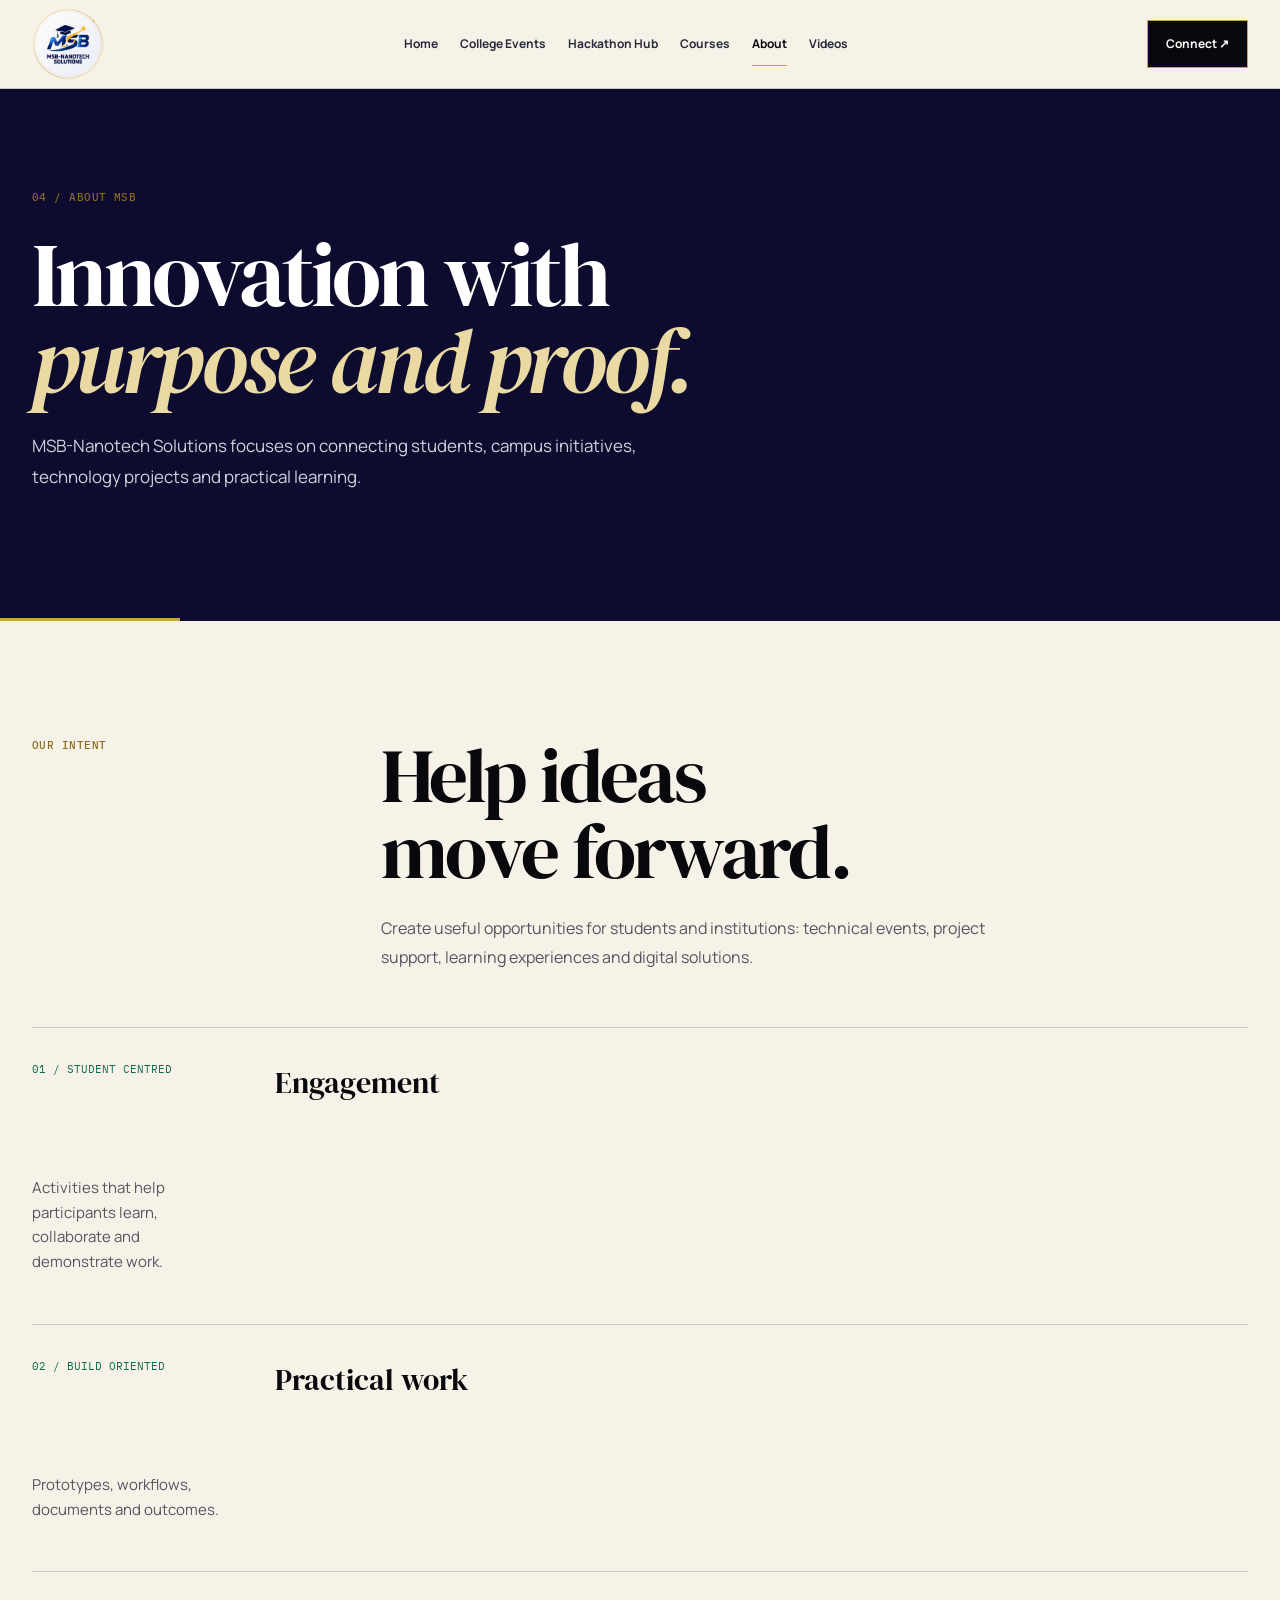
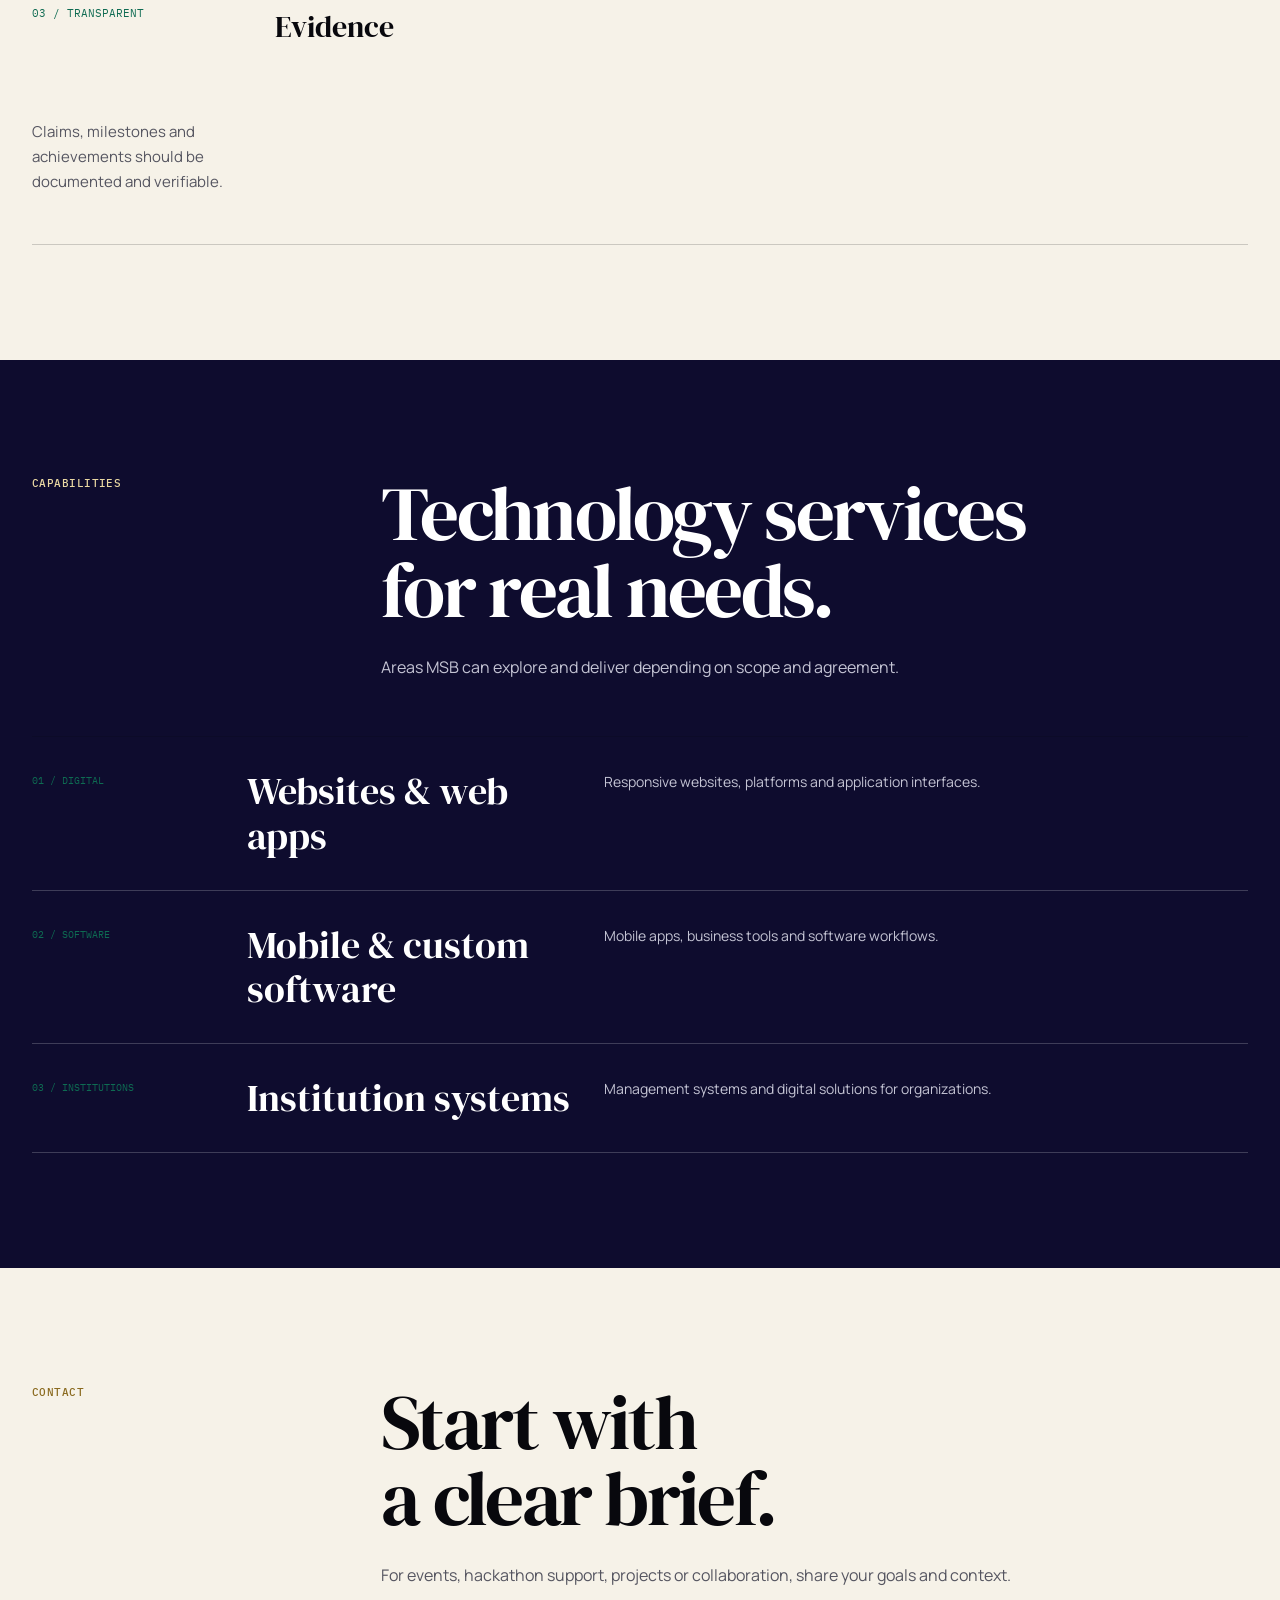
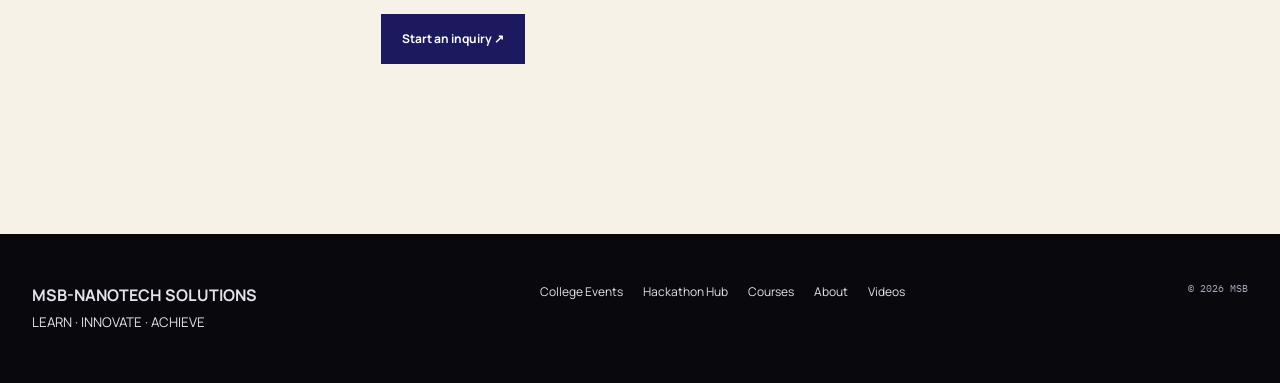
==== about.html @ 341f40c1 "Use newly uploaded official MSB logo" ====
<!doctype html><html lang="en"><head><meta charset="utf-8"><meta name="viewport" content="width=device-width,initial-scale=1"><meta name="theme-color" content="#090e1d"><title>about | MSB-Nanotech Solutions</title><link rel="stylesheet" href="assets/site.css?v=msb-design-final"></head><body><div class="progress"></div><header><div class="wrap nav"><a class="brand" href="index.html"><img src="assets/MSB-logo.png" alt="MSB-Nanotech Solutions original logo"></a><nav class="links" aria-label="Navigation"><a href="index.html" >Home</a><a href="events.html" >College Events</a><a href="hackathons.html" >Hackathon Hub</a><a href="courses.html" >Courses</a><a href="about.html" class='active' aria-current='page'>About</a><a href="videos.html" >Videos</a></nav><a class="cta" href="about.html#contact">Connect ↗</a><button class="menu" aria-expanded="false" aria-controls="navigation">Menu</button></div></header><main><div class="pagehero"><div class="wrap"><div class="eyebrow">04 / ABOUT MSB</div><h1>Innovation with<br><em>purpose and proof.</em></h1><p>MSB-Nanotech Solutions focuses on connecting students, campus initiatives, technology projects and practical learning.</p></div></div><section class="section"><div class="wrap"><div class="head"><div class="eyebrow">OUR INTENT</div><div><h2>Help ideas<br>move forward.</h2><p>Create useful opportunities for students and institutions: technical events, project support, learning experiences and digital solutions.</p></div></div><div class="list"><div class="item"><span class="num">01 / STUDENT CENTRED</span><h3>Engagement</h3><p>Activities that help participants learn, collaborate and demonstrate work.</p></div><div class="item"><span class="num">02 / BUILD ORIENTED</span><h3>Practical work</h3><p>Prototypes, workflows, documents and outcomes.</p></div><div class="item"><span class="num">03 / TRANSPARENT</span><h3>Evidence</h3><p>Claims, milestones and achievements should be documented and verifiable.</p></div></div></div></section><section class="section dark" id="services"><div class="wrap"><div class="head"><div class="eyebrow">CAPABILITIES</div><div><h2>Technology services<br>for real needs.</h2><p>Areas MSB can explore and deliver depending on scope and agreement.</p></div></div><div class="cards"><article class="card"><span class="num">01 / DIGITAL</span><h3>Websites & web apps</h3><p>Responsive websites, platforms and application interfaces.</p></article><article class="card"><span class="num">02 / SOFTWARE</span><h3>Mobile & custom software</h3><p>Mobile apps, business tools and software workflows.</p></article><article class="card"><span class="num">03 / INSTITUTIONS</span><h3>Institution systems</h3><p>Management systems and digital solutions for organizations.</p></article></div></div></section><section class="section" id="contact"><div class="wrap"><div class="head"><div class="eyebrow">CONTACT</div><div><h2>Start with<br>a clear brief.</h2><p>For events, hackathon support, projects or collaboration, share your goals and context.</p><a class="button" style="display:inline-block;margin-top:24px" href="https://github.com/dekubakuko2007-arch/nano-tech/issues/new?title=MSB%20inquiry" target="_blank" rel="noopener">Start an inquiry ↗</a></div></div></div></section></main><footer><div class="wrap foot"><span><b>MSB-NANOTECH SOLUTIONS</b><br><small >LEARN · INNOVATE · ACHIEVE</small></span><div class="footlinks"><a href="events.html">College Events</a><a href="hackathons.html">Hackathon Hub</a><a href="courses.html">Courses</a><a href="about.html">About</a><a href="videos.html">Videos</a></div><span class="copyright">© <span id="year"></span> MSB</span></div></footer><script src="assets/site.js"></script></body></html>
---- assets/site.css ----
@import url('https://fonts.googleapis.com/css2?family=Manrope:wght@400;500;600;700;800&family=DM+Serif+Display:ital@0;1&family=IBM+Plex+Mono:wght@400;500&display=swap');
:root{--ink:#08080D;--ink2:#0F0F1A;--indigo:#1C1A5E;--indigo-dark:#0E0C2E;--indigo-action:#4440D6;--gold:#C8A24A;--gold-pale:#EAD9A3;--gold-deep:#8A6A1F;--green:#0E6B52;--green-signal:#3DDC97;--paper:#F6F2E8;--white:#fff;--line:rgba(8,8,13,.18);--muted:#64646e;--body:'Manrope',sans-serif;--display:'DM Serif Display',serif;--mono:'IBM Plex Mono',monospace;--space:8px}
*{box-sizing:border-box}html{scroll-behavior:smooth}body{margin:0;background:var(--paper);color:var(--ink);font:16px/1.65 var(--body)}a{color:inherit;text-decoration:none}img{display:block;max-width:100%}button{font:inherit}::selection{background:var(--gold);color:var(--ink)}:focus-visible{outline:3px solid var(--gold);outline-offset:4px}
.wrap{width:min(1320px,calc(100% - 64px));margin:auto}header{background:var(--paper);border-bottom:1px solid var(--line);position:relative;z-index:20}.nav{display:flex;align-items:center;justify-content:space-between;min-height:88px;gap:26px}.brand img{width:72px;height:72px;object-fit:contain}.links{display:flex;gap:22px;align-items:center}.links a{font-size:12px;font-weight:700;color:#28283a;padding:12px 0;border-bottom:1px solid transparent}.links a.active,.links a:hover{border-bottom-color:var(--gold);color:var(--ink)}.cta{background:var(--ink);color:white;border:1px solid var(--gold);padding:13px 18px;font-size:12px;font-weight:700}.cta:hover{background:var(--gold);color:var(--ink)}.menu{display:none;background:transparent;border:1px solid var(--ink);padding:10px 14px;min-height:44px}
.hero-v3{background:var(--paper);overflow:hidden}.hero-layout{display:grid;grid-template-columns:7fr 5fr;gap:clamp(35px,5vw,78px);align-items:center;min-height:620px}.hero-copy{padding:70px 0;max-width:740px}.eyebrow{font:500 11px/1.5 var(--mono);letter-spacing:.04em;color:var(--gold-deep)}.hero-copy .eyebrow{color:var(--green)}h1,h2,h3{font-weight:400}.hero-v3 h1{font:400 clamp(58px,7.2vw,110px)/.96 var(--display);letter-spacing:-.04em;margin:25px 0 28px}.hero-v3 h1 em{color:var(--indigo);font-style:italic}.hero-v3 p{max-width:570px;color:#41414c;font-size:17px;line-height:1.75}.buttons{display:flex;flex-wrap:wrap;gap:12px;margin-top:32px}.button{display:inline-flex;align-items:center;justify-content:center;min-height:48px;padding:14px 20px;background:var(--indigo);color:white;font-size:12px;font-weight:700;border:1px solid var(--indigo);transition:transform .22s,background .22s}.button:hover{background:var(--indigo-action);transform:translateY(-2px)}.button.outline{background:transparent;color:var(--ink);border-color:var(--ink)}.button.outline:hover{border-color:var(--gold);background:var(--gold-pale)}.hero-note{margin-top:26px;font:11px var(--mono);color:var(--muted)}
/* An image-free, face-free technical still life: drawing-board lines and a sculptural prototype silhouette. */.hero-art{position:relative;min-height:570px;margin:24px 0;background:radial-gradient(ellipse at 58% 48%,#4b4b65 0,#25243e 23%,#10111d 58%,#08080d 100%);overflow:hidden;border-radius:0 0 0 110px;border:1px solid rgba(200,162,74,.24)}.hero-art:before{content:"";position:absolute;width:56%;aspect-ratio:1;left:22%;top:18%;border:1px solid rgba(234,217,163,.65);border-radius:50%;box-shadow:0 0 0 26px rgba(234,217,163,.05),0 0 0 52px rgba(234,217,163,.04)}.hero-art:after{content:"";position:absolute;left:16%;right:14%;top:31%;height:43%;background:linear-gradient(135deg,#c8a24a 0 3%,transparent 3% 11%,#34384f 11% 20%,#08080d 20% 28%,#626578 28% 33%,#171827 33% 58%,#8a6a1f 58% 61%,#1c1a5e 61% 100%);clip-path:polygon(10% 22%,28% 0,78% 8%,100% 35%,82% 83%,43% 100%,0 72%);filter:drop-shadow(0 24px 30px rgba(0,0,0,.5));border:1px solid var(--gold)}.hero-art>*{position:relative}.hero-art{background-image:linear-gradient(90deg,rgba(234,217,163,.08) 1px,transparent 1px),linear-gradient(rgba(234,217,163,.08) 1px,transparent 1px),radial-gradient(ellipse at 58% 48%,#4b4b65 0,#25243e 23%,#10111d 58%,#08080d 100%);background-size:44px 44px,44px 44px,auto}.hero-art .art-label{position:absolute;bottom:24px;left:24px;color:var(--gold-pale);font:10px var(--mono);letter-spacing:.08em}
.proof-strip{background:var(--ink);color:white}.proof-grid{display:grid;grid-template-columns:repeat(4,1fr)}.proof-grid>div{padding:25px 24px;border-right:1px solid rgba(255,255,255,.15)}.proof-grid>div:first-child{border-left:1px solid rgba(255,255,255,.15)}.proof-grid small{display:block;font:10px var(--mono);color:var(--gold-pale);margin-bottom:5px}.proof-grid strong{font-size:14px}.manifesto{display:flex;justify-content:space-between;align-items:center;padding:24px 0 30px;border-bottom:1px solid var(--line)}.manifesto span{font:11px var(--mono);color:var(--muted)}.manifesto strong{font-size:12px;color:var(--green)}
.section{padding:clamp(72px,9vw,116px) 0}.head{display:grid;grid-template-columns:3fr 9fr;gap:60px;margin-bottom:55px;align-items:start}.head h2{font:400 clamp(42px,6vw,84px)/1 var(--display);letter-spacing:-.035em;margin:0}.head p{max-width:650px;color:#555560;font-size:16px;line-height:1.8;margin:24px 0 0}.cards{border-top:1px solid var(--line)}.card{display:grid;grid-template-columns:2fr 3.5fr 5fr 1.5fr;align-items:start;gap:24px;padding:32px 0;border-bottom:1px solid var(--line);transition:padding .22s}.card:hover{padding-left:12px}.card .num{font:10px var(--mono);color:var(--green);padding-top:5px}.card h3{font:400 clamp(25px,3vw,40px)/1.15 var(--display);margin:0}.card p{margin:0;color:#565660;font-size:14px;line-height:1.8;max-width:500px}.card a{font-size:12px;font-weight:700;color:var(--indigo);white-space:nowrap}.card a:hover{color:var(--gold-deep)}
.dark{background:var(--indigo-dark);color:white}.dark .head h2{color:white}.dark .head p{color:#c4c4d4}.dark .head .eyebrow{color:var(--gold-pale)}.dark .card{border-color:rgba(255,255,255,.2)}.dark .card p{color:#c4c4d4}.steps{display:grid;grid-template-columns:repeat(4,1fr);gap:32px}.step{border-top:1px solid var(--gold);padding:24px 20px 0 0}.step small{font:11px var(--mono);color:var(--gold-pale)}.step h3{font:400 30px var(--display);margin:14px 0}.step p{font-size:14px;color:#c7c7d7}
.pagehero{background:var(--indigo-dark);color:white;padding:100px 0 112px;position:relative;overflow:hidden}.pagehero h1{font:400 clamp(54px,7vw,104px)/.97 var(--display);letter-spacing:-.04em;max-width:1000px;margin:26px 0}.pagehero h1 em{color:var(--gold-pale);font-style:italic}.pagehero p{max-width:660px;color:#d0d0dd;font-size:17px;line-height:1.8}.pagehero:after{content:"";position:absolute;bottom:0;left:0;width:180px;height:3px;background:var(--gold)}.list{border-top:1px solid var(--line)}.item{display:grid;grid-template-columns:2fr 10fr;gap:48px;padding:34px 0;border-bottom:1px solid var(--line)}.item .num{font:11px var(--mono);color:var(--green)}.item h3{font:400 30px var(--display);margin:0 0 10px}.item p{max-width:720px;color:#555560;font-size:15px}.notice{margin-top:32px;padding:20px 24px;border-left:3px solid var(--green);background:#e2ebe4;color:#203c32;font-size:14px}
footer{background:var(--ink);color:#e3e3ed;padding:48px 0}.foot{display:flex;align-items:flex-start;justify-content:space-between;gap:25px}.footlinks{display:flex;gap:20px;flex-wrap:wrap}.footlinks a{font-size:12px}.footlinks a:hover{color:var(--gold-pale)}.copyright{font:10px var(--mono);color:#a7a7b6}
@media(max-width:950px){.wrap{width:calc(100% - 48px)}.hero-layout{grid-template-columns:1fr;gap:18px;min-height:auto}.hero-copy{padding:62px 0 0}.hero-art{min-height:430px;margin:0 0 48px}.head{grid-template-columns:1fr;gap:22px}.card{grid-template-columns:2fr 5fr 5fr;gap:18px}.card a{grid-column:2/4}.steps{grid-template-columns:1fr 1fr}.nav{min-height:80px}.links{gap:14px}.pagehero{padding:72px 0}}
@media(max-width:700px){.wrap{width:calc(100% - 36px)}.nav{min-height:72px}.brand img{width:60px;height:60px}.menu{display:block}.links{display:none;position:absolute;top:72px;left:0;right:0;background:var(--paper);border-bottom:1px solid var(--line);padding:18px 20px;z-index:30;flex-direction:column;align-items:stretch}.links.open{display:flex}.links a{padding:10px 0}.cta{display:none}.hero-copy{padding:46px 0 0}.hero-v3 h1{font-size:clamp(48px,12vw,72px);margin:23px 0}.hero-v3 p,.pagehero p{font-size:15px}.hero-art{min-height:330px;border-radius:0 0 0 65px;margin-bottom:36px}.proof-grid{grid-template-columns:1fr 1fr}.proof-grid>div{padding:17px 14px;border-bottom:1px solid rgba(255,255,255,.15)}.proof-grid>div:nth-child(3){border-left:1px solid rgba(255,255,255,.15)}.proof-grid strong{font-size:12px}.manifesto{flex-direction:column;align-items:flex-start;gap:8px}.section{padding:70px 0}.head{gap:20px;margin-bottom:36px}.head h2{font-size:clamp(40px,10vw,58px)}.card{grid-template-columns:1fr;gap:10px;padding:27px 0}.card h3{font-size:28px}.card p,.card a{grid-column:1}.steps{grid-template-columns:1fr;gap:24px}.step{padding:22px 0}.pagehero{padding:58px 0 68px}.pagehero h1{font-size:clamp(48px,12vw,75px)}.item{grid-template-columns:1fr;gap:12px;padding:26px 0}.item h3{font-size:26px}.notice{padding:17px}.foot{flex-direction:column;align-items:flex-start}.footlinks{gap:15px}}
@media(prefers-reduced-motion:reduce){html{scroll-behavior:auto}*,*:before,*:after{transition:none!important;animation:none!important}}
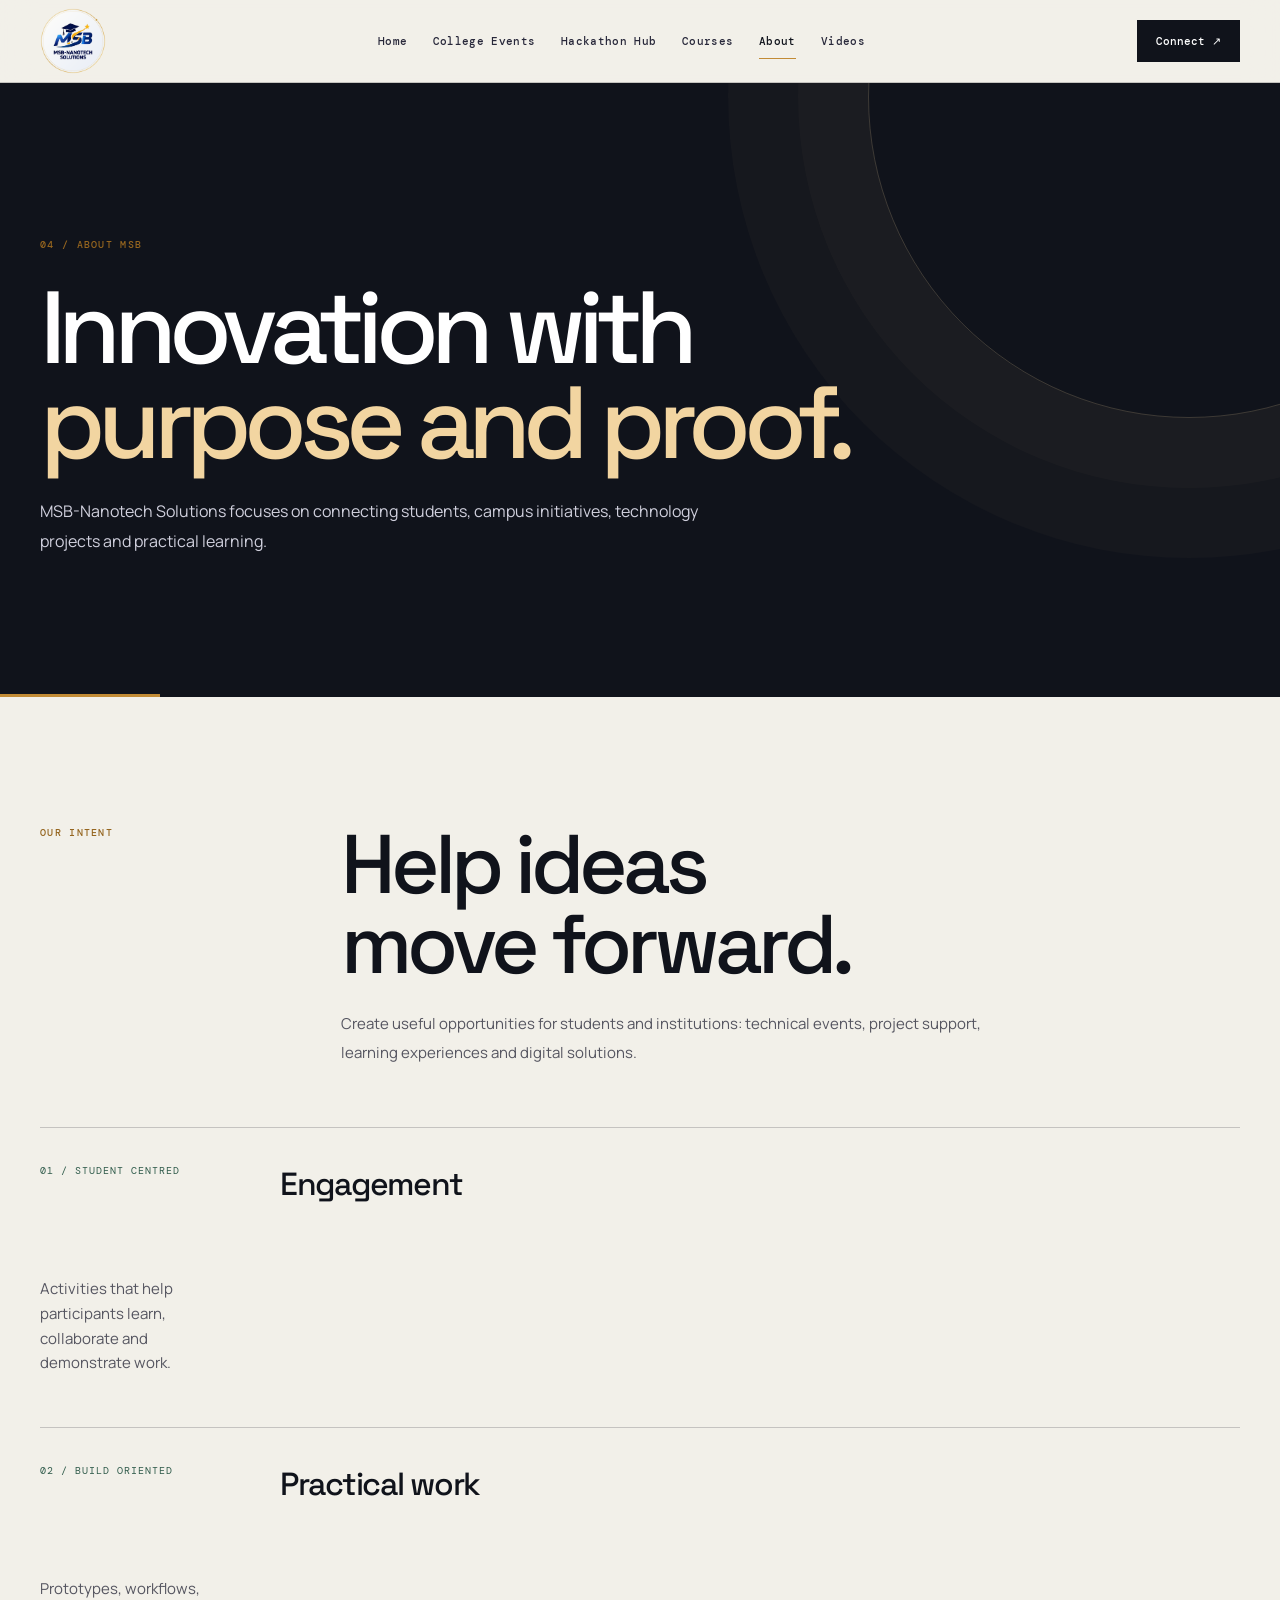
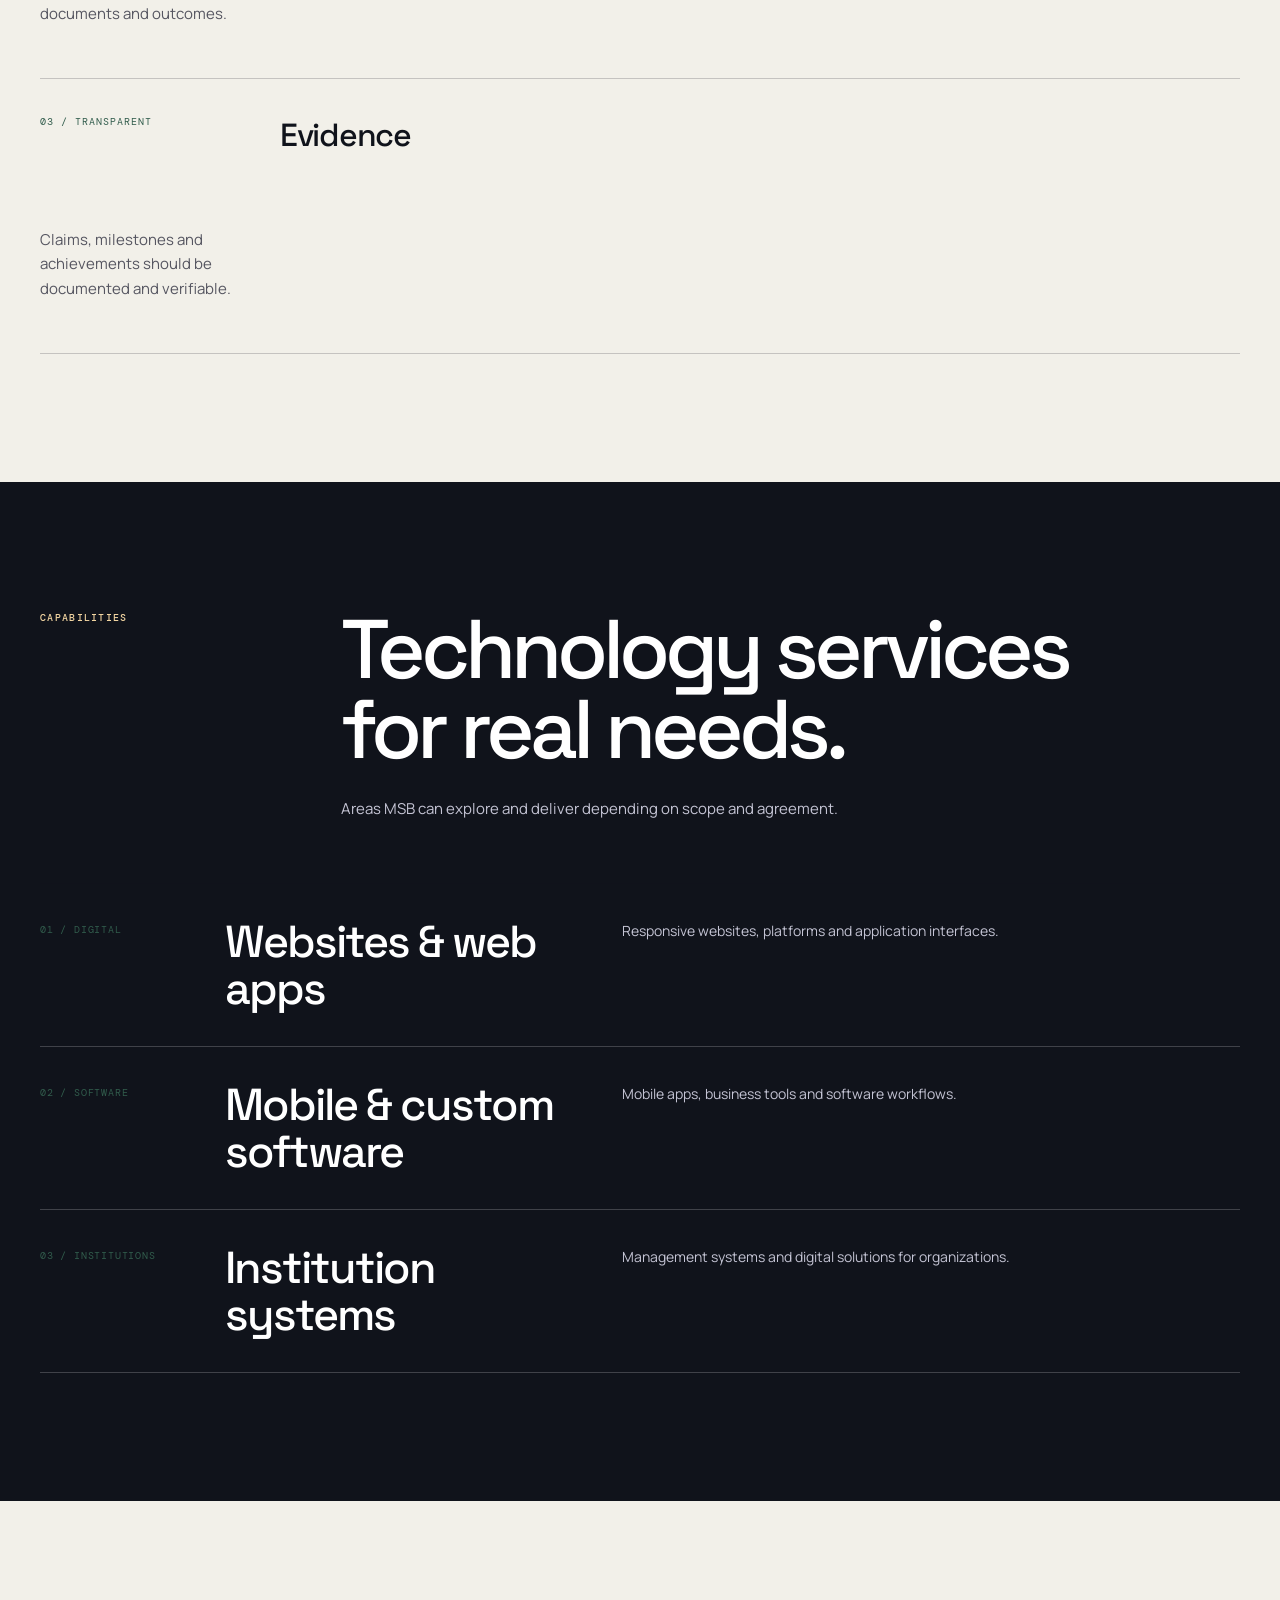
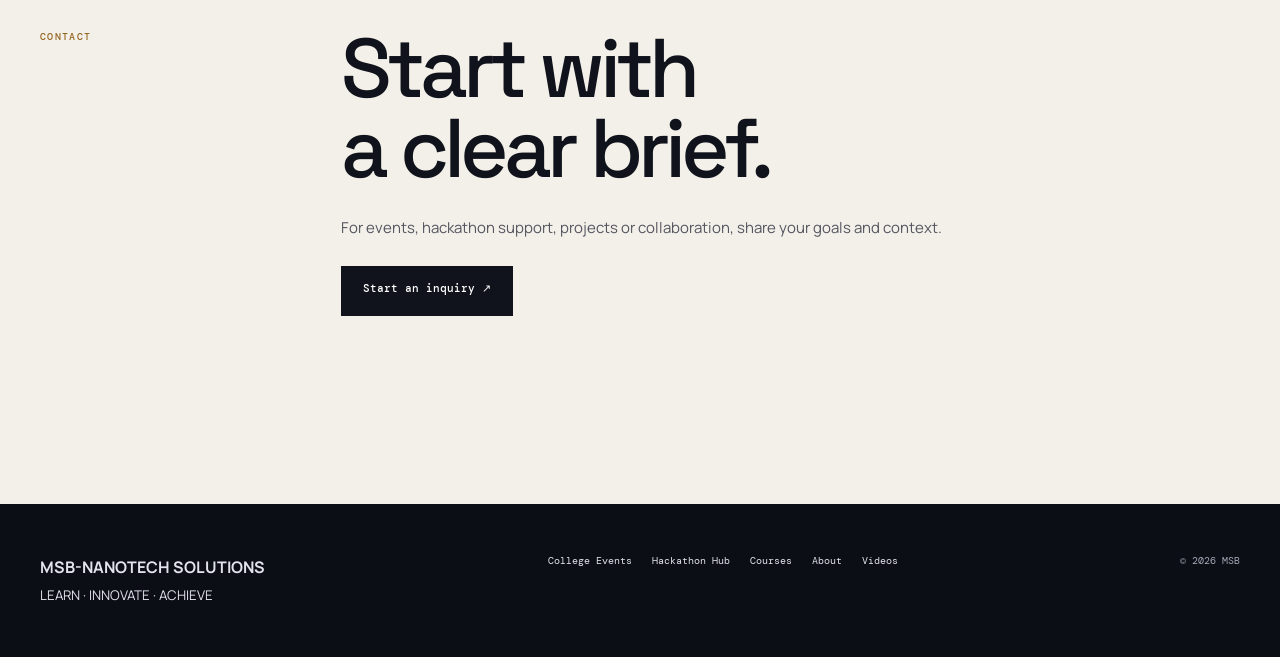
==== commit 72325232: "Refresh shared design-system cache version" ====
--- a/about.html
+++ b/about.html
@@ -1 +1 @@
-<!doctype html><html lang="en"><head><meta charset="utf-8"><meta name="viewport" content="width=device-width,initial-scale=1"><meta name="theme-color" content="#090e1d"><title>about | MSB-Nanotech Solutions</title><link rel="stylesheet" href="assets/site.css?v=msb-design-final"></head><body><div class="progress"></div><header><div class="wrap nav"><a class="brand" href="index.html"><img src="assets/MSB-logo.png" alt="MSB-Nanotech Solutions original logo"></a><nav class="links" aria-label="Navigation"><a href="index.html" >Home</a><a href="events.html" >College Events</a><a href="hackathons.html" >Hackathon Hub</a><a href="courses.html" >Courses</a><a href="about.html" class='active' aria-current='page'>About</a><a href="videos.html" >Videos</a></nav><a class="cta" href="about.html#contact">Connect ↗</a><button class="menu" aria-expanded="false" aria-controls="navigation">Menu</button></div></header><main><div class="pagehero"><div class="wrap"><div class="eyebrow">04 / ABOUT MSB</div><h1>Innovation with<br><em>purpose and proof.</em></h1><p>MSB-Nanotech Solutions focuses on connecting students, campus initiatives, technology projects and practical learning.</p></div></div><section class="section"><div class="wrap"><div class="head"><div class="eyebrow">OUR INTENT</div><div><h2>Help ideas<br>move forward.</h2><p>Create useful opportunities for students and institutions: technical events, project support, learning experiences and digital solutions.</p></div></div><div class="list"><div class="item"><span class="num">01 / STUDENT CENTRED</span><h3>Engagement</h3><p>Activities that help participants learn, collaborate and demonstrate work.</p></div><div class="item"><span class="num">02 / BUILD ORIENTED</span><h3>Practical work</h3><p>Prototypes, workflows, documents and outcomes.</p></div><div class="item"><span class="num">03 / TRANSPARENT</span><h3>Evidence</h3><p>Claims, milestones and achievements should be documented and verifiable.</p></div></div></div></section><section class="section dark" id="services"><div class="wrap"><div class="head"><div class="eyebrow">CAPABILITIES</div><div><h2>Technology services<br>for real needs.</h2><p>Areas MSB can explore and deliver depending on scope and agreement.</p></div></div><div class="cards"><article class="card"><span class="num">01 / DIGITAL</span><h3>Websites & web apps</h3><p>Responsive websites, platforms and application interfaces.</p></article><article class="card"><span class="num">02 / SOFTWARE</span><h3>Mobile & custom software</h3><p>Mobile apps, business tools and software workflows.</p></article><article class="card"><span class="num">03 / INSTITUTIONS</span><h3>Institution systems</h3><p>Management systems and digital solutions for organizations.</p></article></div></div></section><section class="section" id="contact"><div class="wrap"><div class="head"><div class="eyebrow">CONTACT</div><div><h2>Start with<br>a clear brief.</h2><p>For events, hackathon support, projects or collaboration, share your goals and context.</p><a class="button" style="display:inline-block;margin-top:24px" href="https://github.com/dekubakuko2007-arch/nano-tech/issues/new?title=MSB%20inquiry" target="_blank" rel="noopener">Start an inquiry ↗</a></div></div></div></section></main><footer><div class="wrap foot"><span><b>MSB-NANOTECH SOLUTIONS</b><br><small >LEARN · INNOVATE · ACHIEVE</small></span><div class="footlinks"><a href="events.html">College Events</a><a href="hackathons.html">Hackathon Hub</a><a href="courses.html">Courses</a><a href="about.html">About</a><a href="videos.html">Videos</a></div><span class="copyright">© <span id="year"></span> MSB</span></div></footer><script src="assets/site.js"></script></body></html>+<!doctype html><html lang="en"><head><meta charset="utf-8"><meta name="viewport" content="width=device-width,initial-scale=1"><meta name="theme-color" content="#090e1d"><title>about | MSB-Nanotech Solutions</title><link rel="stylesheet" href="assets/site.css?v=fieldnotes-20261122"></head><body><div class="progress"></div><header><div class="wrap nav"><a class="brand" href="index.html"><img src="assets/MSB-logo.png" alt="MSB-Nanotech Solutions original logo"></a><nav class="links" aria-label="Navigation"><a href="index.html" >Home</a><a href="events.html" >College Events</a><a href="hackathons.html" >Hackathon Hub</a><a href="courses.html" >Courses</a><a href="about.html" class='active' aria-current='page'>About</a><a href="videos.html" >Videos</a></nav><a class="cta" href="about.html#contact">Connect ↗</a><button class="menu" aria-expanded="false" aria-controls="navigation">Menu</button></div></header><main><div class="pagehero"><div class="wrap"><div class="eyebrow">04 / ABOUT MSB</div><h1>Innovation with<br><em>purpose and proof.</em></h1><p>MSB-Nanotech Solutions focuses on connecting students, campus initiatives, technology projects and practical learning.</p></div></div><section class="section"><div class="wrap"><div class="head"><div class="eyebrow">OUR INTENT</div><div><h2>Help ideas<br>move forward.</h2><p>Create useful opportunities for students and institutions: technical events, project support, learning experiences and digital solutions.</p></div></div><div class="list"><div class="item"><span class="num">01 / STUDENT CENTRED</span><h3>Engagement</h3><p>Activities that help participants learn, collaborate and demonstrate work.</p></div><div class="item"><span class="num">02 / BUILD ORIENTED</span><h3>Practical work</h3><p>Prototypes, workflows, documents and outcomes.</p></div><div class="item"><span class="num">03 / TRANSPARENT</span><h3>Evidence</h3><p>Claims, milestones and achievements should be documented and verifiable.</p></div></div></div></section><section class="section dark" id="services"><div class="wrap"><div class="head"><div class="eyebrow">CAPABILITIES</div><div><h2>Technology services<br>for real needs.</h2><p>Areas MSB can explore and deliver depending on scope and agreement.</p></div></div><div class="cards"><article class="card"><span class="num">01 / DIGITAL</span><h3>Websites & web apps</h3><p>Responsive websites, platforms and application interfaces.</p></article><article class="card"><span class="num">02 / SOFTWARE</span><h3>Mobile & custom software</h3><p>Mobile apps, business tools and software workflows.</p></article><article class="card"><span class="num">03 / INSTITUTIONS</span><h3>Institution systems</h3><p>Management systems and digital solutions for organizations.</p></article></div></div></section><section class="section" id="contact"><div class="wrap"><div class="head"><div class="eyebrow">CONTACT</div><div><h2>Start with<br>a clear brief.</h2><p>For events, hackathon support, projects or collaboration, share your goals and context.</p><a class="button" style="display:inline-block;margin-top:24px" href="https://github.com/dekubakuko2007-arch/nano-tech/issues/new?title=MSB%20inquiry" target="_blank" rel="noopener">Start an inquiry ↗</a></div></div></div></section></main><footer><div class="wrap foot"><span><b>MSB-NANOTECH SOLUTIONS</b><br><small >LEARN · INNOVATE · ACHIEVE</small></span><div class="footlinks"><a href="events.html">College Events</a><a href="hackathons.html">Hackathon Hub</a><a href="courses.html">Courses</a><a href="about.html">About</a><a href="videos.html">Videos</a></div><span class="copyright">© <span id="year"></span> MSB</span></div></footer><script src="assets/site.js"></script></body></html>
--- a/assets/site.css
+++ b/assets/site.css
@@ -1,14 +1 @@
-@import url('https://fonts.googleapis.com/css2?family=Manrope:wght@400;500;600;700;800&family=DM+Serif+Display:ital@0;1&family=IBM+Plex+Mono:wght@400;500&display=swap');
-:root{--ink:#08080D;--ink2:#0F0F1A;--indigo:#1C1A5E;--indigo-dark:#0E0C2E;--indigo-action:#4440D6;--gold:#C8A24A;--gold-pale:#EAD9A3;--gold-deep:#8A6A1F;--green:#0E6B52;--green-signal:#3DDC97;--paper:#F6F2E8;--white:#fff;--line:rgba(8,8,13,.18);--muted:#64646e;--body:'Manrope',sans-serif;--display:'DM Serif Display',serif;--mono:'IBM Plex Mono',monospace;--space:8px}
-*{box-sizing:border-box}html{scroll-behavior:smooth}body{margin:0;background:var(--paper);color:var(--ink);font:16px/1.65 var(--body)}a{color:inherit;text-decoration:none}img{display:block;max-width:100%}button{font:inherit}::selection{background:var(--gold);color:var(--ink)}:focus-visible{outline:3px solid var(--gold);outline-offset:4px}
-.wrap{width:min(1320px,calc(100% - 64px));margin:auto}header{background:var(--paper);border-bottom:1px solid var(--line);position:relative;z-index:20}.nav{display:flex;align-items:center;justify-content:space-between;min-height:88px;gap:26px}.brand img{width:72px;height:72px;object-fit:contain}.links{display:flex;gap:22px;align-items:center}.links a{font-size:12px;font-weight:700;color:#28283a;padding:12px 0;border-bottom:1px solid transparent}.links a.active,.links a:hover{border-bottom-color:var(--gold);color:var(--ink)}.cta{background:var(--ink);color:white;border:1px solid var(--gold);padding:13px 18px;font-size:12px;font-weight:700}.cta:hover{background:var(--gold);color:var(--ink)}.menu{display:none;background:transparent;border:1px solid var(--ink);padding:10px 14px;min-height:44px}
-.hero-v3{background:var(--paper);overflow:hidden}.hero-layout{display:grid;grid-template-columns:7fr 5fr;gap:clamp(35px,5vw,78px);align-items:center;min-height:620px}.hero-copy{padding:70px 0;max-width:740px}.eyebrow{font:500 11px/1.5 var(--mono);letter-spacing:.04em;color:var(--gold-deep)}.hero-copy .eyebrow{color:var(--green)}h1,h2,h3{font-weight:400}.hero-v3 h1{font:400 clamp(58px,7.2vw,110px)/.96 var(--display);letter-spacing:-.04em;margin:25px 0 28px}.hero-v3 h1 em{color:var(--indigo);font-style:italic}.hero-v3 p{max-width:570px;color:#41414c;font-size:17px;line-height:1.75}.buttons{display:flex;flex-wrap:wrap;gap:12px;margin-top:32px}.button{display:inline-flex;align-items:center;justify-content:center;min-height:48px;padding:14px 20px;background:var(--indigo);color:white;font-size:12px;font-weight:700;border:1px solid var(--indigo);transition:transform .22s,background .22s}.button:hover{background:var(--indigo-action);transform:translateY(-2px)}.button.outline{background:transparent;color:var(--ink);border-color:var(--ink)}.button.outline:hover{border-color:var(--gold);background:var(--gold-pale)}.hero-note{margin-top:26px;font:11px var(--mono);color:var(--muted)}
-/* An image-free, face-free technical still life: drawing-board lines and a sculptural prototype silhouette. */.hero-art{position:relative;min-height:570px;margin:24px 0;background:radial-gradient(ellipse at 58% 48%,#4b4b65 0,#25243e 23%,#10111d 58%,#08080d 100%);overflow:hidden;border-radius:0 0 0 110px;border:1px solid rgba(200,162,74,.24)}.hero-art:before{content:"";position:absolute;width:56%;aspect-ratio:1;left:22%;top:18%;border:1px solid rgba(234,217,163,.65);border-radius:50%;box-shadow:0 0 0 26px rgba(234,217,163,.05),0 0 0 52px rgba(234,217,163,.04)}.hero-art:after{content:"";position:absolute;left:16%;right:14%;top:31%;height:43%;background:linear-gradient(135deg,#c8a24a 0 3%,transparent 3% 11%,#34384f 11% 20%,#08080d 20% 28%,#626578 28% 33%,#171827 33% 58%,#8a6a1f 58% 61%,#1c1a5e 61% 100%);clip-path:polygon(10% 22%,28% 0,78% 8%,100% 35%,82% 83%,43% 100%,0 72%);filter:drop-shadow(0 24px 30px rgba(0,0,0,.5));border:1px solid var(--gold)}.hero-art>*{position:relative}.hero-art{background-image:linear-gradient(90deg,rgba(234,217,163,.08) 1px,transparent 1px),linear-gradient(rgba(234,217,163,.08) 1px,transparent 1px),radial-gradient(ellipse at 58% 48%,#4b4b65 0,#25243e 23%,#10111d 58%,#08080d 100%);background-size:44px 44px,44px 44px,auto}.hero-art .art-label{position:absolute;bottom:24px;left:24px;color:var(--gold-pale);font:10px var(--mono);letter-spacing:.08em}
-.proof-strip{background:var(--ink);color:white}.proof-grid{display:grid;grid-template-columns:repeat(4,1fr)}.proof-grid>div{padding:25px 24px;border-right:1px solid rgba(255,255,255,.15)}.proof-grid>div:first-child{border-left:1px solid rgba(255,255,255,.15)}.proof-grid small{display:block;font:10px var(--mono);color:var(--gold-pale);margin-bottom:5px}.proof-grid strong{font-size:14px}.manifesto{display:flex;justify-content:space-between;align-items:center;padding:24px 0 30px;border-bottom:1px solid var(--line)}.manifesto span{font:11px var(--mono);color:var(--muted)}.manifesto strong{font-size:12px;color:var(--green)}
-.section{padding:clamp(72px,9vw,116px) 0}.head{display:grid;grid-template-columns:3fr 9fr;gap:60px;margin-bottom:55px;align-items:start}.head h2{font:400 clamp(42px,6vw,84px)/1 var(--display);letter-spacing:-.035em;margin:0}.head p{max-width:650px;color:#555560;font-size:16px;line-height:1.8;margin:24px 0 0}.cards{border-top:1px solid var(--line)}.card{display:grid;grid-template-columns:2fr 3.5fr 5fr 1.5fr;align-items:start;gap:24px;padding:32px 0;border-bottom:1px solid var(--line);transition:padding .22s}.card:hover{padding-left:12px}.card .num{font:10px var(--mono);color:var(--green);padding-top:5px}.card h3{font:400 clamp(25px,3vw,40px)/1.15 var(--display);margin:0}.card p{margin:0;color:#565660;font-size:14px;line-height:1.8;max-width:500px}.card a{font-size:12px;font-weight:700;color:var(--indigo);white-space:nowrap}.card a:hover{color:var(--gold-deep)}
-.dark{background:var(--indigo-dark);color:white}.dark .head h2{color:white}.dark .head p{color:#c4c4d4}.dark .head .eyebrow{color:var(--gold-pale)}.dark .card{border-color:rgba(255,255,255,.2)}.dark .card p{color:#c4c4d4}.steps{display:grid;grid-template-columns:repeat(4,1fr);gap:32px}.step{border-top:1px solid var(--gold);padding:24px 20px 0 0}.step small{font:11px var(--mono);color:var(--gold-pale)}.step h3{font:400 30px var(--display);margin:14px 0}.step p{font-size:14px;color:#c7c7d7}
-.pagehero{background:var(--indigo-dark);color:white;padding:100px 0 112px;position:relative;overflow:hidden}.pagehero h1{font:400 clamp(54px,7vw,104px)/.97 var(--display);letter-spacing:-.04em;max-width:1000px;margin:26px 0}.pagehero h1 em{color:var(--gold-pale);font-style:italic}.pagehero p{max-width:660px;color:#d0d0dd;font-size:17px;line-height:1.8}.pagehero:after{content:"";position:absolute;bottom:0;left:0;width:180px;height:3px;background:var(--gold)}.list{border-top:1px solid var(--line)}.item{display:grid;grid-template-columns:2fr 10fr;gap:48px;padding:34px 0;border-bottom:1px solid var(--line)}.item .num{font:11px var(--mono);color:var(--green)}.item h3{font:400 30px var(--display);margin:0 0 10px}.item p{max-width:720px;color:#555560;font-size:15px}.notice{margin-top:32px;padding:20px 24px;border-left:3px solid var(--green);background:#e2ebe4;color:#203c32;font-size:14px}
-footer{background:var(--ink);color:#e3e3ed;padding:48px 0}.foot{display:flex;align-items:flex-start;justify-content:space-between;gap:25px}.footlinks{display:flex;gap:20px;flex-wrap:wrap}.footlinks a{font-size:12px}.footlinks a:hover{color:var(--gold-pale)}.copyright{font:10px var(--mono);color:#a7a7b6}
-@media(max-width:950px){.wrap{width:calc(100% - 48px)}.hero-layout{grid-template-columns:1fr;gap:18px;min-height:auto}.hero-copy{padding:62px 0 0}.hero-art{min-height:430px;margin:0 0 48px}.head{grid-template-columns:1fr;gap:22px}.card{grid-template-columns:2fr 5fr 5fr;gap:18px}.card a{grid-column:2/4}.steps{grid-template-columns:1fr 1fr}.nav{min-height:80px}.links{gap:14px}.pagehero{padding:72px 0}}
-@media(max-width:700px){.wrap{width:calc(100% - 36px)}.nav{min-height:72px}.brand img{width:60px;height:60px}.menu{display:block}.links{display:none;position:absolute;top:72px;left:0;right:0;background:var(--paper);border-bottom:1px solid var(--line);padding:18px 20px;z-index:30;flex-direction:column;align-items:stretch}.links.open{display:flex}.links a{padding:10px 0}.cta{display:none}.hero-copy{padding:46px 0 0}.hero-v3 h1{font-size:clamp(48px,12vw,72px);margin:23px 0}.hero-v3 p,.pagehero p{font-size:15px}.hero-art{min-height:330px;border-radius:0 0 0 65px;margin-bottom:36px}.proof-grid{grid-template-columns:1fr 1fr}.proof-grid>div{padding:17px 14px;border-bottom:1px solid rgba(255,255,255,.15)}.proof-grid>div:nth-child(3){border-left:1px solid rgba(255,255,255,.15)}.proof-grid strong{font-size:12px}.manifesto{flex-direction:column;align-items:flex-start;gap:8px}.section{padding:70px 0}.head{gap:20px;margin-bottom:36px}.head h2{font-size:clamp(40px,10vw,58px)}.card{grid-template-columns:1fr;gap:10px;padding:27px 0}.card h3{font-size:28px}.card p,.card a{grid-column:1}.steps{grid-template-columns:1fr;gap:24px}.step{padding:22px 0}.pagehero{padding:58px 0 68px}.pagehero h1{font-size:clamp(48px,12vw,75px)}.item{grid-template-columns:1fr;gap:12px;padding:26px 0}.item h3{font-size:26px}.notice{padding:17px}.foot{flex-direction:column;align-items:flex-start}.footlinks{gap:15px}}
-@media(prefers-reduced-motion:reduce){html{scroll-behavior:auto}*,*:before,*:after{transition:none!important;animation:none!important}}
+@import url('https://fonts.googleapis.com/css2?family=DM+Mono:wght@400;500&family=Manrope:wght@400;500;600;700;800&family=Space+Grotesk:wght@400;500;600;700&display=swap');:root{--ink:#10131b;--ink2:#1b202a;--indigo:#202a50;--indigo-dark:#10141d;--indigo-action:#334e83;--gold:#c28b35;--gold-pale:#f2d5a1;--gold-deep:#95651f;--green:#315c4c;--green-signal:#8dc7a4;--paper:#f2f0e9;--white:#fff;--line:rgba(16,19,27,.2);--muted:#6d7077;--body:'Manrope',sans-serif;--display:'Space Grotesk',sans-serif;--mono:'DM Mono',monospace}*{box-sizing:border-box}html{scroll-behavior:smooth;scroll-padding-top:100px}body{margin:0;background:var(--paper);color:var(--ink);font:16px/1.65 var(--body);overflow-x:hidden}a{color:inherit;text-decoration:none}img{display:block;max-width:100%}button{font:inherit}::selection{background:var(--gold);color:var(--ink)}:focus-visible{outline:3px solid var(--gold);outline-offset:4px}.wrap{width:min(1440px,calc(100% - 80px));margin:auto}header{background:rgba(242,240,233,.94);backdrop-filter:blur(16px);border-bottom:1px solid var(--line);position:sticky;top:0;z-index:50}.nav{display:flex;align-items:center;justify-content:space-between;min-height:82px;gap:25px}.brand img{width:66px;height:66px;object-fit:contain}.links{display:flex;gap:clamp(14px,2vw,28px);align-items:center}.links a{font:500 11px var(--mono);letter-spacing:.03em;color:#28283a;padding:10px 0;border-bottom:1px solid transparent}.links a.active,.links a:hover{border-bottom-color:var(--gold);color:var(--ink)}.cta{background:var(--ink);color:white;border:1px solid var(--ink);padding:13px 18px;font:500 11px var(--mono);transition:.25s}.cta:hover{background:var(--gold);border-color:var(--gold);color:var(--ink)}.menu{display:none;background:transparent;border:1px solid var(--ink);padding:10px 14px;min-height:44px}.hero-v3{background:var(--paper);overflow:hidden;position:relative}.hero-layout{display:grid;grid-template-columns:minmax(0,1.1fr) minmax(400px,.9fr);gap:clamp(30px,5vw,80px);align-items:center;min-height:min(740px,calc(100vh - 82px))}.hero-copy{padding:75px 0 82px;max-width:790px}.eyebrow{font:500 10px/1.6 var(--mono);letter-spacing:.13em;text-transform:uppercase;color:var(--gold-deep)}.hero-copy .eyebrow{color:var(--green)}h1,h2,h3{font-weight:400}.hero-v3 h1{font:500 clamp(65px,8.5vw,132px)/.91 var(--display);letter-spacing:-.075em;margin:24px 0 30px;max-width:900px}.hero-v3 h1 em{color:var(--gold-deep);font-style:normal;display:block}.hero-v3 p{max-width:540px;color:#41414c;font-size:16px;line-height:1.85}.buttons{display:flex;flex-wrap:wrap;gap:12px;margin-top:32px}.button{display:inline-flex;align-items:center;justify-content:center;min-height:50px;padding:14px 21px;background:var(--ink);color:white;font:500 11px var(--mono);border:1px solid var(--ink);transition:transform .25s,background .25s,color .25s}.button:hover{background:var(--gold);color:var(--ink);transform:translateY(-3px)}.button.outline{background:transparent;color:var(--ink);border-color:var(--ink)}.button.outline:hover{border-color:var(--gold);background:var(--gold-pale)}.hero-note{margin-top:27px;font:10px var(--mono);color:var(--muted);letter-spacing:.04em}.hero-art{position:relative;min-height:590px;margin:30px 0;background:linear-gradient(180deg,rgba(13,16,23,.08),rgba(13,16,23,.6)),url('https://images.unsplash.com/photo-1518770660439-4636190af475?auto=format&fit=crop&w=1600&q=85') center/cover;overflow:hidden;border-radius:2px;border:1px solid rgba(16,19,27,.3)}.hero-art:before{content:"";position:absolute;inset:8%;border:1px solid rgba(242,213,161,.6);background:linear-gradient(120deg,transparent 40%,rgba(242,213,161,.07));mix-blend-mode:screen}.hero-art:after{content:"";position:absolute;inset:0;background:linear-gradient(90deg,rgba(16,19,27,.25),transparent 50%),radial-gradient(ellipse at 80% 20%,rgba(194,139,53,.22),transparent 50%);pointer-events:none}.hero-art .art-label{position:absolute;z-index:2;bottom:24px;left:24px;color:#fff;font:10px var(--mono);letter-spacing:.12em}.proof-strip{background:var(--ink);color:white}.proof-grid{display:grid;grid-template-columns:repeat(4,1fr)}.proof-grid>div{padding:27px 25px;border-right:1px solid rgba(255,255,255,.18)}.proof-grid>div:first-child{border-left:1px solid rgba(255,255,255,.18)}.proof-grid small{display:block;font:10px var(--mono);letter-spacing:.1em;color:var(--gold-pale);margin-bottom:8px}.proof-grid strong{font:500 16px var(--display)}.manifesto{display:flex;justify-content:space-between;align-items:center;padding:25px 0 31px;border-bottom:1px solid var(--line)}.manifesto span{font:10px var(--mono);color:var(--muted)}.manifesto strong{font:500 11px var(--mono);letter-spacing:.06em;color:var(--green)}.section{padding:clamp(78px,10vw,138px) 0}.head{display:grid;grid-template-columns:2.5fr 9.5fr;gap:clamp(30px,5vw,76px);margin-bottom:60px;align-items:start}.head h2{font:500 clamp(44px,6.5vw,94px)/.96 var(--display);letter-spacing:-.06em;margin:0;max-width:1050px}.head p{max-width:680px;color:#555560;font-size:15px;line-height:1.9;margin:25px 0 0}.cards{border-top:1px solid var(--line)}.card{display:grid;grid-template-columns:1.7fr 4fr 5fr 1.4fr;align-items:start;gap:28px;padding:34px 0;border-bottom:1px solid var(--line);transition:padding .25s}.card:hover{padding-left:10px}.card .num{font:10px var(--mono);letter-spacing:.08em;color:var(--green);padding-top:5px}.card h3{font:500 clamp(26px,3.5vw,45px)/1.05 var(--display);letter-spacing:-.045em;margin:0}.card p{margin:0;color:#565660;font-size:14px;line-height:1.8;max-width:500px}.card a{font:500 11px var(--mono);color:var(--indigo);white-space:nowrap}.card a:hover{color:var(--gold-deep)}.dark{background:var(--ink);color:white}.dark .head h2{color:white}.dark .head p{color:#c4c4d4}.dark .head .eyebrow{color:var(--gold-pale)}.dark .card{border-color:rgba(255,255,255,.2)}.dark .card p{color:#c4c4d4}.dark .card a{color:var(--gold-pale)}.steps{display:grid;grid-template-columns:repeat(4,1fr);gap:32px}.step{border-top:1px solid var(--gold);padding:24px 20px 0 0}.step small{font:10px var(--mono);letter-spacing:.1em;color:var(--gold-pale)}.step h3{font:500 34px var(--display);letter-spacing:-.04em;margin:14px 0}.step p{font-size:14px;color:#c7c7d7}.pagehero{background:var(--ink);color:white;padding:clamp(90px,12vw,160px) 0 125px;position:relative;overflow:hidden}.pagehero:before{content:"";position:absolute;width:50vw;height:50vw;right:-18vw;top:-24vw;border:1px solid rgba(242,213,161,.2);border-radius:50%;box-shadow:0 0 0 70px rgba(242,213,161,.025),0 0 0 140px rgba(242,213,161,.025)}.pagehero:after{content:"";position:absolute;bottom:0;left:0;width:160px;height:3px;background:var(--gold)}.pagehero .wrap{position:relative;z-index:2}.pagehero h1{font:500 clamp(58px,8vw,120px)/.93 var(--display);letter-spacing:-.075em;max-width:1150px;margin:27px 0}.pagehero h1 em{color:var(--gold-pale);font-style:normal}.pagehero p{max-width:700px;color:#d0d0dd;font-size:16px;line-height:1.85}.list{border-top:1px solid var(--line)}.item{display:grid;grid-template-columns:2fr 10fr;gap:48px;padding:36px 0;border-bottom:1px solid var(--line)}.item .num{font:10px var(--mono);letter-spacing:.1em;color:var(--green)}.item h3{font:500 32px var(--display);letter-spacing:-.04em;margin:0 0 10px}.item p{max-width:720px;color:#555560;font-size:15px}.notice{margin-top:32px;padding:20px 24px;border-left:3px solid var(--green);background:#e5e9e1;color:#203c32;font-size:13px}footer{background:#0b0e14;color:#e3e3ed;padding:50px 0}.foot{display:flex;align-items:flex-start;justify-content:space-between;gap:25px}.footlinks{display:flex;gap:20px;flex-wrap:wrap}.footlinks a{font:10px var(--mono)}.footlinks a:hover{color:var(--gold-pale)}.copyright{font:10px var(--mono);color:#a7a7b6}.progress{position:fixed;top:0;left:0;width:0;height:2px;background:var(--gold);z-index:100;pointer-events:none}.reveal{opacity:0;transform:translateY(20px);transition:opacity .65s ease,transform .65s ease}.reveal.visible{opacity:1;transform:none}@media(max-width:1000px){.wrap{width:calc(100% - 48px)}.hero-layout{grid-template-columns:1fr;gap:10px;min-height:auto}.hero-copy{padding:65px 0 0}.hero-art{min-height:460px;margin:0 0 45px}.head{grid-template-columns:1fr;gap:24px}.card{grid-template-columns:1.4fr 4fr 5fr;gap:18px}.card a{grid-column:2/4}.steps{grid-template-columns:1fr 1fr}.links{gap:13px}.cta{display:none}}@media(max-width:700px){.wrap{width:calc(100% - 36px)}.nav{min-height:70px}.brand img{width:58px;height:58px}.menu{display:block}.links{display:none;position:absolute;top:70px;left:0;right:0;background:var(--paper);border-bottom:1px solid var(--line);padding:18px 20px;z-index:30;flex-direction:column;align-items:stretch}.links.open{display:flex}.links a{padding:11px 0}.hero-copy{padding:43px 0 0}.hero-v3 h1{font-size:clamp(54px,13vw,82px);margin:23px 0}.hero-v3 p,.pagehero p{font-size:15px}.hero-art{min-height:360px;margin-bottom:34px}.proof-grid{grid-template-columns:1fr 1fr}.proof-grid>div{padding:18px 14px;border-bottom:1px solid rgba(255,255,255,.15)}.proof-grid>div:nth-child(3){border-left:1px solid rgba(255,255,255,.15)}.proof-grid strong{font-size:13px}.manifesto{flex-direction:column;align-items:flex-start;gap:8px}.section{padding:72px 0}.head{gap:22px;margin-bottom:38px}.head h2{font-size:clamp(42px,11vw,64px)}.card{grid-template-columns:1fr;gap:12px;padding:28px 0}.card h3{font-size:29px}.card p,.card a{grid-column:1}.steps{grid-template-columns:1fr;gap:25px}.step{padding:22px 0}.pagehero{padding:68px 0 76px}.pagehero h1{font-size:clamp(52px,13vw,80px)}.item{grid-template-columns:1fr;gap:12px;padding:27px 0}.item h3{font-size:28px}.notice{padding:17px}.foot{flex-direction:column;align-items:flex-start}.footlinks{gap:15px}}@media(prefers-reduced-motion:reduce){html{scroll-behavior:auto}*,*:before,*:after{transition:none!important;animation:none!important}.reveal{opacity:1;transform:none}}
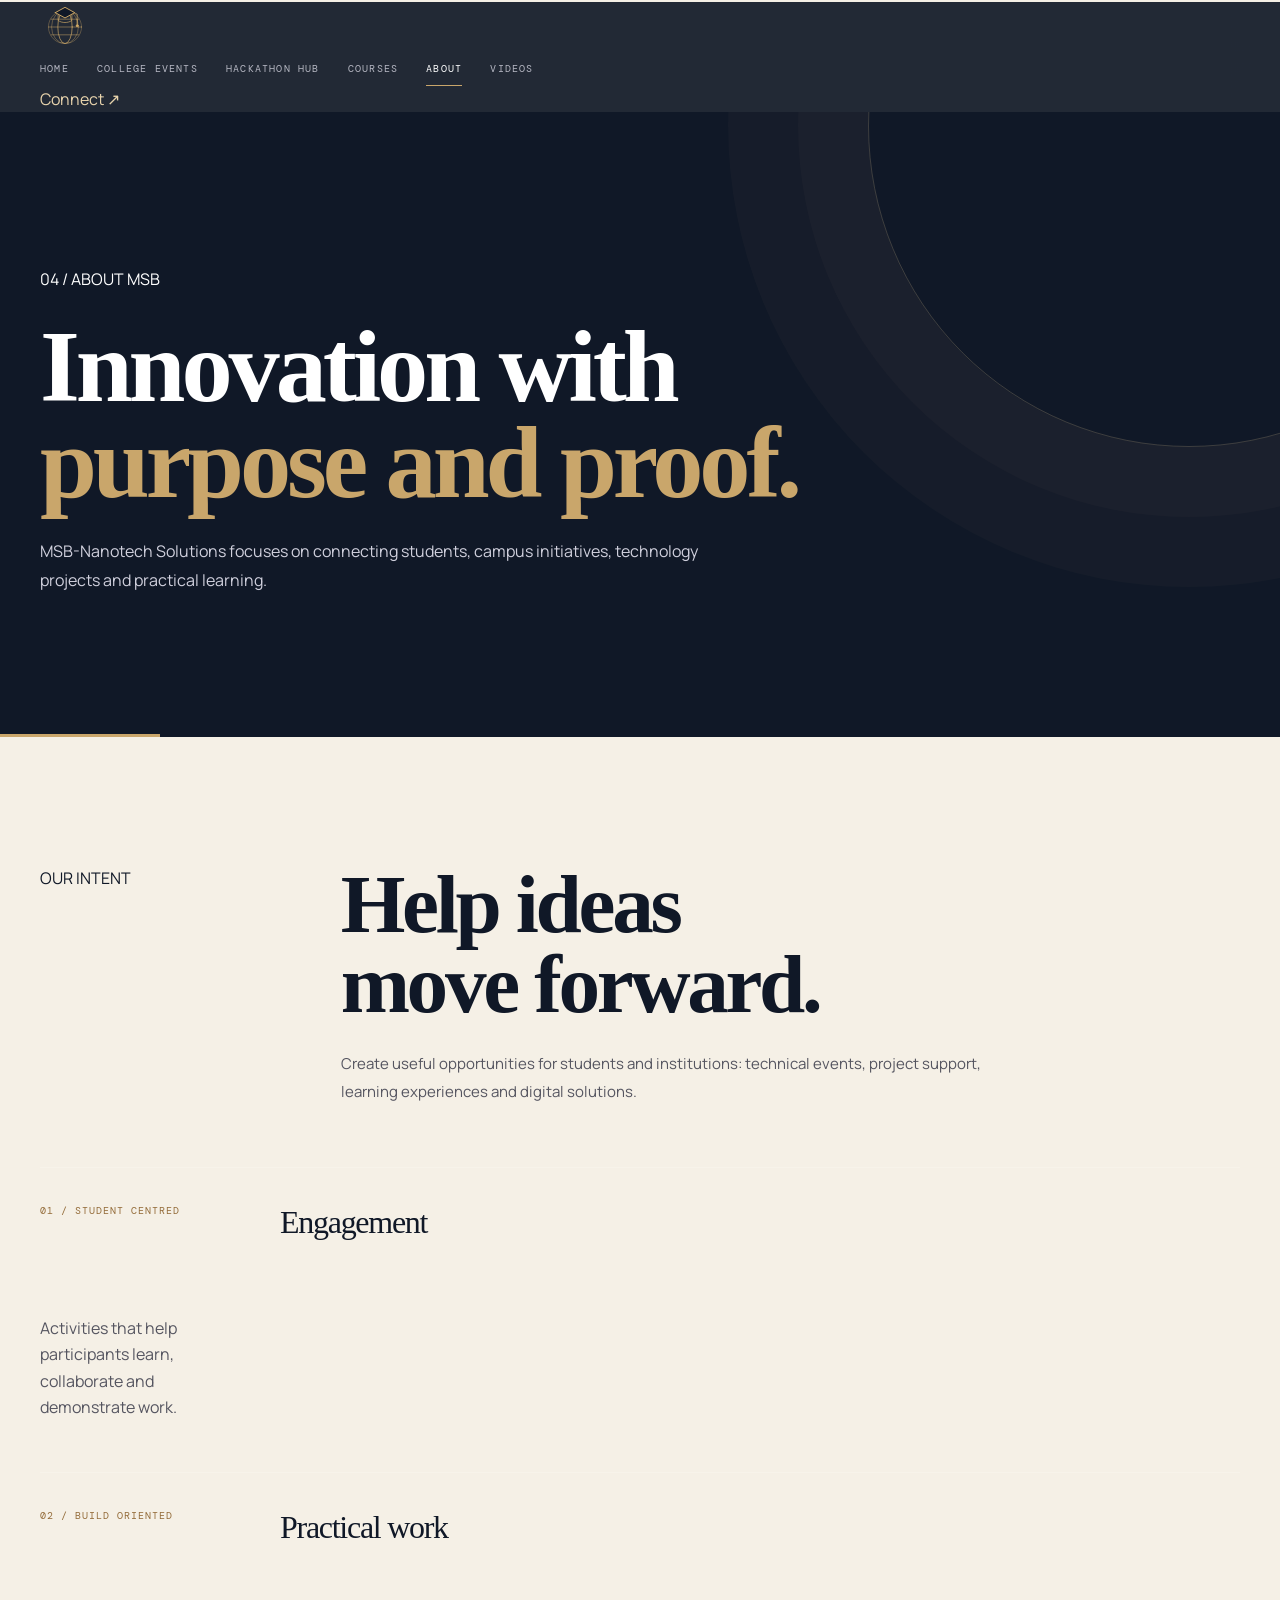
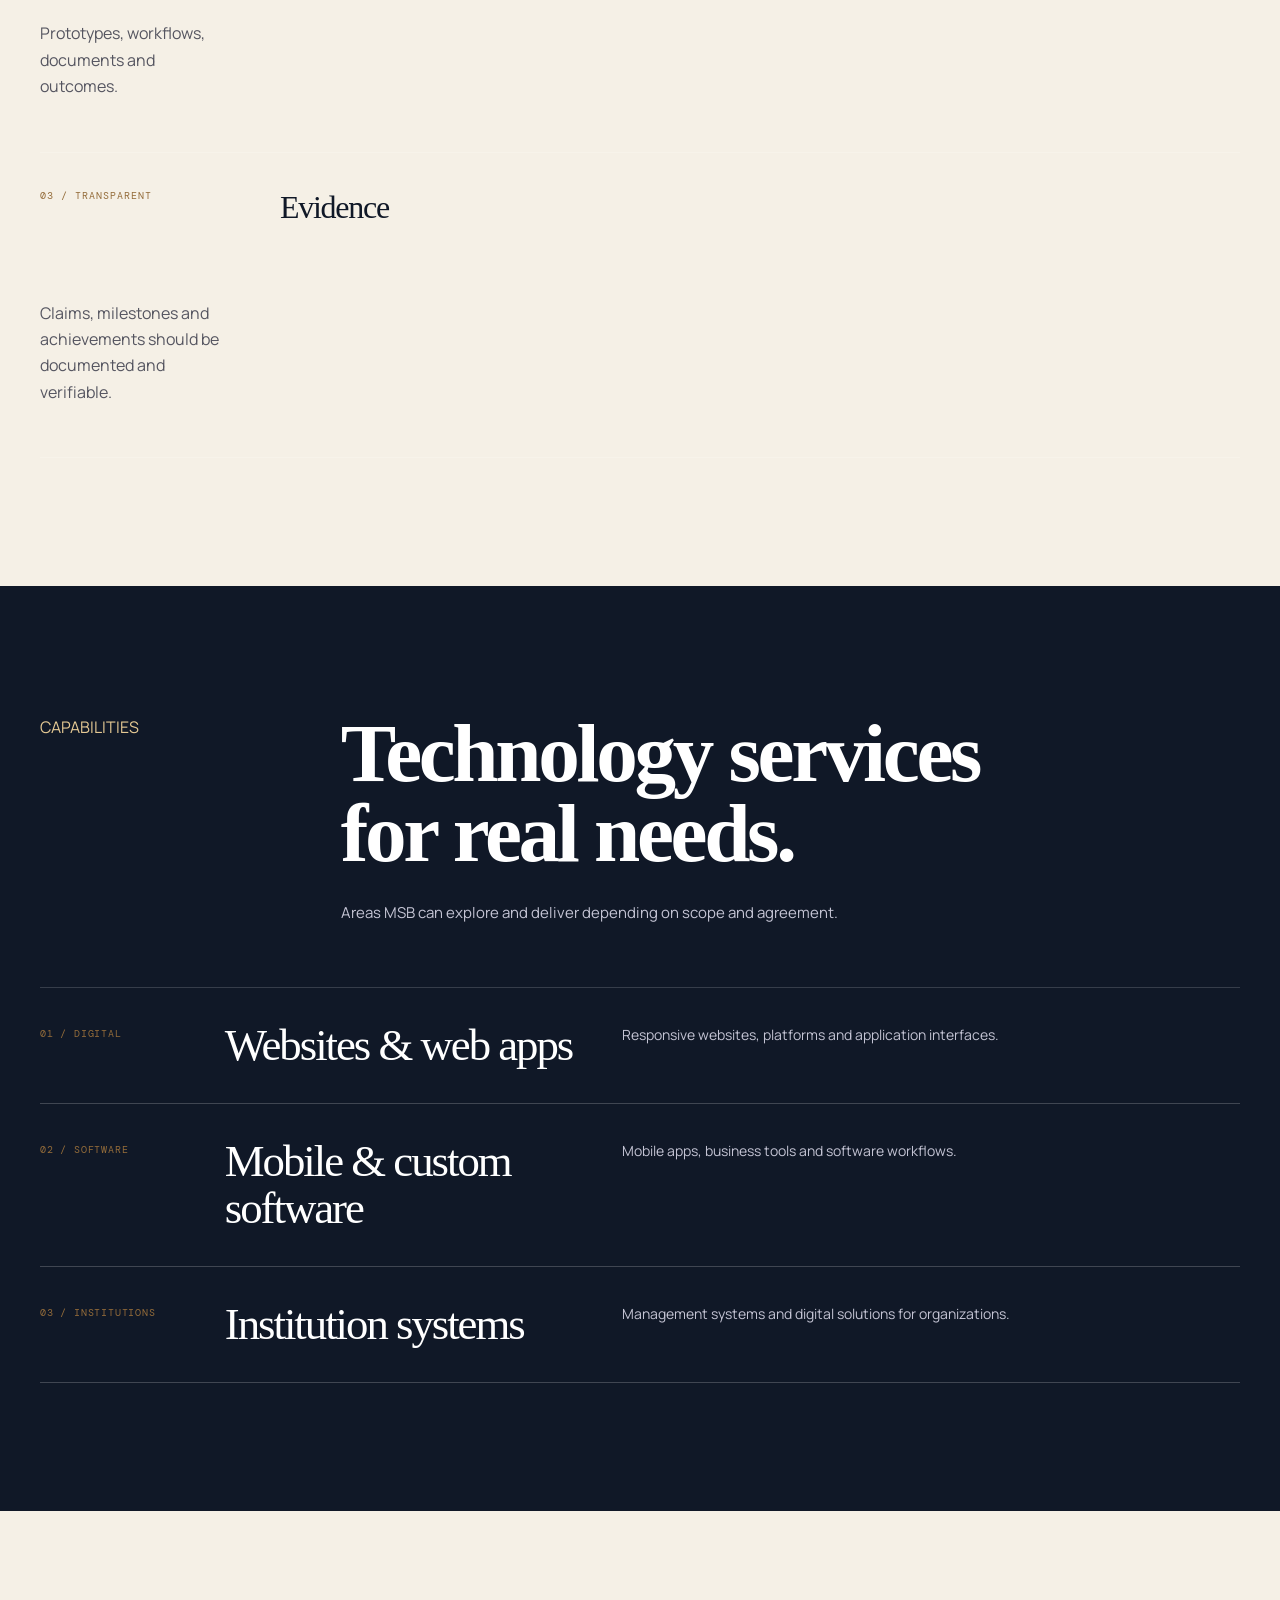
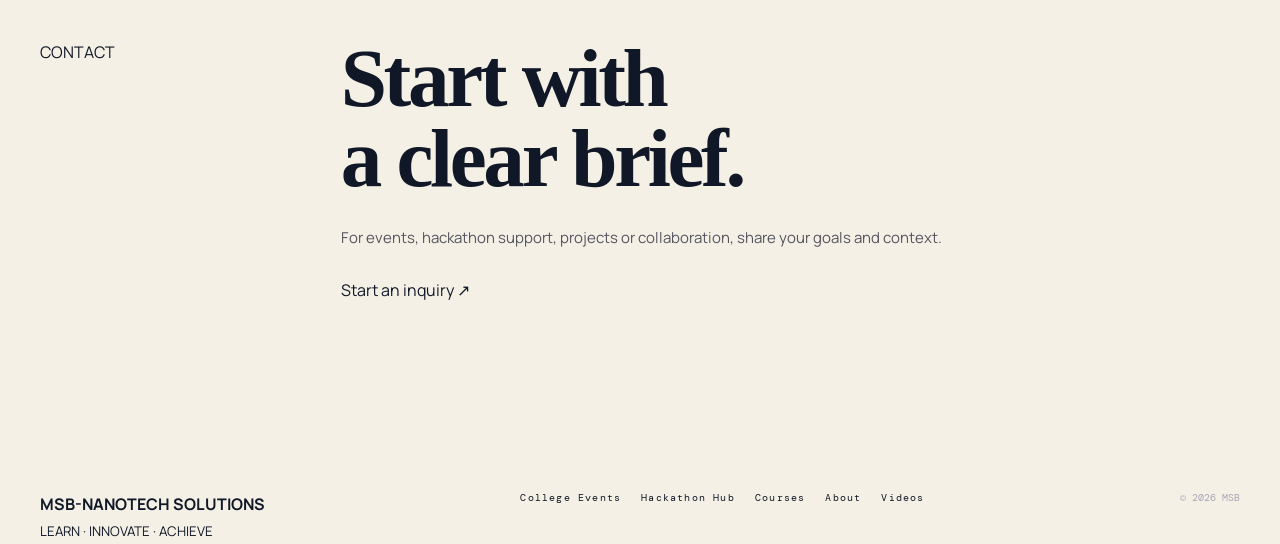
==== commit 1dfa81b1: "Apply new MSB gold emblem and motion theme" ====
--- a/about.html
+++ b/about.html
@@ -1 +1 @@
-<!doctype html><html lang="en"><head><meta charset="utf-8"><meta name="viewport" content="width=device-width,initial-scale=1"><meta name="theme-color" content="#090e1d"><title>about | MSB-Nanotech Solutions</title><link rel="stylesheet" href="assets/site.css?v=fieldnotes-20261122"></head><body><div class="progress"></div><header><div class="wrap nav"><a class="brand" href="index.html"><img src="assets/MSB-logo.png" alt="MSB-Nanotech Solutions original logo"></a><nav class="links" aria-label="Navigation"><a href="index.html" >Home</a><a href="events.html" >College Events</a><a href="hackathons.html" >Hackathon Hub</a><a href="courses.html" >Courses</a><a href="about.html" class='active' aria-current='page'>About</a><a href="videos.html" >Videos</a></nav><a class="cta" href="about.html#contact">Connect ↗</a><button class="menu" aria-expanded="false" aria-controls="navigation">Menu</button></div></header><main><div class="pagehero"><div class="wrap"><div class="eyebrow">04 / ABOUT MSB</div><h1>Innovation with<br><em>purpose and proof.</em></h1><p>MSB-Nanotech Solutions focuses on connecting students, campus initiatives, technology projects and practical learning.</p></div></div><section class="section"><div class="wrap"><div class="head"><div class="eyebrow">OUR INTENT</div><div><h2>Help ideas<br>move forward.</h2><p>Create useful opportunities for students and institutions: technical events, project support, learning experiences and digital solutions.</p></div></div><div class="list"><div class="item"><span class="num">01 / STUDENT CENTRED</span><h3>Engagement</h3><p>Activities that help participants learn, collaborate and demonstrate work.</p></div><div class="item"><span class="num">02 / BUILD ORIENTED</span><h3>Practical work</h3><p>Prototypes, workflows, documents and outcomes.</p></div><div class="item"><span class="num">03 / TRANSPARENT</span><h3>Evidence</h3><p>Claims, milestones and achievements should be documented and verifiable.</p></div></div></div></section><section class="section dark" id="services"><div class="wrap"><div class="head"><div class="eyebrow">CAPABILITIES</div><div><h2>Technology services<br>for real needs.</h2><p>Areas MSB can explore and deliver depending on scope and agreement.</p></div></div><div class="cards"><article class="card"><span class="num">01 / DIGITAL</span><h3>Websites & web apps</h3><p>Responsive websites, platforms and application interfaces.</p></article><article class="card"><span class="num">02 / SOFTWARE</span><h3>Mobile & custom software</h3><p>Mobile apps, business tools and software workflows.</p></article><article class="card"><span class="num">03 / INSTITUTIONS</span><h3>Institution systems</h3><p>Management systems and digital solutions for organizations.</p></article></div></div></section><section class="section" id="contact"><div class="wrap"><div class="head"><div class="eyebrow">CONTACT</div><div><h2>Start with<br>a clear brief.</h2><p>For events, hackathon support, projects or collaboration, share your goals and context.</p><a class="button" style="display:inline-block;margin-top:24px" href="https://github.com/dekubakuko2007-arch/nano-tech/issues/new?title=MSB%20inquiry" target="_blank" rel="noopener">Start an inquiry ↗</a></div></div></div></section></main><footer><div class="wrap foot"><span><b>MSB-NANOTECH SOLUTIONS</b><br><small >LEARN · INNOVATE · ACHIEVE</small></span><div class="footlinks"><a href="events.html">College Events</a><a href="hackathons.html">Hackathon Hub</a><a href="courses.html">Courses</a><a href="about.html">About</a><a href="videos.html">Videos</a></div><span class="copyright">© <span id="year"></span> MSB</span></div></footer><script src="assets/site.js"></script></body></html>+<!doctype html><html lang="en"><head><meta charset="utf-8"><meta name="viewport" content="width=device-width,initial-scale=1"><meta name="theme-color" content="#090e1d"><title>about | MSB-Nanotech Solutions</title><link rel="stylesheet" href="assets/site.css?v=gold-globe-motion"></head><body><div class="progress"></div><header><div class="wrap nav"><a class="brand" href="index.html"><img src="assets/msb-emblem.svg" alt="MSB-Nanotech Solutions original logo"></a><nav class="links" aria-label="Navigation"><a href="index.html" >Home</a><a href="events.html" >College Events</a><a href="hackathons.html" >Hackathon Hub</a><a href="courses.html" >Courses</a><a href="about.html" class='active' aria-current='page'>About</a><a href="videos.html" >Videos</a></nav><a class="cta" href="about.html#contact">Connect ↗</a><button class="menu" aria-expanded="false" aria-controls="navigation">Menu</button></div></header><main><div class="pagehero"><div class="wrap"><div class="eyebrow">04 / ABOUT MSB</div><h1>Innovation with<br><em>purpose and proof.</em></h1><p>MSB-Nanotech Solutions focuses on connecting students, campus initiatives, technology projects and practical learning.</p></div></div><section class="section"><div class="wrap"><div class="head"><div class="eyebrow">OUR INTENT</div><div><h2>Help ideas<br>move forward.</h2><p>Create useful opportunities for students and institutions: technical events, project support, learning experiences and digital solutions.</p></div></div><div class="list"><div class="item"><span class="num">01 / STUDENT CENTRED</span><h3>Engagement</h3><p>Activities that help participants learn, collaborate and demonstrate work.</p></div><div class="item"><span class="num">02 / BUILD ORIENTED</span><h3>Practical work</h3><p>Prototypes, workflows, documents and outcomes.</p></div><div class="item"><span class="num">03 / TRANSPARENT</span><h3>Evidence</h3><p>Claims, milestones and achievements should be documented and verifiable.</p></div></div></div></section><section class="section dark" id="services"><div class="wrap"><div class="head"><div class="eyebrow">CAPABILITIES</div><div><h2>Technology services<br>for real needs.</h2><p>Areas MSB can explore and deliver depending on scope and agreement.</p></div></div><div class="cards"><article class="card"><span class="num">01 / DIGITAL</span><h3>Websites & web apps</h3><p>Responsive websites, platforms and application interfaces.</p></article><article class="card"><span class="num">02 / SOFTWARE</span><h3>Mobile & custom software</h3><p>Mobile apps, business tools and software workflows.</p></article><article class="card"><span class="num">03 / INSTITUTIONS</span><h3>Institution systems</h3><p>Management systems and digital solutions for organizations.</p></article></div></div></section><section class="section" id="contact"><div class="wrap"><div class="head"><div class="eyebrow">CONTACT</div><div><h2>Start with<br>a clear brief.</h2><p>For events, hackathon support, projects or collaboration, share your goals and context.</p><a class="button" style="display:inline-block;margin-top:24px" href="https://github.com/dekubakuko2007-arch/nano-tech/issues/new?title=MSB%20inquiry" target="_blank" rel="noopener">Start an inquiry ↗</a></div></div></div></section></main><footer><div class="wrap foot"><span><b>MSB-NANOTECH SOLUTIONS</b><br><small >LEARN · INNOVATE · ACHIEVE</small></span><div class="footlinks"><a href="events.html">College Events</a><a href="hackathons.html">Hackathon Hub</a><a href="courses.html">Courses</a><a href="about.html">About</a><a href="videos.html">Videos</a></div><span class="copyright">© <span id="year"></span> MSB</span></div></footer><script src="assets/site.js"></script></body></html>
--- a/assets/site.css
+++ b/assets/site.css
@@ -1 +1,9 @@
-@import url('https://fonts.googleapis.com/css2?family=DM+Mono:wght@400;500&family=Manrope:wght@400;500;600;700;800&family=Space+Grotesk:wght@400;500;600;700&display=swap');:root{--ink:#10131b;--ink2:#1b202a;--indigo:#202a50;--indigo-dark:#10141d;--indigo-action:#334e83;--gold:#c28b35;--gold-pale:#f2d5a1;--gold-deep:#95651f;--green:#315c4c;--green-signal:#8dc7a4;--paper:#f2f0e9;--white:#fff;--line:rgba(16,19,27,.2);--muted:#6d7077;--body:'Manrope',sans-serif;--display:'Space Grotesk',sans-serif;--mono:'DM Mono',monospace}*{box-sizing:border-box}html{scroll-behavior:smooth;scroll-padding-top:100px}body{margin:0;background:var(--paper);color:var(--ink);font:16px/1.65 var(--body);overflow-x:hidden}a{color:inherit;text-decoration:none}img{display:block;max-width:100%}button{font:inherit}::selection{background:var(--gold);color:var(--ink)}:focus-visible{outline:3px solid var(--gold);outline-offset:4px}.wrap{width:min(1440px,calc(100% - 80px));margin:auto}header{background:rgba(242,240,233,.94);backdrop-filter:blur(16px);border-bottom:1px solid var(--line);position:sticky;top:0;z-index:50}.nav{display:flex;align-items:center;justify-content:space-between;min-height:82px;gap:25px}.brand img{width:66px;height:66px;object-fit:contain}.links{display:flex;gap:clamp(14px,2vw,28px);align-items:center}.links a{font:500 11px var(--mono);letter-spacing:.03em;color:#28283a;padding:10px 0;border-bottom:1px solid transparent}.links a.active,.links a:hover{border-bottom-color:var(--gold);color:var(--ink)}.cta{background:var(--ink);color:white;border:1px solid var(--ink);padding:13px 18px;font:500 11px var(--mono);transition:.25s}.cta:hover{background:var(--gold);border-color:var(--gold);color:var(--ink)}.menu{display:none;background:transparent;border:1px solid var(--ink);padding:10px 14px;min-height:44px}.hero-v3{background:var(--paper);overflow:hidden;position:relative}.hero-layout{display:grid;grid-template-columns:minmax(0,1.1fr) minmax(400px,.9fr);gap:clamp(30px,5vw,80px);align-items:center;min-height:min(740px,calc(100vh - 82px))}.hero-copy{padding:75px 0 82px;max-width:790px}.eyebrow{font:500 10px/1.6 var(--mono);letter-spacing:.13em;text-transform:uppercase;color:var(--gold-deep)}.hero-copy .eyebrow{color:var(--green)}h1,h2,h3{font-weight:400}.hero-v3 h1{font:500 clamp(65px,8.5vw,132px)/.91 var(--display);letter-spacing:-.075em;margin:24px 0 30px;max-width:900px}.hero-v3 h1 em{color:var(--gold-deep);font-style:normal;display:block}.hero-v3 p{max-width:540px;color:#41414c;font-size:16px;line-height:1.85}.buttons{display:flex;flex-wrap:wrap;gap:12px;margin-top:32px}.button{display:inline-flex;align-items:center;justify-content:center;min-height:50px;padding:14px 21px;background:var(--ink);color:white;font:500 11px var(--mono);border:1px solid var(--ink);transition:transform .25s,background .25s,color .25s}.button:hover{background:var(--gold);color:var(--ink);transform:translateY(-3px)}.button.outline{background:transparent;color:var(--ink);border-color:var(--ink)}.button.outline:hover{border-color:var(--gold);background:var(--gold-pale)}.hero-note{margin-top:27px;font:10px var(--mono);color:var(--muted);letter-spacing:.04em}.hero-art{position:relative;min-height:590px;margin:30px 0;background:linear-gradient(180deg,rgba(13,16,23,.08),rgba(13,16,23,.6)),url('https://images.unsplash.com/photo-1518770660439-4636190af475?auto=format&fit=crop&w=1600&q=85') center/cover;overflow:hidden;border-radius:2px;border:1px solid rgba(16,19,27,.3)}.hero-art:before{content:"";position:absolute;inset:8%;border:1px solid rgba(242,213,161,.6);background:linear-gradient(120deg,transparent 40%,rgba(242,213,161,.07));mix-blend-mode:screen}.hero-art:after{content:"";position:absolute;inset:0;background:linear-gradient(90deg,rgba(16,19,27,.25),transparent 50%),radial-gradient(ellipse at 80% 20%,rgba(194,139,53,.22),transparent 50%);pointer-events:none}.hero-art .art-label{position:absolute;z-index:2;bottom:24px;left:24px;color:#fff;font:10px var(--mono);letter-spacing:.12em}.proof-strip{background:var(--ink);color:white}.proof-grid{display:grid;grid-template-columns:repeat(4,1fr)}.proof-grid>div{padding:27px 25px;border-right:1px solid rgba(255,255,255,.18)}.proof-grid>div:first-child{border-left:1px solid rgba(255,255,255,.18)}.proof-grid small{display:block;font:10px var(--mono);letter-spacing:.1em;color:var(--gold-pale);margin-bottom:8px}.proof-grid strong{font:500 16px var(--display)}.manifesto{display:flex;justify-content:space-between;align-items:center;padding:25px 0 31px;border-bottom:1px solid var(--line)}.manifesto span{font:10px var(--mono);color:var(--muted)}.manifesto strong{font:500 11px var(--mono);letter-spacing:.06em;color:var(--green)}.section{padding:clamp(78px,10vw,138px) 0}.head{display:grid;grid-template-columns:2.5fr 9.5fr;gap:clamp(30px,5vw,76px);margin-bottom:60px;align-items:start}.head h2{font:500 clamp(44px,6.5vw,94px)/.96 var(--display);letter-spacing:-.06em;margin:0;max-width:1050px}.head p{max-width:680px;color:#555560;font-size:15px;line-height:1.9;margin:25px 0 0}.cards{border-top:1px solid var(--line)}.card{display:grid;grid-template-columns:1.7fr 4fr 5fr 1.4fr;align-items:start;gap:28px;padding:34px 0;border-bottom:1px solid var(--line);transition:padding .25s}.card:hover{padding-left:10px}.card .num{font:10px var(--mono);letter-spacing:.08em;color:var(--green);padding-top:5px}.card h3{font:500 clamp(26px,3.5vw,45px)/1.05 var(--display);letter-spacing:-.045em;margin:0}.card p{margin:0;color:#565660;font-size:14px;line-height:1.8;max-width:500px}.card a{font:500 11px var(--mono);color:var(--indigo);white-space:nowrap}.card a:hover{color:var(--gold-deep)}.dark{background:var(--ink);color:white}.dark .head h2{color:white}.dark .head p{color:#c4c4d4}.dark .head .eyebrow{color:var(--gold-pale)}.dark .card{border-color:rgba(255,255,255,.2)}.dark .card p{color:#c4c4d4}.dark .card a{color:var(--gold-pale)}.steps{display:grid;grid-template-columns:repeat(4,1fr);gap:32px}.step{border-top:1px solid var(--gold);padding:24px 20px 0 0}.step small{font:10px var(--mono);letter-spacing:.1em;color:var(--gold-pale)}.step h3{font:500 34px var(--display);letter-spacing:-.04em;margin:14px 0}.step p{font-size:14px;color:#c7c7d7}.pagehero{background:var(--ink);color:white;padding:clamp(90px,12vw,160px) 0 125px;position:relative;overflow:hidden}.pagehero:before{content:"";position:absolute;width:50vw;height:50vw;right:-18vw;top:-24vw;border:1px solid rgba(242,213,161,.2);border-radius:50%;box-shadow:0 0 0 70px rgba(242,213,161,.025),0 0 0 140px rgba(242,213,161,.025)}.pagehero:after{content:"";position:absolute;bottom:0;left:0;width:160px;height:3px;background:var(--gold)}.pagehero .wrap{position:relative;z-index:2}.pagehero h1{font:500 clamp(58px,8vw,120px)/.93 var(--display);letter-spacing:-.075em;max-width:1150px;margin:27px 0}.pagehero h1 em{color:var(--gold-pale);font-style:normal}.pagehero p{max-width:700px;color:#d0d0dd;font-size:16px;line-height:1.85}.list{border-top:1px solid var(--line)}.item{display:grid;grid-template-columns:2fr 10fr;gap:48px;padding:36px 0;border-bottom:1px solid var(--line)}.item .num{font:10px var(--mono);letter-spacing:.1em;color:var(--green)}.item h3{font:500 32px var(--display);letter-spacing:-.04em;margin:0 0 10px}.item p{max-width:720px;color:#555560;font-size:15px}.notice{margin-top:32px;padding:20px 24px;border-left:3px solid var(--green);background:#e5e9e1;color:#203c32;font-size:13px}footer{background:#0b0e14;color:#e3e3ed;padding:50px 0}.foot{display:flex;align-items:flex-start;justify-content:space-between;gap:25px}.footlinks{display:flex;gap:20px;flex-wrap:wrap}.footlinks a{font:10px var(--mono)}.footlinks a:hover{color:var(--gold-pale)}.copyright{font:10px var(--mono);color:#a7a7b6}.progress{position:fixed;top:0;left:0;width:0;height:2px;background:var(--gold);z-index:100;pointer-events:none}.reveal{opacity:0;transform:translateY(20px);transition:opacity .65s ease,transform .65s ease}.reveal.visible{opacity:1;transform:none}@media(max-width:1000px){.wrap{width:calc(100% - 48px)}.hero-layout{grid-template-columns:1fr;gap:10px;min-height:auto}.hero-copy{padding:65px 0 0}.hero-art{min-height:460px;margin:0 0 45px}.head{grid-template-columns:1fr;gap:24px}.card{grid-template-columns:1.4fr 4fr 5fr;gap:18px}.card a{grid-column:2/4}.steps{grid-template-columns:1fr 1fr}.links{gap:13px}.cta{display:none}}@media(max-width:700px){.wrap{width:calc(100% - 36px)}.nav{min-height:70px}.brand img{width:58px;height:58px}.menu{display:block}.links{display:none;position:absolute;top:70px;left:0;right:0;background:var(--paper);border-bottom:1px solid var(--line);padding:18px 20px;z-index:30;flex-direction:column;align-items:stretch}.links.open{display:flex}.links a{padding:11px 0}.hero-copy{padding:43px 0 0}.hero-v3 h1{font-size:clamp(54px,13vw,82px);margin:23px 0}.hero-v3 p,.pagehero p{font-size:15px}.hero-art{min-height:360px;margin-bottom:34px}.proof-grid{grid-template-columns:1fr 1fr}.proof-grid>div{padding:18px 14px;border-bottom:1px solid rgba(255,255,255,.15)}.proof-grid>div:nth-child(3){border-left:1px solid rgba(255,255,255,.15)}.proof-grid strong{font-size:13px}.manifesto{flex-direction:column;align-items:flex-start;gap:8px}.section{padding:72px 0}.head{gap:22px;margin-bottom:38px}.head h2{font-size:clamp(42px,11vw,64px)}.card{grid-template-columns:1fr;gap:12px;padding:28px 0}.card h3{font-size:29px}.card p,.card a{grid-column:1}.steps{grid-template-columns:1fr;gap:25px}.step{padding:22px 0}.pagehero{padding:68px 0 76px}.pagehero h1{font-size:clamp(52px,13vw,80px)}.item{grid-template-columns:1fr;gap:12px;padding:27px 0}.item h3{font-size:28px}.notice{padding:17px}.foot{flex-direction:column;align-items:flex-start}.footlinks{gap:15px}}@media(prefers-reduced-motion:reduce){html{scroll-behavior:auto}*,*:before,*:after{transition:none!important;animation:none!important}.reveal{opacity:1;transform:none}}+@import url('https://fonts.googleapis.com/css2?family=DM+Mono:wght@400;500&family=Manrope:wght@400;500;600;700;800&family=Space+Grotesk:wght@400;500;600;700&display=swap');:root{--bg:#070910;--panel:#10131c;--paper:#f1eee7;--ink:#0a0c13;--text:#e8e7ed;--muted:#999ba8;--gold:#d3a65e;--gold-soft:#e7c994;--line:rgba(255,255,255,.16);--body:'Manrope',sans-serif;--display:'Space Grotesk',sans-serif;--mono:'DM Mono',monospace}*{box-sizing:border-box}html{scroll-behavior:smooth;scroll-padding-top:95px}body{margin:0;background:var(--paper);color:var(--ink);font:16px/1.65 var(--body);overflow-x:hidden}a{color:inherit;text-decoration:none}img{max-width:100%;display:block}button{font:inherit}::selection{background:var(--gold);color:var(--bg)}:focus-visible{outline:3px solid var(--gold);outline-offset:4px}.wrap{width:min(1440px,calc(100% - 80px));margin:auto}.site-header{height:82px;position:sticky;top:0;z-index:60;background:rgba(7,9,16,.85);border-bottom:1px solid rgba(255,255,255,.1);backdrop-filter:blur(18px);color:white}.nav-wrap{width:min(1480px,calc(100% - 72px));height:100%;margin:auto;display:flex;align-items:center;justify-content:space-between;gap:28px}.brand{display:flex;align-items:center;gap:10px;flex-shrink:0}.brand img{width:54px;height:54px;object-fit:contain}.brand-word{font:600 14px var(--display);letter-spacing:.06em}.brand-word small{display:block;font:9px var(--mono);letter-spacing:.15em;color:#aaa;margin-top:1px}.links{display:flex;align-items:center;gap:clamp(16px,2.2vw,32px)}.links a{font:10px var(--mono);text-transform:uppercase;letter-spacing:.08em;color:#b6b7c2;padding:10px 0;border-bottom:1px solid transparent;transition:color .2s,border-color .2s}.links a:hover,.links a.active{color:white;border-color:var(--gold)}.header-cta{font:10px var(--mono);letter-spacing:.07em;text-transform:uppercase;border:1px solid rgba(255,255,255,.3);padding:12px 16px;color:white;transition:.25s}.header-cta span{color:var(--gold);margin-left:8px}.header-cta:hover{background:var(--gold);border-color:var(--gold);color:var(--bg)}.menu{display:none;color:white;background:transparent;border:1px solid rgba(255,255,255,.3);padding:11px 14px;min-height:44px}.scroll-line{position:fixed;z-index:100;top:0;left:0;height:2px;width:0;background:var(--gold);pointer-events:none}.hero-cinematic{position:relative;min-height:min(840px,calc(100svh - 82px));background:radial-gradient(ellipse at 70% 48%,#202332 0%,#10131b 33%,#070910 70%);color:white;overflow:hidden;padding:48px max(36px,calc((100vw - 1480px)/2)) 30px;display:grid;grid-template-columns:1fr 1.06fr;grid-template-rows:auto 1fr auto;gap:0 15px;isolation:isolate}.hero-gridlines{position:absolute;inset:0;opacity:.14;z-index:-1;background-image:linear-gradient(rgba(255,255,255,.09) 1px,transparent 1px),linear-gradient(90deg,rgba(255,255,255,.09) 1px,transparent 1px);background-size:70px 70px;mask-image:linear-gradient(to right,black,transparent 88%)}.hero-kicker{grid-column:1/3;grid-row:1;font:10px var(--mono);letter-spacing:.14em;color:#b1b2be;margin-bottom:45px}.hero-kicker span{color:var(--gold);margin:0 12px}.live-dot{display:inline-block;width:6px;height:6px;border-radius:50%;background:var(--gold);box-shadow:0 0 14px var(--gold);margin-right:8px}.hero-copy{grid-column:1;grid-row:2;align-self:center;position:relative;z-index:4;max-width:620px;padding:20px 0 60px}.hero-copy h1{font:500 clamp(75px,9vw,138px)/.84 var(--display);letter-spacing:-.085em;margin:0 0 32px}.hero-copy h1 span{color:var(--gold);font-style:italic}.hero-copy p{max-width:440px;color:#b5b7c4;font-size:15px;line-height:1.85}.hero-actions{display:flex;flex-wrap:wrap;align-items:center;gap:25px;margin-top:32px}.primary-link{display:inline-flex;align-items:center;gap:25px;background:var(--gold);color:#10131b;padding:15px 20px;font:500 10px var(--mono);letter-spacing:.07em;text-transform:uppercase;transition:transform .25s,background .25s}.primary-link:hover{transform:translateY(-3px);background:var(--gold-soft)}.secondary-link{font:10px var(--mono);letter-spacing:.07em;text-transform:uppercase;color:#c2c3ce;border-bottom:1px solid #555762;padding:12px 0;transition:.2s}.secondary-link:hover{color:white;border-color:var(--gold)}.cap-stage{grid-column:2;grid-row:2;position:relative;min-width:0;min-height:500px;align-self:stretch;cursor:grab;touch-action:pan-y}.cap-stage:active{cursor:grabbing}.cap-stage canvas{position:absolute;inset:0;width:100%;height:100%;z-index:3}.cap-glow{position:absolute;width:70%;height:55%;left:15%;top:25%;border-radius:50%;background:radial-gradient(ellipse,rgba(194,151,82,.18),transparent 65%);filter:blur(28px)}.cap-orbit{position:absolute;left:50%;top:50%;border:1px solid rgba(218,185,123,.25);border-radius:50%;transform:translate(-50%,-50%) rotate(-22deg);pointer-events:none}.orbit-a{width:82%;height:42%}.orbit-b{width:72%;height:63%;transform:translate(-50%,-50%) rotate(65deg);border-color:rgba(170,182,214,.15)}.cap-label{position:absolute;z-index:4;font:9px var(--mono);letter-spacing:.12em;color:#b7b8c4}.cap-label span{color:var(--gold);margin-left:16px}.label-top{top:18%;left:5%}.label-bottom{bottom:11%;right:4%;text-align:right}.hero-index{grid-column:1;grid-row:3;align-self:end;font:10px var(--mono);letter-spacing:.1em;color:var(--gold)}.hero-bottom{grid-column:2;grid-row:3;display:flex;justify-content:space-between;font:9px var(--mono);letter-spacing:.12em;color:#8f919e;align-self:end}.statement-band{padding:clamp(80px,10vw,150px) max(36px,calc((100vw - 1280px)/2));background:#e8e5dc;color:#12141b;position:relative}.band-marker,.section-index,.closing-index{font:10px var(--mono);letter-spacing:.15em;text-transform:uppercase;color:#777b82}.statement-band h2{font:500 clamp(45px,7.6vw,108px)/.98 var(--display);letter-spacing:-.07em;margin:42px 0 30px}.statement-band h2 em{font-style:normal;color:#9b7038}.statement-band p{max-width:580px;margin-left:min(36%,400px);font-size:15px;color:#5d5f66;line-height:1.9}.experience-section{background:#f1eee7;color:#10131b;padding:clamp(80px,10vw,150px) max(36px,calc((100vw - 1280px)/2))}.section-head{display:grid;grid-template-columns:2.4fr 7fr;gap:30px;margin-bottom:65px}.section-head h2{font:500 clamp(55px,7.8vw,110px)/.9 var(--display);letter-spacing:-.075em;margin:0}.section-head h2 em{color:#986c32;font-style:normal}.section-head p{max-width:450px;margin:30px 0 0;color:#62636b;font-size:15px;line-height:1.85}.experience-list{border-top:1px solid #bfc0bf}.experience-row{display:grid;grid-template-columns:.7fr 3.3fr 4fr .6fr 1.8fr;align-items:center;gap:25px;min-height:160px;border-bottom:1px solid #bfc0bf;position:relative;transition:padding .3s;overflow:hidden}.experience-row:hover{padding-left:10px}.row-number{font:10px var(--mono);color:#8b6a3e}.row-title{font:500 clamp(27px,3.8vw,50px)/1 var(--display);letter-spacing:-.045em}.row-description{max-width:480px;color:#5c5f65;font-size:13px;line-height:1.85}.row-arrow{font-size:22px;color:#98703d}.row-graphic{height:100%;min-height:125px;position:relative;display:flex;align-items:center;justify-content:center;overflow:hidden;background:#181c28;color:#d3a65e}.row-graphic span{font:500 12px/1.5 var(--mono);letter-spacing:.08em;text-align:center;position:relative;z-index:2}.graphic-event:before{content:'';position:absolute;width:140%;height:1px;background:#c7a36c;transform:rotate(-40deg);box-shadow:0 30px #c7a36c,0 -30px #c7a36c}.graphic-hack{background:#243a32}.graphic-hack:before{content:'';position:absolute;width:90px;height:90px;border:1px solid #b8d2b9;transform:rotate(45deg);box-shadow:0 0 0 18px rgba(255,255,255,.04),0 0 0 36px rgba(255,255,255,.04)}.graphic-learn{background:#d3a65e;color:#10131b}.graphic-learn:before{content:'';position:absolute;width:130px;height:130px;border:1px solid rgba(0,0,0,.25);border-radius:50%;box-shadow:0 0 0 24px rgba(0,0,0,.05),0 0 0 48px rgba(0,0,0,.05)}.graphic-digital{background:#303044}.graphic-digital:before{content:'';position:absolute;width:160px;height:160px;border:1px solid rgba(210,180,130,.45);border-radius:50%;box-shadow:inset 0 0 30px rgba(210,180,130,.1)}.dark-method{background:#080a11;color:white;padding:clamp(85px,10vw,145px) max(36px,calc((100vw - 1280px)/2));position:relative;overflow:hidden}.dark-method:before{content:'';position:absolute;right:-30vw;top:-25vw;width:60vw;height:60vw;border:1px solid rgba(213,166,94,.12);border-radius:50%;box-shadow:0 0 0 70px rgba(213,166,94,.02),0 0 0 140px rgba(213,166,94,.02)}.method-head{display:grid;grid-template-columns:2.4fr 7fr;gap:30px;position:relative}.method-head h2{font:500 clamp(55px,7.8vw,110px)/.9 var(--display);letter-spacing:-.075em;margin:0}.method-head h2 em{color:var(--gold);font-style:normal}.method-track{display:grid;grid-template-columns:repeat(4,1fr);gap:35px;margin-top:85px;position:relative}.method-track article{border-top:1px solid var(--gold);padding:25px 15px 0 0}.method-track article span{font:10px var(--mono);letter-spacing:.1em;color:var(--gold)}.method-track h3{font:500 28px var(--display);letter-spacing:-.03em;margin:22px 0 12px}.method-track p{font-size:13px;line-height:1.85;color:#9b9eaa;max-width:250px}.closing-section{background:#d3a65e;color:#10131b;position:relative;overflow:hidden;padding:clamp(80px,10vw,150px) max(36px,calc((100vw - 1280px)/2))}.closing-index{color:#65502e}.closing-section h2{font:500 clamp(55px,8.5vw,120px)/.9 var(--display);letter-spacing:-.075em;margin:48px 0 35px;position:relative;z-index:2}.closing-section h2 em{font-style:normal;color:#f2e2c4}.closing-actions{display:flex;align-items:center;gap:24px;position:relative;z-index:2}.closing-section .primary-link{background:#10131b;color:white}.closing-section .secondary-link{color:#27251f;border-color:#6c5736}.closing-art{position:absolute;width:44vw;height:44vw;right:-5vw;top:0;border:1px solid rgba(25,25,25,.22);border-radius:50%;display:grid;place-items:center}.closing-circle{width:66%;height:66%;border:1px solid rgba(25,25,25,.3);border-radius:50%;box-shadow:0 0 0 50px rgba(25,25,25,.04),0 0 0 100px rgba(25,25,25,.04)}.crosshair:before,.crosshair:after{content:'';position:absolute;background:rgba(25,25,25,.2)}.crosshair:before{width:1px;height:100%;left:50%}.crosshair:after{height:1px;width:100%;top:50%}.closing-art span{position:absolute;font:10px var(--mono);letter-spacing:.12em;bottom:20%;right:20%}.site-footer{background:#070910;color:white;padding:55px max(36px,calc((100vw - 1480px)/2)) 25px}.footer-main{display:flex;align-items:flex-start;justify-content:space-between;gap:30px;padding-bottom:45px}.footer-main p{font:15px var(--display);color:#999ba8}.footer-links{display:flex;gap:20px;flex-wrap:wrap}.footer-links a{font:10px var(--mono);text-transform:uppercase;color:#a7a9b4}.footer-links a:hover{color:var(--gold)}.footer-bottom{display:flex;justify-content:space-between;border-top:1px solid rgba(255,255,255,.16);padding-top:20px;font:9px var(--mono);letter-spacing:.12em;color:#777a88}.reveal{opacity:0;transform:translateY(20px);transition:opacity .7s ease,transform .7s ease}.reveal.visible{opacity:1;transform:none}.pagehero{background:#080a11;color:white;padding:clamp(90px,12vw,160px) 0 125px;position:relative;overflow:hidden}.pagehero:before{content:'';position:absolute;width:50vw;height:50vw;right:-18vw;top:-24vw;border:1px solid rgba(242,213,161,.2);border-radius:50%;box-shadow:0 0 0 70px rgba(242,213,161,.025),0 0 0 140px rgba(242,213,161,.025)}.pagehero:after{content:'';position:absolute;bottom:0;left:0;width:160px;height:3px;background:var(--gold)}.pagehero .wrap{position:relative;z-index:2}.pagehero h1{font:500 clamp(58px,8vw,120px)/.93 var(--display);letter-spacing:-.075em;max-width:1150px;margin:27px 0}.pagehero h1 em{color:var(--gold);font-style:normal}.pagehero p{max-width:700px;color:#d0d0dd;font-size:16px;line-height:1.85}.section{padding:clamp(78px,10vw,138px) 0}.head{display:grid;grid-template-columns:2.5fr 9.5fr;gap:clamp(30px,5vw,76px);margin-bottom:60px;align-items:start}.head h2{font:500 clamp(44px,6.5vw,94px)/.96 var(--display);letter-spacing:-.06em;margin:0;max-width:1050px}.head p{max-width:680px;color:#555560;font-size:15px;line-height:1.9;margin:25px 0 0}.cards{border-top:1px solid var(--line)}.card{display:grid;grid-template-columns:1.7fr 4fr 5fr 1.4fr;align-items:start;gap:28px;padding:34px 0;border-bottom:1px solid var(--line);transition:padding .25s}.card:hover{padding-left:10px}.card .num{font:10px var(--mono);letter-spacing:.08em;color:#315c4c;padding-top:5px}.card h3{font:500 clamp(26px,3.5vw,45px)/1.05 var(--display);letter-spacing:-.045em;margin:0}.card p{margin:0;color:#565660;font-size:14px;line-height:1.8;max-width:500px}.card a{font:500 11px var(--mono);color:#202a50;white-space:nowrap}.card a:hover{color:var(--gold)}.dark{background:var(--ink);color:white}.dark .head h2{color:white}.dark .head p{color:#c4c4d4}.dark .head .eyebrow{color:var(--gold-pale)}.dark .card{border-color:rgba(255,255,255,.2)}.dark .card p{color:#c4c4d4}.dark .card a{color:var(--gold-pale)}.steps{display:grid;grid-template-columns:repeat(4,1fr);gap:32px}.step{border-top:1px solid var(--gold);padding:24px 20px 0 0}.step small{font:10px var(--mono);letter-spacing:.1em;color:var(--gold-pale)}.step h3{font:500 34px var(--display);letter-spacing:-.04em;margin:14px 0}.step p{font-size:14px;color:#c7c7d7}.list{border-top:1px solid var(--line)}.item{display:grid;grid-template-columns:2fr 10fr;gap:48px;padding:36px 0;border-bottom:1px solid var(--line)}.item .num{font:10px var(--mono);letter-spacing:.1em;color:#315c4c}.item h3{font:500 32px var(--display);letter-spacing:-.04em;margin:0 0 10px}.item p{max-width:720px;color:#555560}.notice{margin-top:32px;padding:20px 24px;border-left:3px solid #315c4c;background:#e5e9e1;color:#203c32;font-size:13px}.foot{display:flex;align-items:flex-start;justify-content:space-between;gap:25px}.footlinks{display:flex;gap:20px;flex-wrap:wrap}.footlinks a{font:10px var(--mono)}.copyright{font:10px var(--mono);color:#a7a7b6}@media(max-width:1050px){.nav-wrap{width:calc(100% - 48px)}.hero-cinematic{min-height:730px;grid-template-columns:1fr 1fr}.hero-copy h1{font-size:clamp(70px,10vw,110px)}.cap-stage{min-height:420px}.section-head,.method-head{grid-template-columns:1fr;gap:24px}.experience-row{grid-template-columns:.5fr 3fr 4fr .5fr}.row-graphic{display:none}.method-track{grid-template-columns:1fr 1fr}.links{gap:14px}.header-cta{display:none}.card{grid-template-columns:1.4fr 4fr 5fr;gap:18px}.card a{grid-column:2/4}.head{grid-template-columns:1fr;gap:24px}.steps{grid-template-columns:1fr 1fr}}@media(max-width:700px){.site-header{height:70px}.nav-wrap{width:calc(100% - 32px)}.brand img{width:46px;height:46px}.brand-word{font-size:12px}.menu{display:block}.links{display:none;position:absolute;top:70px;left:0;right:0;background:#080a11;border-bottom:1px solid rgba(255,255,255,.2);padding:15px 22px;z-index:70;flex-direction:column;align-items:stretch}.links.open{display:flex}.links a{padding:12px 0}.hero-cinematic{display:flex;flex-direction:column;min-height:auto;padding:26px 22px 22px}.hero-kicker{margin-bottom:26px;font-size:9px}.hero-copy{padding:12px 0 0;order:1}.hero-copy h1{font-size:clamp(70px,17vw,104px);margin:0 0 25px}.hero-copy p{font-size:14px;max-width:360px}.hero-actions{gap:15px;margin-top:24px;align-items:flex-start;flex-direction:column}.cap-stage{order:2;min-height:340px;height:340px;margin:0 -10px}.cap-label{font-size:8px}.label-top{top:10%;left:1%}.label-bottom{bottom:6%;right:2%}.hero-index{order:3;margin:6px 0 12px}.hero-bottom{order:4;display:flex;gap:15px;font-size:8px}.statement-band,.experience-section,.dark-method,.closing-section{padding:70px 22px}.statement-band h2{font-size:clamp(46px,12vw,68px);margin:30px 0 20px}.statement-band p{margin-left:0;font-size:14px}.section-head h2,.method-head h2{font-size:clamp(52px,13vw,76px)}.section-head{margin-bottom:40px}.experience-row{grid-template-columns:32px 1fr 25px;gap:14px;min-height:auto;padding:27px 0}.row-number{grid-column:1;grid-row:1}.row-title{grid-column:2;grid-row:1;font-size:30px}.row-arrow{grid-column:3;grid-row:1}.row-description{grid-column:2/4;grid-row:2;font-size:13px}.method-track{grid-template-columns:1fr;gap:24px;margin-top:45px}.method-track article{padding:20px 0 0}.method-track h3{margin:14px 0}.closing-section h2{font-size:clamp(52px,14vw,84px);margin:35px 0 26px}.closing-actions{align-items:flex-start;flex-direction:column;gap:12px}.closing-art{width:70vw;height:70vw;right:-30vw;top:20%}.footer-main{flex-direction:column;gap:22px}.footer-bottom{gap:20px;font-size:8px}.footer-links{gap:15px}.wrap{width:calc(100% - 36px)}.section{padding:72px 0}.head{gap:22px;margin-bottom:38px}.head h2{font-size:clamp(42px,11vw,64px)}.card{grid-template-columns:1fr;gap:12px;padding:28px 0}.card h3{font-size:29px}.card p,.card a{grid-column:1}.steps{grid-template-columns:1fr;gap:25px}.step{padding:22px 0}.pagehero{padding:68px 0 76px}.pagehero h1{font-size:clamp(52px,13vw,80px)}.item{grid-template-columns:1fr;gap:12px;padding:27px 0}.item h3{font-size:28px}.notice{padding:17px}.foot{flex-direction:column;align-items:flex-start}.footlinks{gap:15px}}@media(prefers-reduced-motion:reduce){html{scroll-behavior:auto}*,*:before,*:after{transition:none!important;animation:none!important}.reveal{opacity:1;transform:none}}
+/* MSB GOLD + GLOBE / MOTION PASS */
+:root{--bg:#101827;--paper:#f5f0e6;--ink:#101827;--gold:#c9a66b;--gold-soft:#e5c994;--gold-pale:#e5c994;--body:'Manrope',sans-serif;--display:'Cormorant Garamond',serif}
+@import url('https://fonts.googleapis.com/css2?family=Cormorant+Garamond:wght@500;600;700&display=swap');
+html{scroll-behavior:smooth;scroll-padding-top:92px}body{background:#f5f0e6;color:#101827} .site-header,header{background:rgba(16,24,39,.92)!important;border-color:rgba(201,166,107,.18)!important;backdrop-filter:blur(20px)}.brand img{width:50px;height:50px;object-fit:contain}.brand-word small{color:var(--gold)}.links a,.footer-links a,.footlinks a{letter-spacing:.12em}.header-cta,.cta{border-color:rgba(201,166,107,.6)!important;color:#e9d4ad!important}.header-cta:hover,.cta:hover{background:var(--gold)!important;color:#101827!important}.hero-cinematic{background:radial-gradient(ellipse at 76% 50%,#1c2b3f 0%,#101827 45%,#0b111c 100%);min-height:min(880px,calc(100svh - 82px));grid-template-columns:1fr 1fr;grid-template-rows:auto 1fr auto;padding-top:clamp(34px,5vw,72px)}.hero-gridlines{opacity:.09;background-size:84px 84px}.hero-copy h1{font-family:'Cormorant Garamond',serif;font-size:clamp(82px,10vw,150px);font-weight:600;letter-spacing:-.055em;line-height:.8}.hero-copy h1 span{color:var(--gold);font-style:normal}.hero-kicker{color:#c5c8d0}.hero-copy p{color:#bfc6d1;max-width:460px}.primary-link{background:var(--gold);color:#101827}.globe-stage{grid-column:2;grid-row:2;position:relative;min-height:510px;align-self:stretch;cursor:grab;touch-action:pan-y;overflow:visible}.globe-stage:active{cursor:grabbing}.globe-stage canvas{position:absolute;inset:0;width:100%;height:100%;z-index:3}.globe-orbit{position:absolute;left:50%;top:50%;border:1px solid rgba(201,166,107,.15);border-radius:50%;transform:translate(-50%,-50%);pointer-events:none}.orbit-a{width:88%;height:50%;transform:translate(-50%,-50%) rotate(-25deg)}.orbit-b{width:75%;height:65%;transform:translate(-50%,-50%) rotate(58deg);border-color:rgba(201,166,107,.11)}.orbit-c{width:112%;height:86%;transform:translate(-50%,-50%) rotate(16deg);border-color:rgba(255,255,255,.045)}.globe-node{position:absolute;z-index:4;font:9px var(--mono);letter-spacing:.1em;color:var(--gold);background:#101827;border:1px solid rgba(201,166,107,.2);padding:11px 12px;transition:transform .35s,border-color .35s}.globe-node:hover{transform:translateY(-4px);border-color:var(--gold)}.node-events{top:24%;left:4%}.node-hack{top:47%;right:0}.node-video{top:16%;right:14%}.node-proof{bottom:15%;left:1%}.node-courses{bottom:12%;right:10%}.globe-caption{position:absolute;z-index:4;bottom:4%;left:50%;transform:translateX(-50%);white-space:nowrap;font:9px var(--mono);letter-spacing:.13em;color:#d5d6dc}.globe-caption span{color:var(--gold);margin-left:30px}.hero-bottom{color:#9da7b7}.hero-index{color:var(--gold)}.statement-band{background:#f5f0e6}.statement-band h2,.section-head h2,.method-head h2,.closing-section h2,.pagehero h1,.head h2{font-family:'Cormorant Garamond',serif;font-weight:600;letter-spacing:-.04em}.statement-band h2 em,.section-head h2 em{color:#9a7445}.experience-section{background:#f5f0e6}.experience-row{grid-template-columns:.55fr 3fr 4fr .5fr 1.5fr;min-height:148px}.row-title{font-family:'Cormorant Garamond',serif;font-size:clamp(35px,4.4vw,57px)}.row-graphic{background:#101827}.graphic-hack{background:#183c32}.graphic-learn{background:#c9a66b}.graphic-digital{background:#28334b}.graphic-video{background:#6d2838}.dark-method{background:#101827}.dark-method:before{border-color:rgba(201,166,107,.1)}.method-head h2 em{color:var(--gold)}.closing-section{background:#c9a66b}.closing-section h2 em{color:#f5f0e6}.closing-art{border-color:rgba(16,24,39,.2)}.site-footer{background:#101827}.pagehero{background:#101827}.pagehero h1 em{color:var(--gold)}.pagehero:after{background:var(--gold)}.section .card .num,.item .num{color:#946c3a}.notice{border-color:#c9a66b;background:#eae3d6;color:#29313b}.scroll-line,.progress{background:var(--gold)!important;height:2px!important;z-index:100}.page-transition{position:fixed;inset:0;background:#101827;transform:scaleY(0);transform-origin:bottom;z-index:200;pointer-events:none}.page-transition.active{animation:pagewipe .55s cubic-bezier(.7,0,.2,1) forwards}@keyframes pagewipe{0%{transform:scaleY(0)}40%{transform:scaleY(1);transform-origin:bottom}100%{transform:scaleY(0);transform-origin:top}}
+.reveal{opacity:0;transform:translateY(24px);transition:opacity .8s cubic-bezier(.2,.7,.2,1),transform .8s cubic-bezier(.2,.7,.2,1)}.reveal.visible{opacity:1;transform:translateY(0)}.experience-row.reveal{transition-delay:var(--reveal-delay,0ms)}.method-track article.reveal{transition-delay:var(--reveal-delay,0ms)}
+@media(max-width:1050px){.globe-stage{min-height:440px}.hero-cinematic{grid-template-columns:1fr 1fr}.experience-row{grid-template-columns:.5fr 3fr 4fr .5fr}.row-graphic{display:none}}
+@media(max-width:700px){.hero-cinematic{display:flex;flex-direction:column;padding:30px 22px 22px;min-height:auto}.hero-copy{order:1;padding:8px 0 0}.hero-copy h1{font-size:clamp(74px,18vw,112px)}.globe-stage{order:2;min-height:340px;height:340px;margin:0 -8px}.hero-index{order:3;margin:8px 0}.hero-bottom{order:4}.globe-node{font-size:8px;padding:8px}.node-hack{right:0}.globe-caption{font-size:8px}.experience-row{grid-template-columns:32px 1fr 25px;gap:14px}.row-title{font-size:31px;font-family:'Cormorant Garamond',serif}.row-graphic{display:none}.closing-section{overflow:hidden}}
+@media(prefers-reduced-motion:reduce){.reveal{opacity:1;transform:none} .page-transition{display:none}}
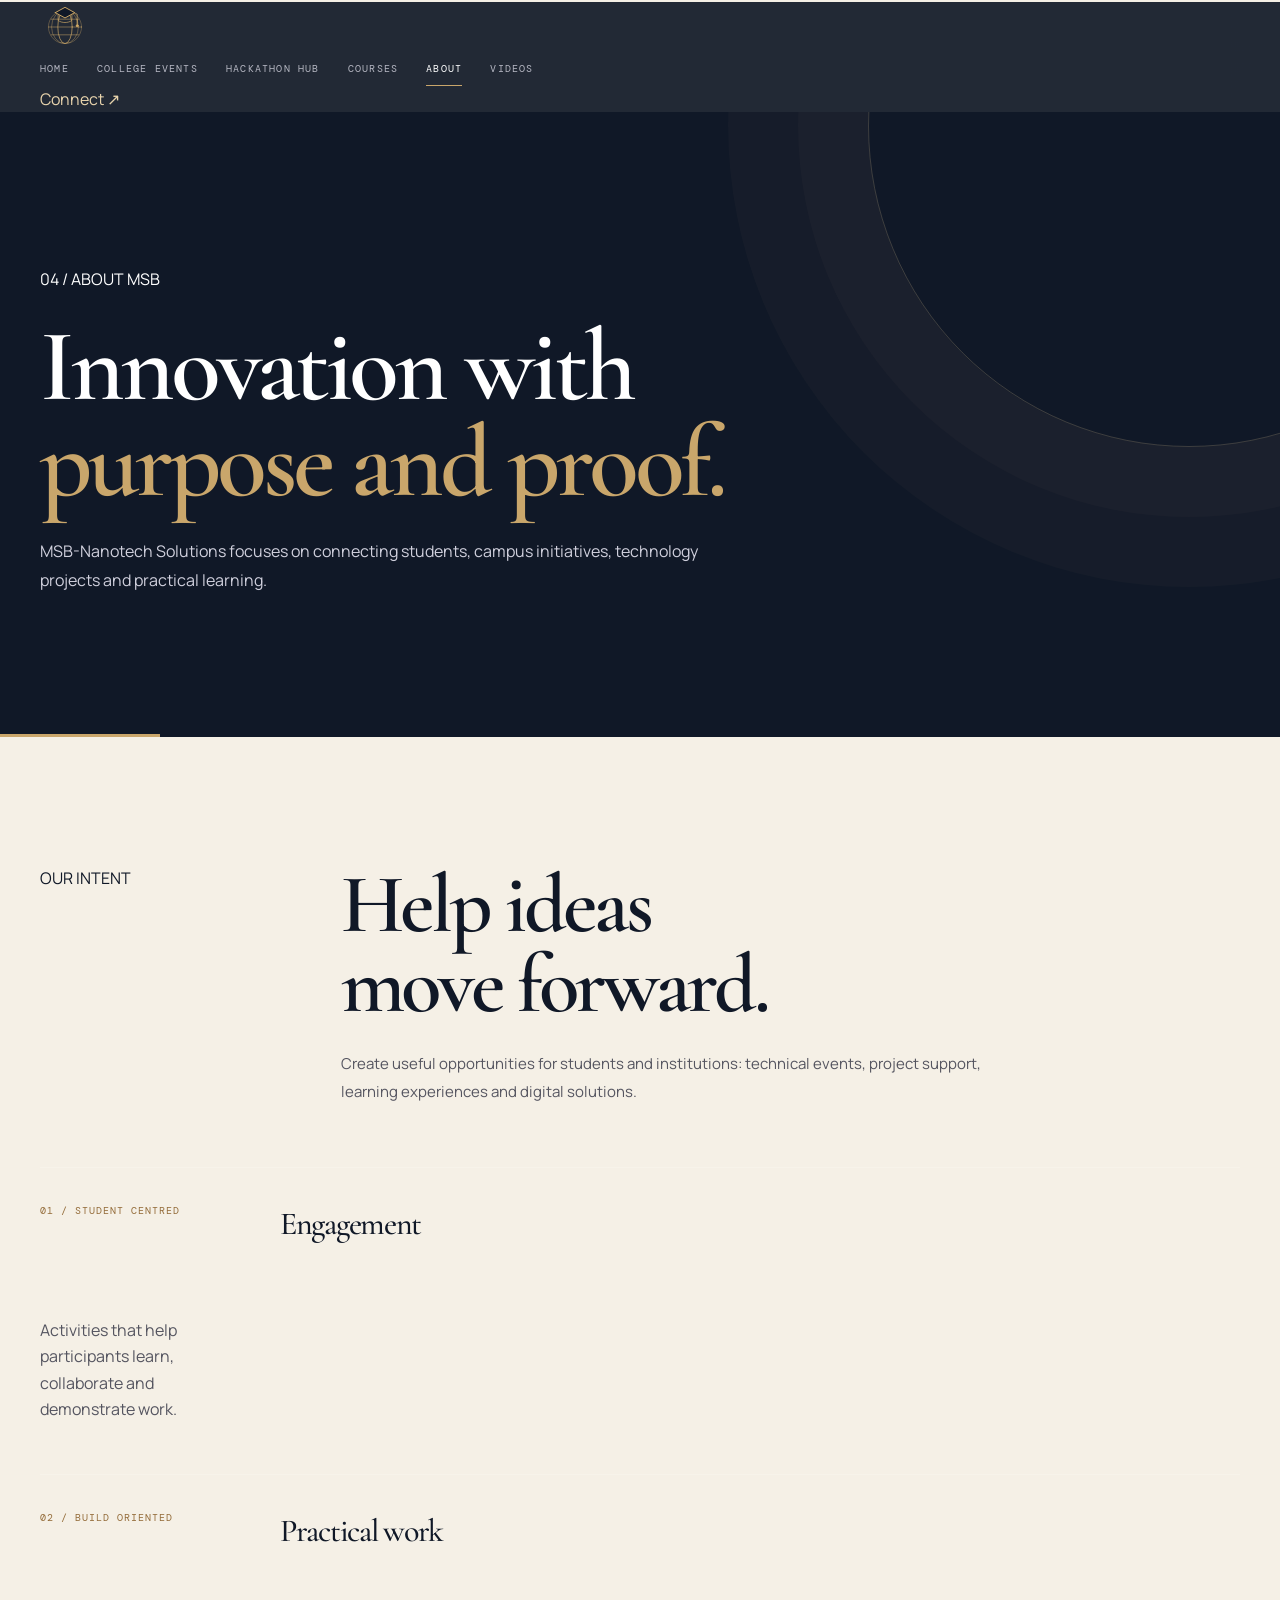
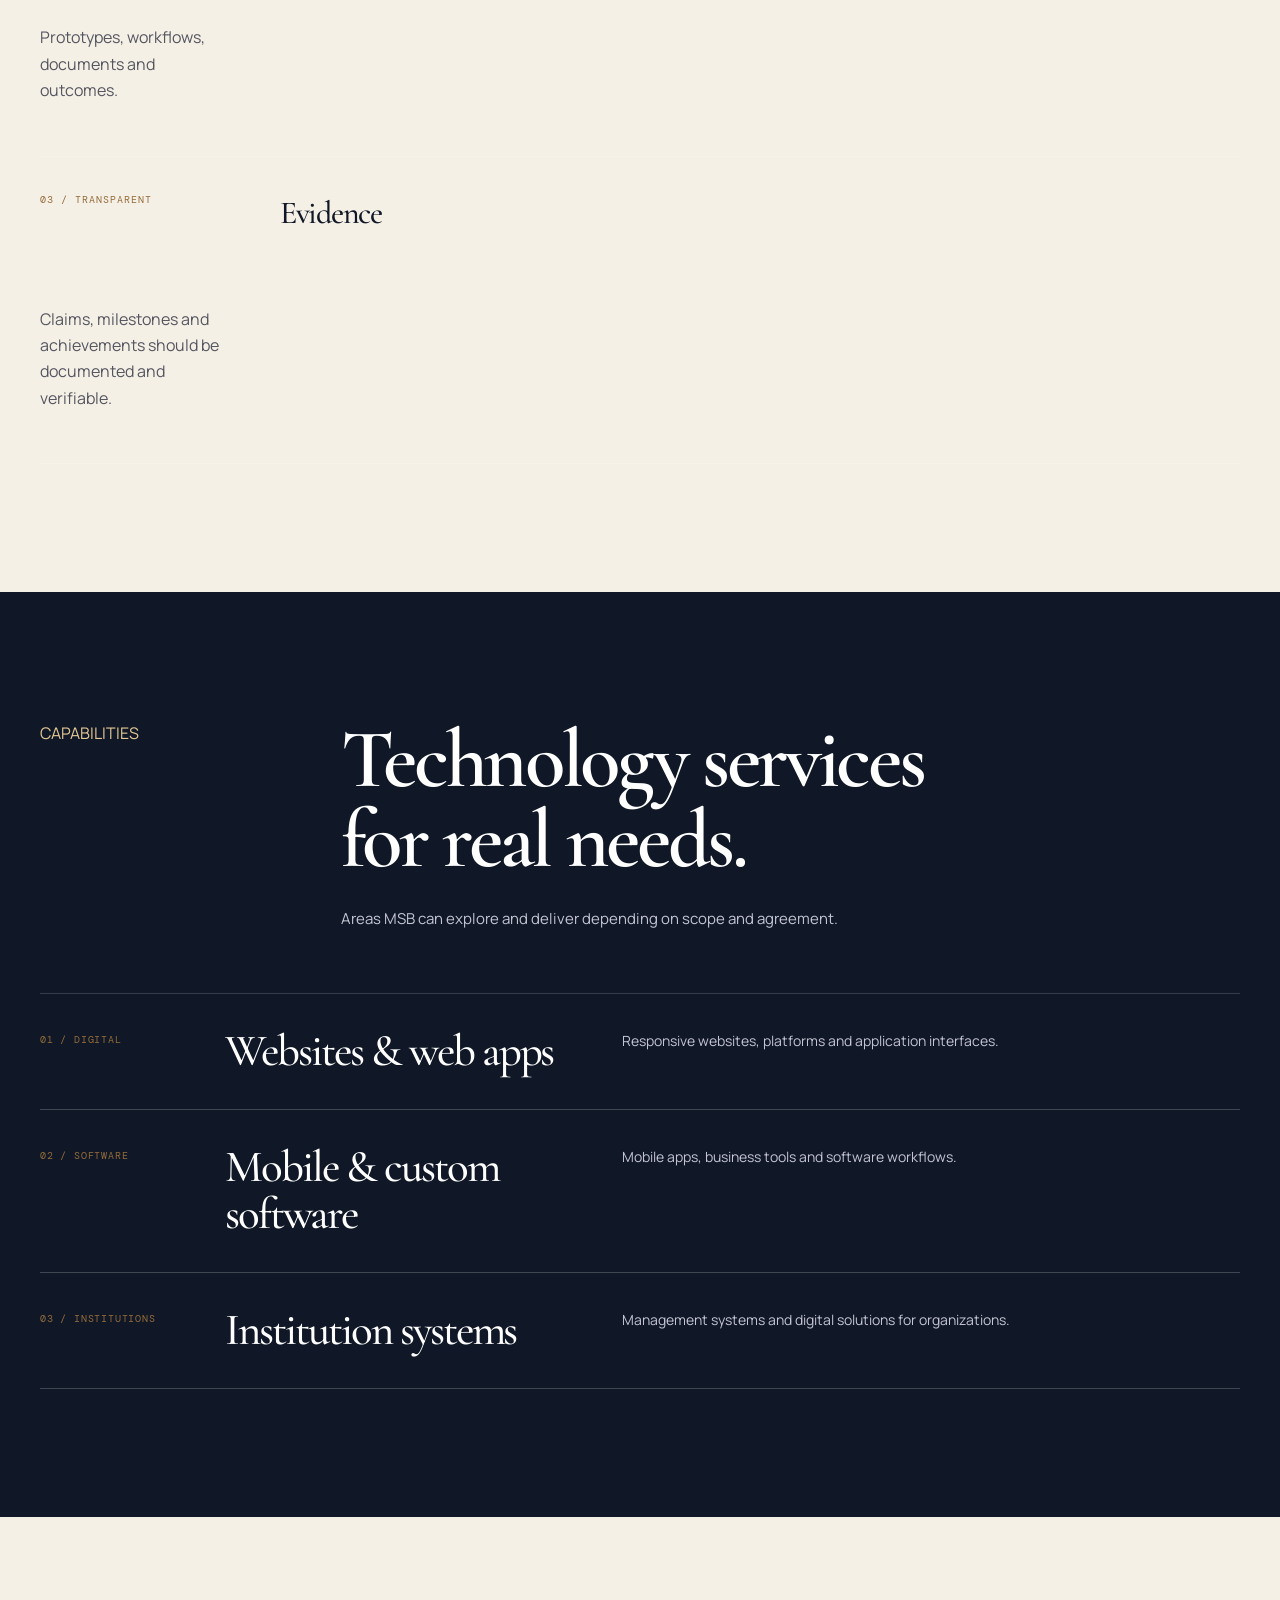
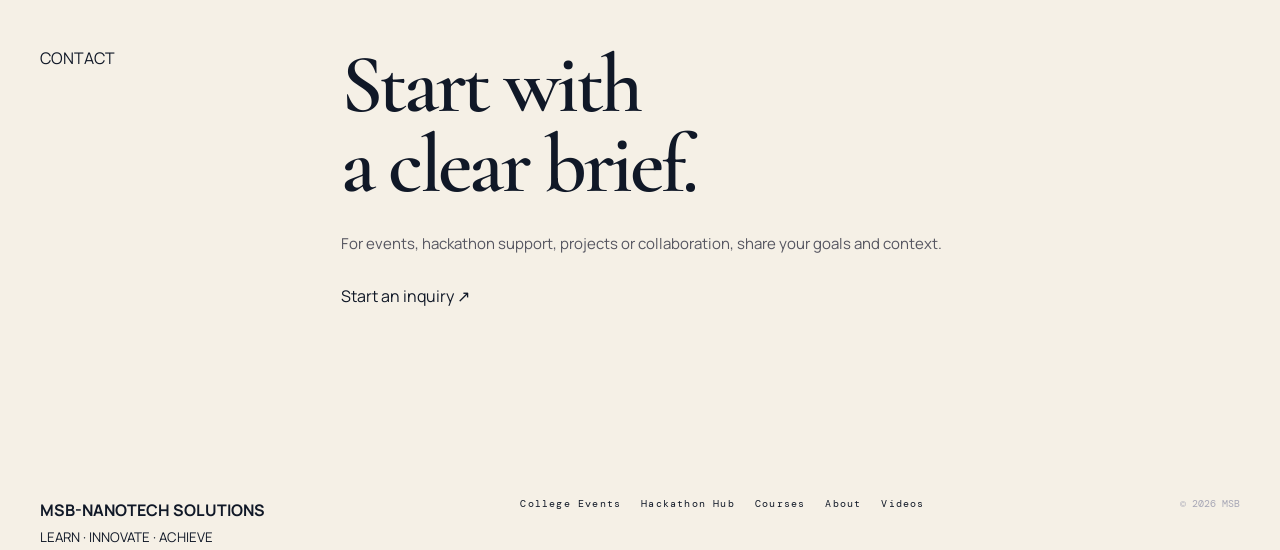
==== commit 6d903ca2: "Load premium editorial typography" ====
--- a/about.html
+++ b/about.html
@@ -1 +1 @@
-<!doctype html><html lang="en"><head><meta charset="utf-8"><meta name="viewport" content="width=device-width,initial-scale=1"><meta name="theme-color" content="#090e1d"><title>about | MSB-Nanotech Solutions</title><link rel="stylesheet" href="assets/site.css?v=gold-globe-motion"></head><body><div class="progress"></div><header><div class="wrap nav"><a class="brand" href="index.html"><img src="assets/msb-emblem.svg" alt="MSB-Nanotech Solutions original logo"></a><nav class="links" aria-label="Navigation"><a href="index.html" >Home</a><a href="events.html" >College Events</a><a href="hackathons.html" >Hackathon Hub</a><a href="courses.html" >Courses</a><a href="about.html" class='active' aria-current='page'>About</a><a href="videos.html" >Videos</a></nav><a class="cta" href="about.html#contact">Connect ↗</a><button class="menu" aria-expanded="false" aria-controls="navigation">Menu</button></div></header><main><div class="pagehero"><div class="wrap"><div class="eyebrow">04 / ABOUT MSB</div><h1>Innovation with<br><em>purpose and proof.</em></h1><p>MSB-Nanotech Solutions focuses on connecting students, campus initiatives, technology projects and practical learning.</p></div></div><section class="section"><div class="wrap"><div class="head"><div class="eyebrow">OUR INTENT</div><div><h2>Help ideas<br>move forward.</h2><p>Create useful opportunities for students and institutions: technical events, project support, learning experiences and digital solutions.</p></div></div><div class="list"><div class="item"><span class="num">01 / STUDENT CENTRED</span><h3>Engagement</h3><p>Activities that help participants learn, collaborate and demonstrate work.</p></div><div class="item"><span class="num">02 / BUILD ORIENTED</span><h3>Practical work</h3><p>Prototypes, workflows, documents and outcomes.</p></div><div class="item"><span class="num">03 / TRANSPARENT</span><h3>Evidence</h3><p>Claims, milestones and achievements should be documented and verifiable.</p></div></div></div></section><section class="section dark" id="services"><div class="wrap"><div class="head"><div class="eyebrow">CAPABILITIES</div><div><h2>Technology services<br>for real needs.</h2><p>Areas MSB can explore and deliver depending on scope and agreement.</p></div></div><div class="cards"><article class="card"><span class="num">01 / DIGITAL</span><h3>Websites & web apps</h3><p>Responsive websites, platforms and application interfaces.</p></article><article class="card"><span class="num">02 / SOFTWARE</span><h3>Mobile & custom software</h3><p>Mobile apps, business tools and software workflows.</p></article><article class="card"><span class="num">03 / INSTITUTIONS</span><h3>Institution systems</h3><p>Management systems and digital solutions for organizations.</p></article></div></div></section><section class="section" id="contact"><div class="wrap"><div class="head"><div class="eyebrow">CONTACT</div><div><h2>Start with<br>a clear brief.</h2><p>For events, hackathon support, projects or collaboration, share your goals and context.</p><a class="button" style="display:inline-block;margin-top:24px" href="https://github.com/dekubakuko2007-arch/nano-tech/issues/new?title=MSB%20inquiry" target="_blank" rel="noopener">Start an inquiry ↗</a></div></div></div></section></main><footer><div class="wrap foot"><span><b>MSB-NANOTECH SOLUTIONS</b><br><small >LEARN · INNOVATE · ACHIEVE</small></span><div class="footlinks"><a href="events.html">College Events</a><a href="hackathons.html">Hackathon Hub</a><a href="courses.html">Courses</a><a href="about.html">About</a><a href="videos.html">Videos</a></div><span class="copyright">© <span id="year"></span> MSB</span></div></footer><script src="assets/site.js"></script></body></html>+<!doctype html><html lang="en"><head><meta charset="utf-8"><meta name="viewport" content="width=device-width,initial-scale=1"><meta name="theme-color" content="#090e1d"><title>about | MSB-Nanotech Solutions</title><link rel="preconnect" href="https://fonts.googleapis.com"><link rel="preconnect" href="https://fonts.gstatic.com" crossorigin><link href="https://fonts.googleapis.com/css2?family=Cormorant+Garamond:wght@500;600;700&display=swap" rel="stylesheet"><link rel="stylesheet" href="assets/site.css?v=gold-globe-motion"></head><body><div class="progress"></div><header><div class="wrap nav"><a class="brand" href="index.html"><img src="assets/msb-emblem.svg" alt="MSB-Nanotech Solutions original logo"></a><nav class="links" aria-label="Navigation"><a href="index.html" >Home</a><a href="events.html" >College Events</a><a href="hackathons.html" >Hackathon Hub</a><a href="courses.html" >Courses</a><a href="about.html" class='active' aria-current='page'>About</a><a href="videos.html" >Videos</a></nav><a class="cta" href="about.html#contact">Connect ↗</a><button class="menu" aria-expanded="false" aria-controls="navigation">Menu</button></div></header><main><div class="pagehero"><div class="wrap"><div class="eyebrow">04 / ABOUT MSB</div><h1>Innovation with<br><em>purpose and proof.</em></h1><p>MSB-Nanotech Solutions focuses on connecting students, campus initiatives, technology projects and practical learning.</p></div></div><section class="section"><div class="wrap"><div class="head"><div class="eyebrow">OUR INTENT</div><div><h2>Help ideas<br>move forward.</h2><p>Create useful opportunities for students and institutions: technical events, project support, learning experiences and digital solutions.</p></div></div><div class="list"><div class="item"><span class="num">01 / STUDENT CENTRED</span><h3>Engagement</h3><p>Activities that help participants learn, collaborate and demonstrate work.</p></div><div class="item"><span class="num">02 / BUILD ORIENTED</span><h3>Practical work</h3><p>Prototypes, workflows, documents and outcomes.</p></div><div class="item"><span class="num">03 / TRANSPARENT</span><h3>Evidence</h3><p>Claims, milestones and achievements should be documented and verifiable.</p></div></div></div></section><section class="section dark" id="services"><div class="wrap"><div class="head"><div class="eyebrow">CAPABILITIES</div><div><h2>Technology services<br>for real needs.</h2><p>Areas MSB can explore and deliver depending on scope and agreement.</p></div></div><div class="cards"><article class="card"><span class="num">01 / DIGITAL</span><h3>Websites & web apps</h3><p>Responsive websites, platforms and application interfaces.</p></article><article class="card"><span class="num">02 / SOFTWARE</span><h3>Mobile & custom software</h3><p>Mobile apps, business tools and software workflows.</p></article><article class="card"><span class="num">03 / INSTITUTIONS</span><h3>Institution systems</h3><p>Management systems and digital solutions for organizations.</p></article></div></div></section><section class="section" id="contact"><div class="wrap"><div class="head"><div class="eyebrow">CONTACT</div><div><h2>Start with<br>a clear brief.</h2><p>For events, hackathon support, projects or collaboration, share your goals and context.</p><a class="button" style="display:inline-block;margin-top:24px" href="https://github.com/dekubakuko2007-arch/nano-tech/issues/new?title=MSB%20inquiry" target="_blank" rel="noopener">Start an inquiry ↗</a></div></div></div></section></main><footer><div class="wrap foot"><span><b>MSB-NANOTECH SOLUTIONS</b><br><small >LEARN · INNOVATE · ACHIEVE</small></span><div class="footlinks"><a href="events.html">College Events</a><a href="hackathons.html">Hackathon Hub</a><a href="courses.html">Courses</a><a href="about.html">About</a><a href="videos.html">Videos</a></div><span class="copyright">© <span id="year"></span> MSB</span></div></footer><script src="assets/site.js"></script></body></html>
--- a/assets/site.css
+++ b/assets/site.css
@@ -7,3 +7,8 @@
 @media(max-width:1050px){.globe-stage{min-height:440px}.hero-cinematic{grid-template-columns:1fr 1fr}.experience-row{grid-template-columns:.5fr 3fr 4fr .5fr}.row-graphic{display:none}}
 @media(max-width:700px){.hero-cinematic{display:flex;flex-direction:column;padding:30px 22px 22px;min-height:auto}.hero-copy{order:1;padding:8px 0 0}.hero-copy h1{font-size:clamp(74px,18vw,112px)}.globe-stage{order:2;min-height:340px;height:340px;margin:0 -8px}.hero-index{order:3;margin:8px 0}.hero-bottom{order:4}.globe-node{font-size:8px;padding:8px}.node-hack{right:0}.globe-caption{font-size:8px}.experience-row{grid-template-columns:32px 1fr 25px;gap:14px}.row-title{font-size:31px;font-family:'Cormorant Garamond',serif}.row-graphic{display:none}.closing-section{overflow:hidden}}
 @media(prefers-reduced-motion:reduce){.reveal{opacity:1;transform:none} .page-transition{display:none}}
+
+/* Globe fallback art: visible even when WebGL or the CDN module is unavailable */
+.globe-stage:before{content:'';position:absolute;z-index:1;width:min(78%,430px);aspect-ratio:1;left:50%;top:50%;transform:translate(-50%,-50%);border-radius:50%;background:radial-gradient(circle at 28% 28%,#20364a 0%,#0c1724 28%,#020304 72%);border:1px solid rgba(201,166,107,.4);box-shadow:inset -22px -28px 45px #000,inset 10px 12px 30px rgba(201,166,107,.12),0 0 65px rgba(201,166,107,.1)}
+.globe-stage:after{content:'';position:absolute;z-index:2;width:min(78%,430px);aspect-ratio:1;left:50%;top:50%;transform:translate(-50%,-50%);border-radius:50%;background:repeating-linear-gradient(0deg,transparent 0 23px,rgba(201,166,107,.16) 24px 25px,transparent 26px 48px),repeating-linear-gradient(90deg,transparent 0 23px,rgba(201,166,107,.16) 24px 25px,transparent 26px 48px);mask-image:radial-gradient(circle,black 58%,transparent 72%);pointer-events:none}
+@media(max-width:700px){.globe-stage:before,.globe-stage:after{width:74%;}}
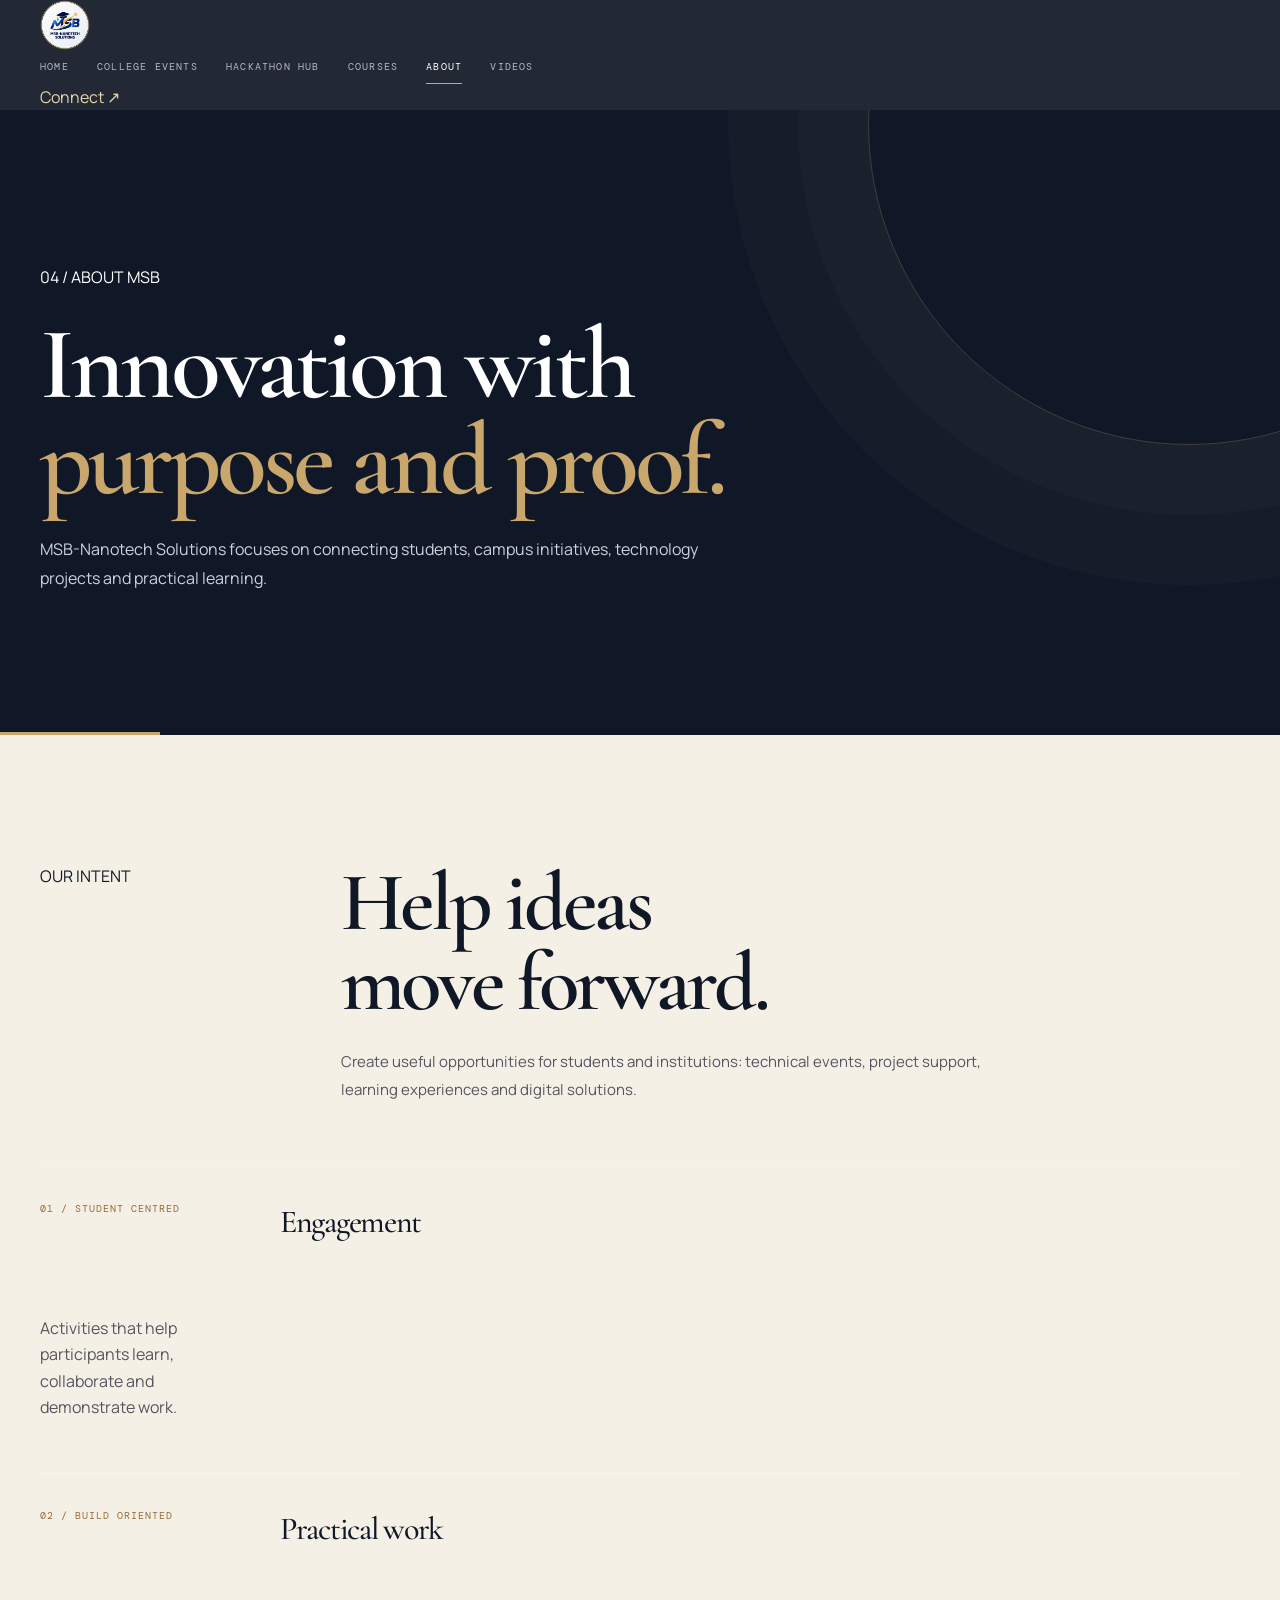
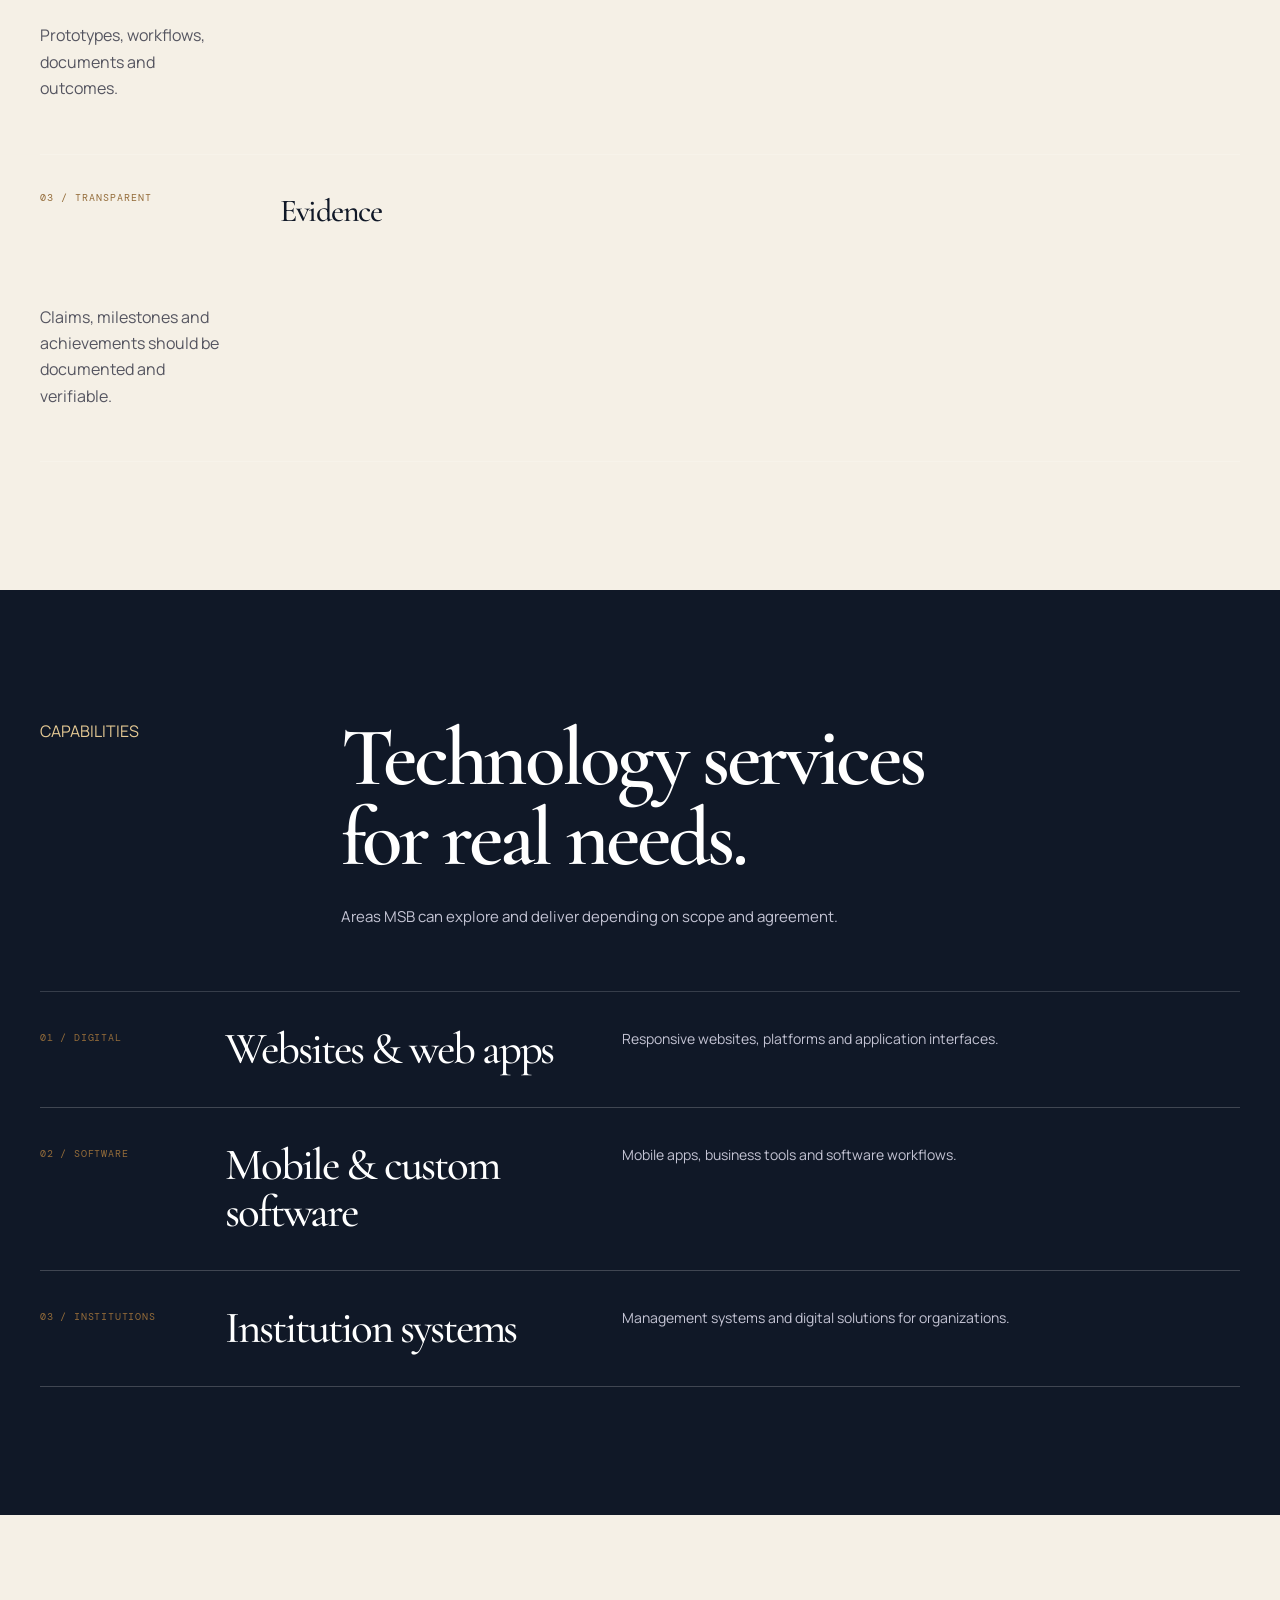
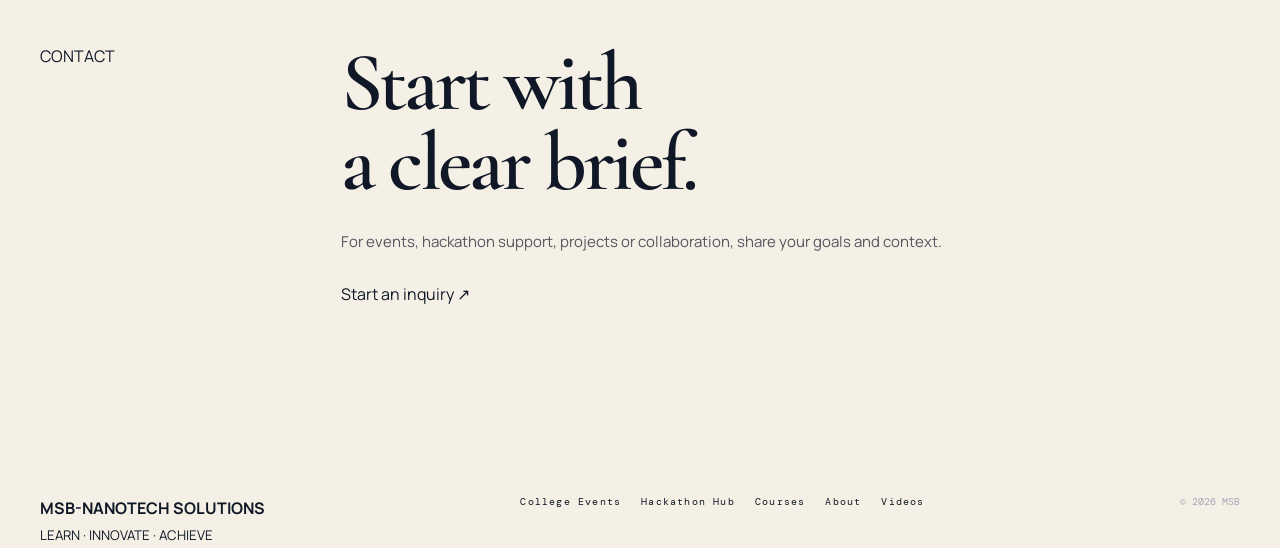
==== commit f1bdfdef: "Restore exact original MSB logo image across pages" ====
--- a/about.html
+++ b/about.html
@@ -1 +1 @@
-<!doctype html><html lang="en"><head><meta charset="utf-8"><meta name="viewport" content="width=device-width,initial-scale=1"><meta name="theme-color" content="#090e1d"><title>about | MSB-Nanotech Solutions</title><link rel="preconnect" href="https://fonts.googleapis.com"><link rel="preconnect" href="https://fonts.gstatic.com" crossorigin><link href="https://fonts.googleapis.com/css2?family=Cormorant+Garamond:wght@500;600;700&display=swap" rel="stylesheet"><link rel="stylesheet" href="assets/site.css?v=gold-globe-motion"></head><body><div class="progress"></div><header><div class="wrap nav"><a class="brand" href="index.html"><img src="assets/msb-emblem.svg" alt="MSB-Nanotech Solutions original logo"></a><nav class="links" aria-label="Navigation"><a href="index.html" >Home</a><a href="events.html" >College Events</a><a href="hackathons.html" >Hackathon Hub</a><a href="courses.html" >Courses</a><a href="about.html" class='active' aria-current='page'>About</a><a href="videos.html" >Videos</a></nav><a class="cta" href="about.html#contact">Connect ↗</a><button class="menu" aria-expanded="false" aria-controls="navigation">Menu</button></div></header><main><div class="pagehero"><div class="wrap"><div class="eyebrow">04 / ABOUT MSB</div><h1>Innovation with<br><em>purpose and proof.</em></h1><p>MSB-Nanotech Solutions focuses on connecting students, campus initiatives, technology projects and practical learning.</p></div></div><section class="section"><div class="wrap"><div class="head"><div class="eyebrow">OUR INTENT</div><div><h2>Help ideas<br>move forward.</h2><p>Create useful opportunities for students and institutions: technical events, project support, learning experiences and digital solutions.</p></div></div><div class="list"><div class="item"><span class="num">01 / STUDENT CENTRED</span><h3>Engagement</h3><p>Activities that help participants learn, collaborate and demonstrate work.</p></div><div class="item"><span class="num">02 / BUILD ORIENTED</span><h3>Practical work</h3><p>Prototypes, workflows, documents and outcomes.</p></div><div class="item"><span class="num">03 / TRANSPARENT</span><h3>Evidence</h3><p>Claims, milestones and achievements should be documented and verifiable.</p></div></div></div></section><section class="section dark" id="services"><div class="wrap"><div class="head"><div class="eyebrow">CAPABILITIES</div><div><h2>Technology services<br>for real needs.</h2><p>Areas MSB can explore and deliver depending on scope and agreement.</p></div></div><div class="cards"><article class="card"><span class="num">01 / DIGITAL</span><h3>Websites & web apps</h3><p>Responsive websites, platforms and application interfaces.</p></article><article class="card"><span class="num">02 / SOFTWARE</span><h3>Mobile & custom software</h3><p>Mobile apps, business tools and software workflows.</p></article><article class="card"><span class="num">03 / INSTITUTIONS</span><h3>Institution systems</h3><p>Management systems and digital solutions for organizations.</p></article></div></div></section><section class="section" id="contact"><div class="wrap"><div class="head"><div class="eyebrow">CONTACT</div><div><h2>Start with<br>a clear brief.</h2><p>For events, hackathon support, projects or collaboration, share your goals and context.</p><a class="button" style="display:inline-block;margin-top:24px" href="https://github.com/dekubakuko2007-arch/nano-tech/issues/new?title=MSB%20inquiry" target="_blank" rel="noopener">Start an inquiry ↗</a></div></div></div></section></main><footer><div class="wrap foot"><span><b>MSB-NANOTECH SOLUTIONS</b><br><small >LEARN · INNOVATE · ACHIEVE</small></span><div class="footlinks"><a href="events.html">College Events</a><a href="hackathons.html">Hackathon Hub</a><a href="courses.html">Courses</a><a href="about.html">About</a><a href="videos.html">Videos</a></div><span class="copyright">© <span id="year"></span> MSB</span></div></footer><script src="assets/site.js"></script></body></html>+<!doctype html><html lang="en"><head><meta charset="utf-8"><meta name="viewport" content="width=device-width,initial-scale=1"><meta name="theme-color" content="#090e1d"><title>about | MSB-Nanotech Solutions</title><link rel="preconnect" href="https://fonts.googleapis.com"><link rel="preconnect" href="https://fonts.gstatic.com" crossorigin><link href="https://fonts.googleapis.com/css2?family=Cormorant+Garamond:wght@500;600;700&display=swap" rel="stylesheet"><link rel="stylesheet" href="assets/site.css?v=gold-globe-motion"></head><body><div class="progress"></div><header><div class="wrap nav"><a class="brand" href="index.html"><img src="assets/MSB-logo.png" alt="MSB-Nanotech Solutions original logo"></a><nav class="links" aria-label="Navigation"><a href="index.html" >Home</a><a href="events.html" >College Events</a><a href="hackathons.html" >Hackathon Hub</a><a href="courses.html" >Courses</a><a href="about.html" class='active' aria-current='page'>About</a><a href="videos.html" >Videos</a></nav><a class="cta" href="about.html#contact">Connect ↗</a><button class="menu" aria-expanded="false" aria-controls="navigation">Menu</button></div></header><main><div class="pagehero"><div class="wrap"><div class="eyebrow">04 / ABOUT MSB</div><h1>Innovation with<br><em>purpose and proof.</em></h1><p>MSB-Nanotech Solutions focuses on connecting students, campus initiatives, technology projects and practical learning.</p></div></div><section class="section"><div class="wrap"><div class="head"><div class="eyebrow">OUR INTENT</div><div><h2>Help ideas<br>move forward.</h2><p>Create useful opportunities for students and institutions: technical events, project support, learning experiences and digital solutions.</p></div></div><div class="list"><div class="item"><span class="num">01 / STUDENT CENTRED</span><h3>Engagement</h3><p>Activities that help participants learn, collaborate and demonstrate work.</p></div><div class="item"><span class="num">02 / BUILD ORIENTED</span><h3>Practical work</h3><p>Prototypes, workflows, documents and outcomes.</p></div><div class="item"><span class="num">03 / TRANSPARENT</span><h3>Evidence</h3><p>Claims, milestones and achievements should be documented and verifiable.</p></div></div></div></section><section class="section dark" id="services"><div class="wrap"><div class="head"><div class="eyebrow">CAPABILITIES</div><div><h2>Technology services<br>for real needs.</h2><p>Areas MSB can explore and deliver depending on scope and agreement.</p></div></div><div class="cards"><article class="card"><span class="num">01 / DIGITAL</span><h3>Websites & web apps</h3><p>Responsive websites, platforms and application interfaces.</p></article><article class="card"><span class="num">02 / SOFTWARE</span><h3>Mobile & custom software</h3><p>Mobile apps, business tools and software workflows.</p></article><article class="card"><span class="num">03 / INSTITUTIONS</span><h3>Institution systems</h3><p>Management systems and digital solutions for organizations.</p></article></div></div></section><section class="section" id="contact"><div class="wrap"><div class="head"><div class="eyebrow">CONTACT</div><div><h2>Start with<br>a clear brief.</h2><p>For events, hackathon support, projects or collaboration, share your goals and context.</p><a class="button" style="display:inline-block;margin-top:24px" href="https://github.com/dekubakuko2007-arch/nano-tech/issues/new?title=MSB%20inquiry" target="_blank" rel="noopener">Start an inquiry ↗</a></div></div></div></section></main><footer><div class="wrap foot"><span><b>MSB-NANOTECH SOLUTIONS</b><br><small >LEARN · INNOVATE · ACHIEVE</small></span><div class="footlinks"><a href="events.html">College Events</a><a href="hackathons.html">Hackathon Hub</a><a href="courses.html">Courses</a><a href="about.html">About</a><a href="videos.html">Videos</a></div><span class="copyright">© <span id="year"></span> MSB</span></div></footer><script src="assets/site.js"></script></body></html>
--- a/assets/site.css
+++ b/assets/site.css
@@ -12,3 +12,17 @@
 .globe-stage:before{content:'';position:absolute;z-index:1;width:min(78%,430px);aspect-ratio:1;left:50%;top:50%;transform:translate(-50%,-50%);border-radius:50%;background:radial-gradient(circle at 28% 28%,#20364a 0%,#0c1724 28%,#020304 72%);border:1px solid rgba(201,166,107,.4);box-shadow:inset -22px -28px 45px #000,inset 10px 12px 30px rgba(201,166,107,.12),0 0 65px rgba(201,166,107,.1)}
 .globe-stage:after{content:'';position:absolute;z-index:2;width:min(78%,430px);aspect-ratio:1;left:50%;top:50%;transform:translate(-50%,-50%);border-radius:50%;background:repeating-linear-gradient(0deg,transparent 0 23px,rgba(201,166,107,.16) 24px 25px,transparent 26px 48px),repeating-linear-gradient(90deg,transparent 0 23px,rgba(201,166,107,.16) 24px 25px,transparent 26px 48px);mask-image:radial-gradient(circle,black 58%,transparent 72%);pointer-events:none}
 @media(max-width:700px){.globe-stage:before,.globe-stage:after{width:74%;}}
+
+/* --- Brand-led cinematic cap-to-globe sequence --- */
+.site-header{position:relative!important;top:auto!important;backdrop-filter:none!important;}
+.scroll-line,.progress{display:none!important}.hero-kicker .live-dot{display:none!important}.hero-gridlines{display:none!important}
+.hero-cinematic{background:#0b1423!important;min-height:calc(100svh - 82px);}
+.hero-cinematic:before{content:'';position:absolute;inset:0;pointer-events:none;background:linear-gradient(115deg,rgba(4,9,18,.96) 0%,rgba(7,14,25,.72) 50%,rgba(7,14,25,.1) 100%),radial-gradient(ellipse at 75% 48%,rgba(179,143,81,.13),transparent 48%);z-index:0}
+.hero-copy,.hero-kicker,.hero-bottom,.hero-index{z-index:2}.hero-copy h1{font-family:'Cormorant Garamond',serif;font-weight:600}.hero-copy h1 span{font-style:normal}
+.cap-stage{grid-column:2;grid-row:2;min-height:540px;position:relative;isolation:isolate;overflow:visible;cursor:grab}.cap-stage canvas{position:absolute;inset:0;width:100%;height:100%;z-index:1;opacity:0;transform:scale(.8);transition:opacity 2.1s ease,transform 2.4s cubic-bezier(.16,.75,.2,1)}.cap-stage.cap-revealed canvas{opacity:1;transform:scale(1)}
+.cap-intro{position:absolute;z-index:5;inset:0;display:grid;place-items:center;pointer-events:none;opacity:1;transition:opacity 1.1s ease,transform 1.6s cubic-bezier(.16,.75,.2,1)}.cap-object{width:min(54%,420px);filter:drop-shadow(0 25px 38px rgba(0,0,0,.5));animation:cap-hover 4s ease-in-out infinite;overflow:visible}.cap-board{fill:#091b4c;stroke:#d5ad68;stroke-width:1.4}.cap-board-side{fill:#10265c;stroke:#d5ad68;stroke-width:1.3}.cap-thread{fill:none;stroke:#c9a66b;stroke-width:3;stroke-linecap:round;stroke-dasharray:140;animation:thread-pull 2.1s cubic-bezier(.4,0,.2,1) forwards}.thread-pull{position:absolute;width:2px;height:38%;background:linear-gradient(#d5ad68,transparent);right:28%;top:45%;transform-origin:top;animation:thread-pull 2.1s cubic-bezier(.4,0,.2,1) forwards}.intro-label{position:absolute;bottom:16%;font:9px var(--mono);letter-spacing:.22em;color:#d2b57e;animation:intro-label 1s 1.2s both}.cap-stage.cap-revealed .cap-intro{opacity:0;transform:scale(.52) rotate(-18deg);transition-delay:.45s}.cap-stage.cap-revealed .cap-object{animation:cap-exit 2.1s cubic-bezier(.16,.75,.2,1) forwards}.cap-stage.cap-revealed .thread-pull{animation:thread-release 1s forwards}.cap-stage.cap-revealed .intro-label{opacity:0}
+@keyframes cap-hover{0%,100%{transform:translateY(0) rotate(-2deg)}50%{transform:translateY(-14px) rotate(2deg)}}@keyframes thread-pull{0%{stroke-dashoffset:0;transform:translateY(0)}100%{stroke-dashoffset:140;transform:translateY(70px)}}@keyframes cap-exit{to{transform:translate(0,80px) scale(.12) rotate(35deg);opacity:0}}@keyframes thread-release{to{height:0;opacity:0;transform:translateY(120px)}}@keyframes intro-label{from{opacity:0;letter-spacing:.4em}to{opacity:1;letter-spacing:.22em}}
+.globe-stage:before,.globe-stage:after{display:none!important}.globe-orbit{border-color:rgba(201,166,107,.13)!important}.orbit-b{border-color:rgba(201,166,107,.09)!important}.globe-caption,.globe-map-note{position:absolute;z-index:6;font:9px var(--mono);letter-spacing:.16em;color:#d7bb85;bottom:6%;left:50%;transform:translateX(-50%);white-space:nowrap}.globe-caption span{color:#a7a8ae;margin-left:22px}.globe-map-note{top:7%;bottom:auto;left:8%;transform:none;color:#b8b8c0}.globe-map-note small{display:block;color:#8c8c98;margin-top:8px;font-size:8px}.globe-node,.node-events,.node-hack,.node-video,.node-proof,.node-courses,.stars,.live-dot{display:none!important}
+.hero-bottom{color:#9b9da6}.hero-index{color:#c9a66b}.experience-row,.method-track article,.statement-band,.closing-section{transition:transform .75s cubic-bezier(.16,.75,.2,1),opacity .75s ease}.reveal{transform:translateY(38px);filter:blur(3px);opacity:0}.reveal.visible{transform:none;filter:none;opacity:1}
+@media(max-width:700px){.cap-stage{min-height:350px;height:350px}.cap-object{width:65%}.intro-label{bottom:12%}.globe-map-note{top:4%;left:3%;font-size:8px}.hero-cinematic{min-height:auto}}
+@media(prefers-reduced-motion:reduce){.cap-object,.cap-thread,.thread-pull{animation:none!important}.cap-stage canvas,.cap-intro{transition:none!important}}
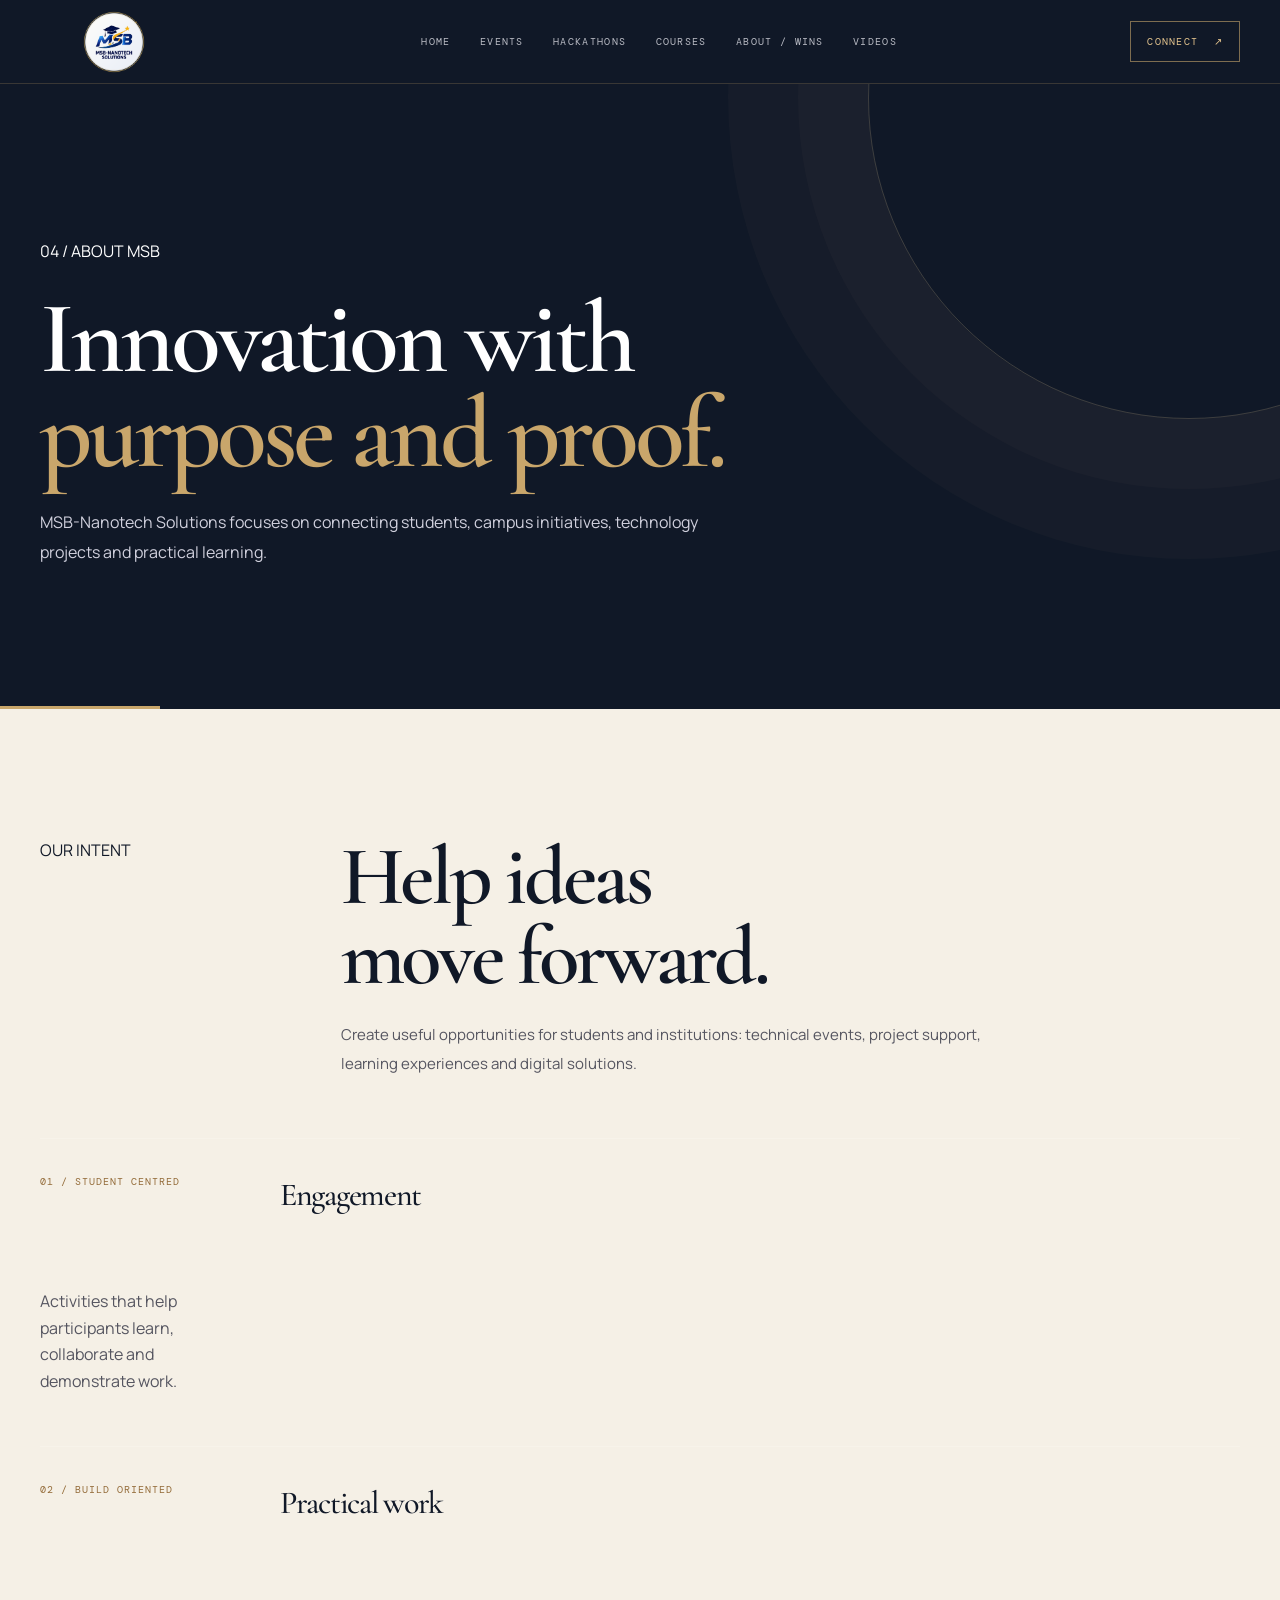
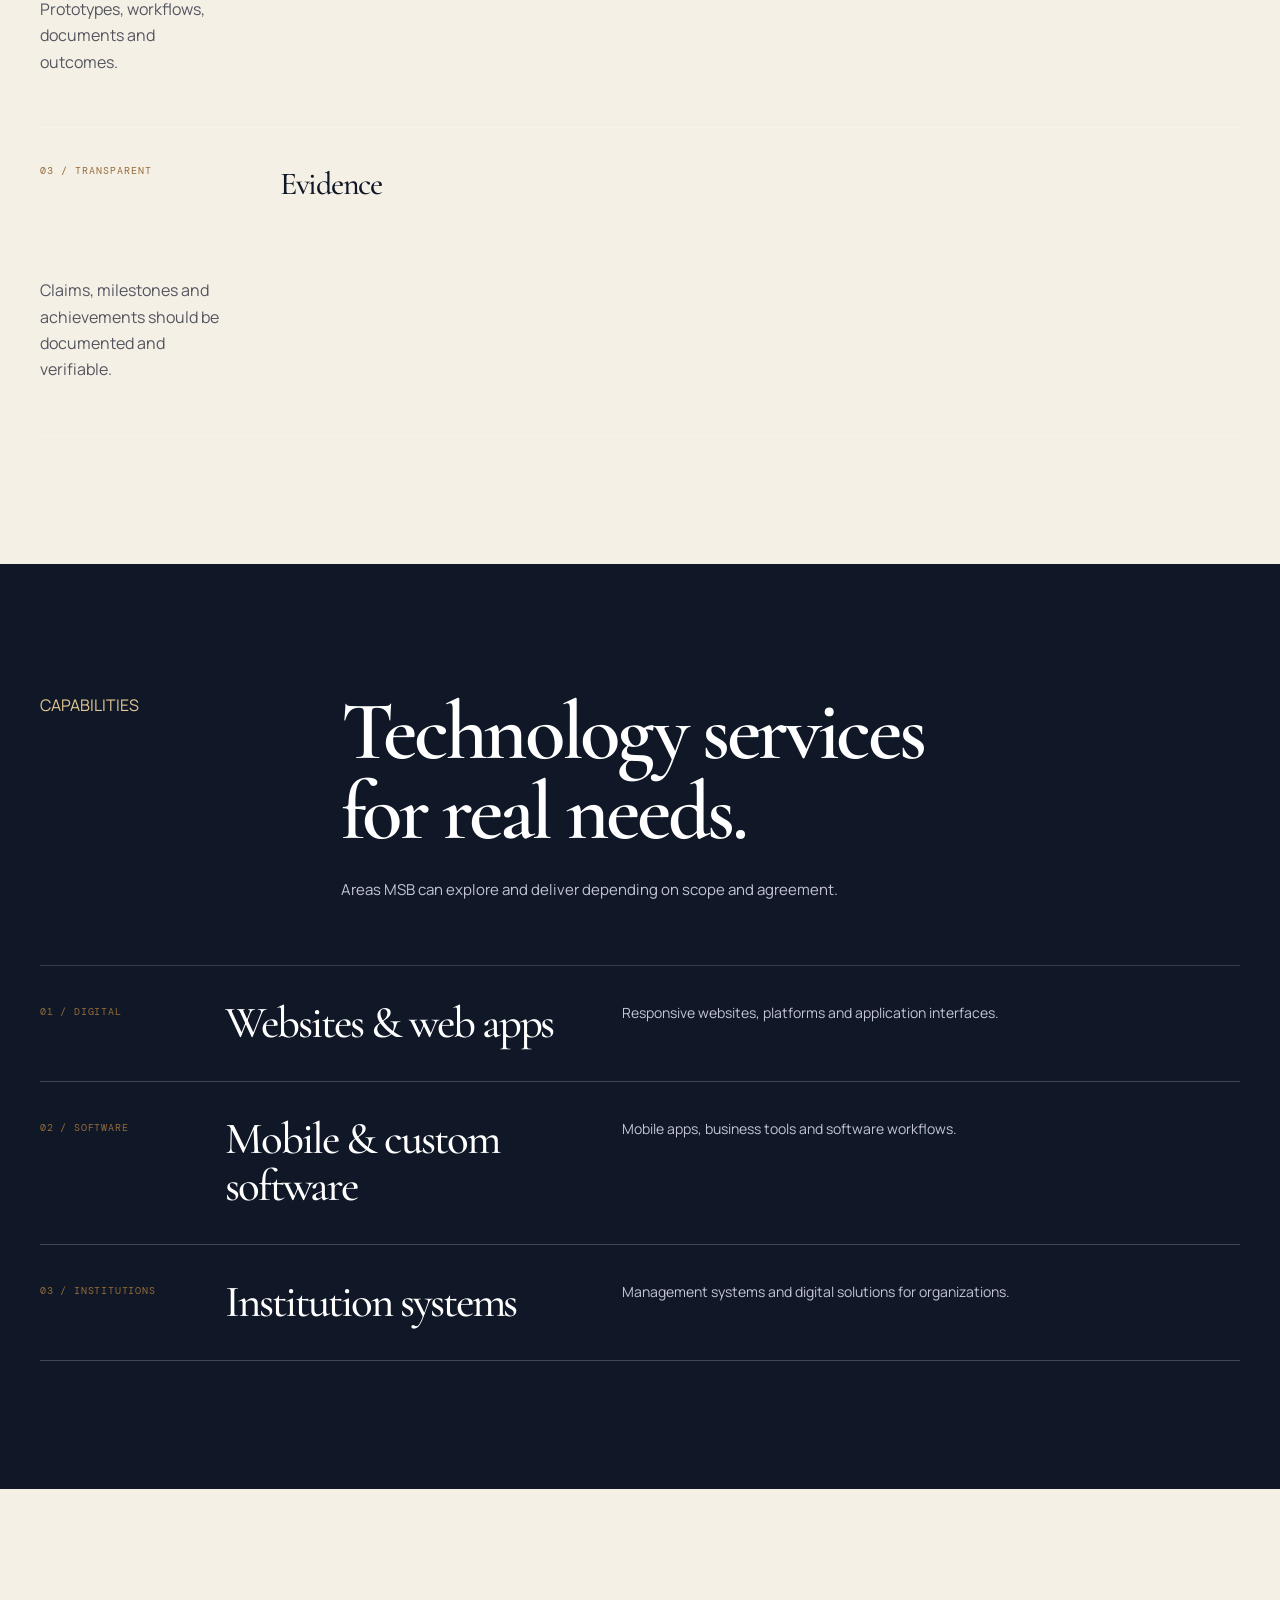
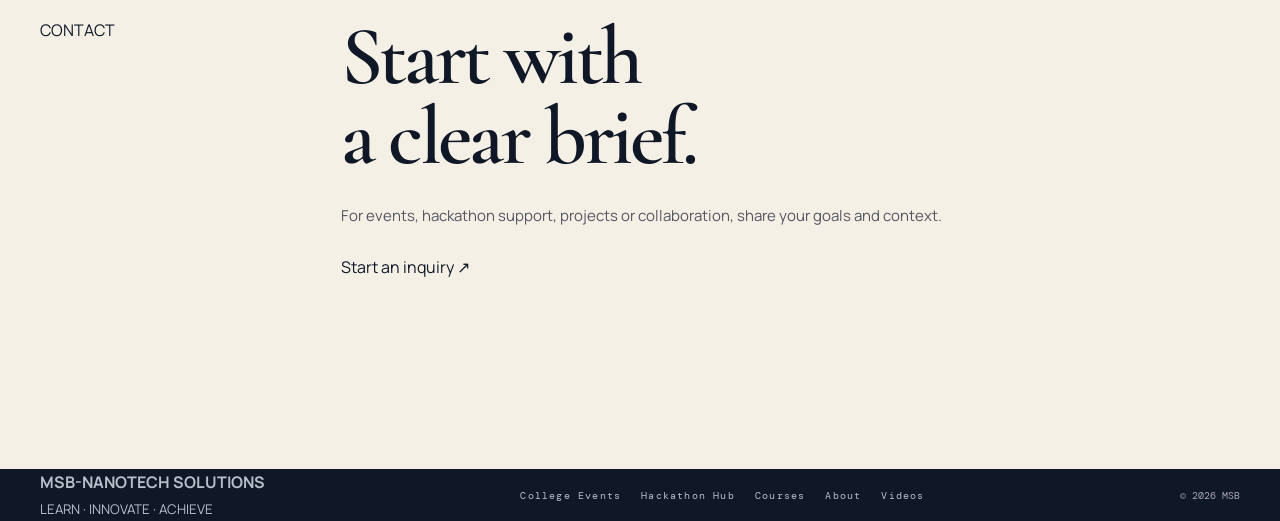
==== commit f021a96e: "Unify responsive MSB navigation across inner pages" ====
--- a/about.html
+++ b/about.html
@@ -1 +1 @@
-<!doctype html><html lang="en"><head><meta charset="utf-8"><meta name="viewport" content="width=device-width,initial-scale=1"><meta name="theme-color" content="#090e1d"><title>about | MSB-Nanotech Solutions</title><link rel="preconnect" href="https://fonts.googleapis.com"><link rel="preconnect" href="https://fonts.gstatic.com" crossorigin><link href="https://fonts.googleapis.com/css2?family=Cormorant+Garamond:wght@500;600;700&display=swap" rel="stylesheet"><link rel="stylesheet" href="assets/site.css?v=gold-globe-motion"></head><body><div class="progress"></div><header><div class="wrap nav"><a class="brand" href="index.html"><img src="assets/MSB-logo.png" alt="MSB-Nanotech Solutions original logo"></a><nav class="links" aria-label="Navigation"><a href="index.html" >Home</a><a href="events.html" >College Events</a><a href="hackathons.html" >Hackathon Hub</a><a href="courses.html" >Courses</a><a href="about.html" class='active' aria-current='page'>About</a><a href="videos.html" >Videos</a></nav><a class="cta" href="about.html#contact">Connect ↗</a><button class="menu" aria-expanded="false" aria-controls="navigation">Menu</button></div></header><main><div class="pagehero"><div class="wrap"><div class="eyebrow">04 / ABOUT MSB</div><h1>Innovation with<br><em>purpose and proof.</em></h1><p>MSB-Nanotech Solutions focuses on connecting students, campus initiatives, technology projects and practical learning.</p></div></div><section class="section"><div class="wrap"><div class="head"><div class="eyebrow">OUR INTENT</div><div><h2>Help ideas<br>move forward.</h2><p>Create useful opportunities for students and institutions: technical events, project support, learning experiences and digital solutions.</p></div></div><div class="list"><div class="item"><span class="num">01 / STUDENT CENTRED</span><h3>Engagement</h3><p>Activities that help participants learn, collaborate and demonstrate work.</p></div><div class="item"><span class="num">02 / BUILD ORIENTED</span><h3>Practical work</h3><p>Prototypes, workflows, documents and outcomes.</p></div><div class="item"><span class="num">03 / TRANSPARENT</span><h3>Evidence</h3><p>Claims, milestones and achievements should be documented and verifiable.</p></div></div></div></section><section class="section dark" id="services"><div class="wrap"><div class="head"><div class="eyebrow">CAPABILITIES</div><div><h2>Technology services<br>for real needs.</h2><p>Areas MSB can explore and deliver depending on scope and agreement.</p></div></div><div class="cards"><article class="card"><span class="num">01 / DIGITAL</span><h3>Websites & web apps</h3><p>Responsive websites, platforms and application interfaces.</p></article><article class="card"><span class="num">02 / SOFTWARE</span><h3>Mobile & custom software</h3><p>Mobile apps, business tools and software workflows.</p></article><article class="card"><span class="num">03 / INSTITUTIONS</span><h3>Institution systems</h3><p>Management systems and digital solutions for organizations.</p></article></div></div></section><section class="section" id="contact"><div class="wrap"><div class="head"><div class="eyebrow">CONTACT</div><div><h2>Start with<br>a clear brief.</h2><p>For events, hackathon support, projects or collaboration, share your goals and context.</p><a class="button" style="display:inline-block;margin-top:24px" href="https://github.com/dekubakuko2007-arch/nano-tech/issues/new?title=MSB%20inquiry" target="_blank" rel="noopener">Start an inquiry ↗</a></div></div></div></section></main><footer><div class="wrap foot"><span><b>MSB-NANOTECH SOLUTIONS</b><br><small >LEARN · INNOVATE · ACHIEVE</small></span><div class="footlinks"><a href="events.html">College Events</a><a href="hackathons.html">Hackathon Hub</a><a href="courses.html">Courses</a><a href="about.html">About</a><a href="videos.html">Videos</a></div><span class="copyright">© <span id="year"></span> MSB</span></div></footer><script src="assets/site.js"></script></body></html>+<!doctype html><html lang="en"><head><meta charset="utf-8"><meta name="viewport" content="width=device-width,initial-scale=1"><meta name="theme-color" content="#090e1d"><title>about | MSB-Nanotech Solutions</title><link rel="preconnect" href="https://fonts.googleapis.com"><link rel="preconnect" href="https://fonts.gstatic.com" crossorigin><link href="https://fonts.googleapis.com/css2?family=Cormorant+Garamond:wght@500;600;700&display=swap" rel="stylesheet"><link rel="stylesheet" href="assets/site.css?v=gold-globe-motion"></head><body><div class="progress"></div><header class="home-header"><div class="home-nav"><a class="home-logo" href="index.html"><img src="assets/MSB-logo.png" alt="MSB Nanotech Solutions"></a><nav class="home-links" aria-label="Main navigation"><a href="index.html">Home</a><a href="events.html">Events</a><a href="hackathons.html">Hackathons</a><a href="courses.html">Courses</a><a href="about.html" aria-current="page">About / Wins</a><a href="videos.html">Videos</a></nav><a class="home-contact" href="about.html#contact">Connect <span>↗</span></a><button class="home-menu" aria-expanded="false" aria-controls="home-navigation">Menu</button></div></header><main><div class="pagehero"><div class="wrap"><div class="eyebrow">04 / ABOUT MSB</div><h1>Innovation with<br><em>purpose and proof.</em></h1><p>MSB-Nanotech Solutions focuses on connecting students, campus initiatives, technology projects and practical learning.</p></div></div><section class="section"><div class="wrap"><div class="head"><div class="eyebrow">OUR INTENT</div><div><h2>Help ideas<br>move forward.</h2><p>Create useful opportunities for students and institutions: technical events, project support, learning experiences and digital solutions.</p></div></div><div class="list"><div class="item"><span class="num">01 / STUDENT CENTRED</span><h3>Engagement</h3><p>Activities that help participants learn, collaborate and demonstrate work.</p></div><div class="item"><span class="num">02 / BUILD ORIENTED</span><h3>Practical work</h3><p>Prototypes, workflows, documents and outcomes.</p></div><div class="item"><span class="num">03 / TRANSPARENT</span><h3>Evidence</h3><p>Claims, milestones and achievements should be documented and verifiable.</p></div></div></div></section><section class="section dark" id="services"><div class="wrap"><div class="head"><div class="eyebrow">CAPABILITIES</div><div><h2>Technology services<br>for real needs.</h2><p>Areas MSB can explore and deliver depending on scope and agreement.</p></div></div><div class="cards"><article class="card"><span class="num">01 / DIGITAL</span><h3>Websites & web apps</h3><p>Responsive websites, platforms and application interfaces.</p></article><article class="card"><span class="num">02 / SOFTWARE</span><h3>Mobile & custom software</h3><p>Mobile apps, business tools and software workflows.</p></article><article class="card"><span class="num">03 / INSTITUTIONS</span><h3>Institution systems</h3><p>Management systems and digital solutions for organizations.</p></article></div></div></section><section class="section" id="contact"><div class="wrap"><div class="head"><div class="eyebrow">CONTACT</div><div><h2>Start with<br>a clear brief.</h2><p>For events, hackathon support, projects or collaboration, share your goals and context.</p><a class="button" style="display:inline-block;margin-top:24px" href="https://github.com/dekubakuko2007-arch/nano-tech/issues/new?title=MSB%20inquiry" target="_blank" rel="noopener">Start an inquiry ↗</a></div></div></div></section></main><footer><div class="wrap foot"><span><b>MSB-NANOTECH SOLUTIONS</b><br><small >LEARN · INNOVATE · ACHIEVE</small></span><div class="footlinks"><a href="events.html">College Events</a><a href="hackathons.html">Hackathon Hub</a><a href="courses.html">Courses</a><a href="about.html">About</a><a href="videos.html">Videos</a></div><span class="copyright">© <span id="year"></span> MSB</span></div></footer><script src="assets/site.js"></script></body></html>
--- a/assets/site.css
+++ b/assets/site.css
@@ -26,3 +26,46 @@
 .hero-bottom{color:#9b9da6}.hero-index{color:#c9a66b}.experience-row,.method-track article,.statement-band,.closing-section{transition:transform .75s cubic-bezier(.16,.75,.2,1),opacity .75s ease}.reveal{transform:translateY(38px);filter:blur(3px);opacity:0}.reveal.visible{transform:none;filter:none;opacity:1}
 @media(max-width:700px){.cap-stage{min-height:350px;height:350px}.cap-object{width:65%}.intro-label{bottom:12%}.globe-map-note{top:4%;left:3%;font-size:8px}.hero-cinematic{min-height:auto}}
 @media(prefers-reduced-motion:reduce){.cap-object,.cap-thread,.thread-pull{animation:none!important}.cap-stage canvas,.cap-intro{transition:none!important}}
+
+/* Refined logo + cinematic interaction overhaul */
+.brand-original{display:block!important;min-width:0!important}.brand-original img{display:block!important;width:clamp(110px,12vw,150px)!important;height:auto!important;max-height:62px!important;object-fit:contain!important;object-position:left center!important;background:transparent!important}.site-header{background:#101827!important;position:relative!important;top:initial!important}.site-header .nav-wrap{padding-block:14px}.site-header .brand-word{display:none!important}.links a{transition:color .25s ease,opacity .25s ease}.links a:hover{opacity:1;color:#c9a66b!important}.links a.active:after{transition:width .3s ease}.header-cta{transition:background .3s,color .3s,transform .3s}.header-cta:hover{transform:translateY(-2px)}
+.hero-cinematic{overflow:hidden!important;min-height:min(850px,calc(100svh - 88px))!important}.hero-cinematic:before{background:linear-gradient(105deg,#0b1423 0%,rgba(11,20,35,.88) 40%,rgba(11,20,35,.3) 100%),radial-gradient(ellipse at 80% 48%,rgba(184,144,80,.09),transparent 58%)!important}.hero-copy{max-width:700px}.hero-copy h1{font-size:clamp(68px,8.8vw,125px)!important;line-height:.82!important;letter-spacing:-.065em!important}.hero-copy p{font-size:clamp(15px,1.3vw,18px)!important;line-height:1.8!important;max-width:440px}.hero-actions{display:flex;flex-wrap:wrap;gap:12px}.primary-link,.secondary-link{min-height:48px;transition:transform .35s cubic-bezier(.2,.8,.2,1),background .35s,color .35s,border-color .35s!important}.primary-link:hover,.secondary-link:hover{transform:translateY(-3px)}
+.cap-stage{min-height:600px!important;position:relative!important;overflow:hidden!important;cursor:grab!important}.cap-stage:active{cursor:grabbing!important}.cap-intro{background:none!important}.cap-object{width:min(60%,460px)!important;filter:drop-shadow(0 28px 30px rgba(0,0,0,.38))!important;animation:cap-float 3.8s ease-in-out infinite!important}.cap-board{fill:#061b52!important;stroke:#c7a56b!important;stroke-width:1.5!important}.cap-board-side{fill:#10296c!important;stroke:#c7a56b!important;stroke-width:1.2!important}.cap-thread{stroke:#d7ad5f!important;stroke-width:3.5!important;animation:thread-release-sequence 2.5s cubic-bezier(.16,.7,.2,1) both!important}.thread-pull{height:38%!important;right:25%!important;top:47%!important;background:linear-gradient(#d8b16d,rgba(216,177,109,.1))!important;animation:thread-pull-sequence 2.4s cubic-bezier(.16,.7,.2,1) both!important}.intro-label{font-size:10px!important;letter-spacing:.2em!important;color:#d8b16d!important;bottom:11%!important}.cap-stage.cap-revealed .cap-intro{transform:scale(.2) rotate(-35deg) translateY(-150px)!important;opacity:0!important;transition:opacity .8s ease,transform 1.5s cubic-bezier(.16,.7,.2,1)!important}.cap-stage.cap-revealed canvas{opacity:1!important;transform:scale(1)!important;transition:opacity 1.6s ease,transform 2s cubic-bezier(.16,.7,.2,1)!important}.cap-stage:not(.cap-revealed) canvas{opacity:0!important}.cap-stage.cap-revealed .intro-label{display:none!important}
+.globe-map-note{top:4%!important;left:5%!important;font-size:9px!important;letter-spacing:.16em!important;color:#c6a56b!important}.globe-map-note small{color:#a0a8b4!important}.globe-caption{bottom:4%!important;letter-spacing:.16em!important;color:#c6a56b!important}.globe-caption span{color:#8996a8!important}.globe-orbit{opacity:.5}.orbit-a,.orbit-b,.orbit-c{transition:transform 1s ease}.globe-stage:hover .orbit-a{transform:translate(-50%,-50%) rotate(-17deg)}.globe-stage:hover .orbit-b{transform:translate(-50%,-50%) rotate(66deg)}
+@keyframes cap-float{0%,100%{transform:translateY(0) rotate(-1.2deg)}50%{transform:translateY(-13px) rotate(1.2deg)}}@keyframes thread-release-sequence{0%,35%{stroke-dashoffset:0;transform:translate(0,0)}75%,100%{stroke-dashoffset:140;transform:translate(25px,60px)}}@keyframes thread-pull-sequence{0%,38%{height:38%;opacity:1;transform:translateY(0)}72%,100%{height:5%;opacity:.15;transform:translateY(85px)}}
+.reveal{filter:none!important}.reveal:not(.visible){opacity:1!important;transform:none!important}.hero-bottom{opacity:.65}.hero-bottom span:last-child{transition:opacity .3s}
+@media(max-width:700px){.brand-original img{width:108px!important;max-height:50px!important}.cap-stage{min-height:380px!important;height:380px!important}.cap-object{width:68%!important}.hero-copy h1{font-size:clamp(64px,16vw,96px)!important}.hero-cinematic{padding-inline:20px!important}}
+@media(prefers-reduced-motion:reduce){.cap-object,.cap-thread,.thread-pull{animation:none!important}.cap-stage.cap-revealed .cap-intro{transition:none!important}}
+
+.pin-info{position:absolute;z-index:10;right:4%;bottom:12%;width:min(250px,42%);padding:16px 18px;background:rgba(8,16,28,.96);border-left:2px solid #c9a66b;color:#f5f0e6;opacity:0;transform:translateY(10px);pointer-events:none;transition:opacity .25s ease,transform .25s ease}.pin-info.shown{opacity:1;transform:translateY(0)}.pin-info-kicker{display:block;font:9px var(--mono);letter-spacing:.18em;color:#c9a66b;margin-bottom:9px}.pin-info-title{display:block;font-family:'Cormorant Garamond',serif;font-size:27px;font-weight:600}.pin-info-desc{display:block;font:11px/1.6 var(--body);color:#aeb7c3;margin-top:6px}.page-transition.active{animation:pagewipe .38s cubic-bezier(.7,0,.2,1) forwards}@keyframes pagewipe{0%{transform:scaleY(0)}45%{transform:scaleY(1);transform-origin:bottom}100%{transform:scaleY(0);transform-origin:top}}@media(max-width:700px){.pin-info{right:3%;bottom:7%;width:68%;padding:12px}}
+
+/* User-driven thread pull: an intentional control, not a floating decoration */
+.cap-intro{pointer-events:auto!important}.thread-pull{z-index:8;position:absolute!important;right:25%!important;top:44%!important;width:72px!important;height:135px!important;padding:0!important;border:0!important;background:transparent!important;display:flex!important;align-items:flex-end!important;justify-content:center!important;cursor:grab!important;touch-action:none!important;color:#d7b36f!important;transform:translateY(var(--pull-distance,0px))!important}.thread-pull:before{content:'';position:absolute;left:50%;top:0;width:2px;height:76px;background:linear-gradient(#c9a66b,#e8d2a1);transform:translateX(-50%);box-shadow:0 0 7px rgba(201,166,107,.12)}.thread-pull:after{content:'';position:absolute;left:50%;top:72px;width:14px;height:14px;border:1px solid #d8b16d;border-radius:50%;background:#101827;transform:translateX(-50%);box-shadow:0 0 0 5px rgba(201,166,107,.05)}.thread-pull span{font:8px var(--mono);letter-spacing:.13em;white-space:nowrap;position:absolute;top:96px;left:50%;transform:translateX(-50%);color:#d8b16d}.thread-pull:hover:after{background:#d8b16d}.thread-pull.pulled{opacity:0!important;transition:opacity .6s!important}.cap-stage.cap-revealed .thread-pull{opacity:0!important;pointer-events:none!important}.cap-stage canvas{pointer-events:auto}.cap-stage{isolation:isolate}
+/* Remove inherited decorative sparkle/dot/cursor motifs */
+.live-dot,.stars,.cursor-fish,.fish-cursor,.floating-dot{display:none!important}
+
+/* Stable vector globe fallback with visible, meaningful location markers */
+.globe-illustration{position:absolute;z-index:2;inset:0;display:grid;place-items:center;opacity:0;transform:scale(.75);transition:opacity 1.3s ease,transform 1.8s cubic-bezier(.16,.75,.2,1);pointer-events:none}.globe-illustration svg{width:min(94%,510px);height:auto;filter:drop-shadow(0 25px 30px rgba(0,0,0,.3));animation:globe-slow-turn 18s ease-in-out infinite alternate}.cap-stage.cap-revealed .globe-illustration{opacity:1;transform:scale(1);pointer-events:auto}.cap-stage.cap-revealed canvas{opacity:.08!important;z-index:1!important}.globe-illustration svg circle{vector-effect:non-scaling-stroke}.map-pin{position:absolute;z-index:5;pointer-events:auto;border:0;background:none;padding:8px;transform:translate(-50%,-50%);cursor:pointer}.map-pin span{display:block;width:12px;height:12px;background:#e0bb76;border:2px solid #f5f0e6;border-radius:50%;box-shadow:0 0 0 4px rgba(201,166,107,.14);transition:transform .25s,box-shadow .25s}.map-pin:hover span,.map-pin:focus-visible span{transform:scale(1.6);box-shadow:0 0 0 8px rgba(201,166,107,.18)}.map-pin:focus-visible{outline:2px solid #f5f0e6;outline-offset:3px}.static-pin-info{position:absolute;z-index:8;left:5%;bottom:7%;padding:12px 15px;background:rgba(7,14,24,.94);border-left:2px solid #c9a66b;max-width:230px;color:#f5f0e6;opacity:0;transform:translateY(8px);transition:opacity .2s,transform .2s;pointer-events:none}.static-pin-info.active{opacity:1;transform:none}.static-pin-info strong{display:block;font-family:'Cormorant Garamond',serif;font-size:25px}.static-pin-info span{display:block;font:10px/1.5 var(--body);color:#aab5c5;margin-top:5px}@keyframes globe-slow-turn{from{transform:rotate(-2deg)}to{transform:rotate(2deg)}}.cap-stage.cap-revealed .globe-illustration svg{animation:globe-slow-turn 18s ease-in-out infinite alternate}
+
+/* ===== MSB landing rebuild / durable shared-page patch ===== */
+:root{--gold:#c9a66b;--midnight:#0b1423;--ivory:#f2eee5;--line-gold:rgba(201,166,107,.4)}
+body.msb-home{background:var(--midnight);color:var(--ivory);font-family:Manrope,sans-serif}
+.msb-home a{color:inherit}.home-header{position:absolute;inset:0 0 auto;height:84px;z-index:50;border-bottom:1px solid rgba(255,255,255,.12);background:rgba(10,18,31,.7)}.home-nav{width:min(1500px,calc(100% - 80px));margin:auto;height:100%;display:flex;align-items:center;justify-content:space-between;gap:28px}.home-logo img{width:clamp(100px,12vw,148px);max-height:62px;object-fit:contain}.home-links{display:flex;align-items:center;gap:clamp(16px,2.3vw,34px)}.home-links a,.home-contact{font:10px 'DM Mono',monospace;text-transform:uppercase;letter-spacing:.13em;color:#b9bbc4;transition:color .25s}.home-links a:hover,.home-contact:hover{color:var(--gold)}.home-contact{border:1px solid rgba(201,166,107,.6);padding:13px 16px;color:#e4c48e}.home-contact span{margin-left:8px}.home-menu{display:none;background:transparent;border:1px solid #9b8b70;color:#fff;padding:10px 13px;min-height:44px}
+.home-hero{position:relative;min-height:100svh;overflow:hidden;display:grid;grid-template-columns:1fr 1.05fr;padding:150px max(40px,calc((100vw - 1460px)/2)) 40px;background:radial-gradient(ellipse at 76% 50%,#1a293c 0,#101a2b 28%,#0b1423 68%);isolation:isolate}.hero-bg-geometry{position:absolute;inset:0;z-index:-1;overflow:hidden}.hero-bg-geometry span{position:absolute;border:1px solid rgba(201,166,107,.08);border-radius:50%;width:55vw;height:55vw;top:5%;right:-20%;animation:slow-orbit 45s linear infinite}.hero-bg-geometry span:nth-child(2){width:40vw;height:40vw;right:-10%;top:18%;border-color:rgba(255,255,255,.045);animation-duration:60s}.hero-bg-geometry span:nth-child(3){width:30vw;height:30vw;right:5%;top:30%;animation-duration:90s}.hero-eyebrow,.section-meta{font:10px 'DM Mono',monospace;letter-spacing:.16em;color:#c5a36d}.hero-eyebrow{position:absolute;top:110px;left:max(40px,calc((100vw - 1460px)/2));display:flex;align-items:center;gap:14px}.eyebrow-rule{width:34px;height:1px;background:var(--gold)}.home-headline{align-self:center;max-width:620px;position:relative;z-index:4}.hero-overline{font:11px 'DM Mono',monospace;letter-spacing:.15em;text-transform:uppercase;color:#a9b0be;margin:0 0 35px}.home-headline h1{font:600 clamp(76px,10vw,145px)/.82 'Playfair Display',serif;letter-spacing:-.055em;margin:0 0 30px;color:#f3eee4}.home-headline h1 span{color:var(--gold);font-style:italic}.hero-description{max-width:420px;color:#b7bdc8;font-size:15px;line-height:1.9}.hero-buttons{display:flex;align-items:center;gap:25px;margin-top:32px;flex-wrap:wrap}.gold-button{display:inline-flex;align-items:center;gap:25px;padding:15px 21px;background:var(--gold);color:#101827!important;font:11px 'DM Mono',monospace;letter-spacing:.08em;text-transform:uppercase;transition:transform .3s,background .3s}.gold-button:hover{transform:translateY(-3px);background:#e0c38e}.text-button{display:inline-flex;gap:12px;align-items:center;border-bottom:1px solid rgba(255,255,255,.3);padding:13px 0;color:#f1eee6!important;font:10px 'DM Mono',monospace;text-transform:uppercase;letter-spacing:.1em;transition:border-color .25s,color .25s}.text-button:hover{border-color:var(--gold);color:var(--gold)!important}.hero-note{display:flex;justify-content:space-between;gap:20px;margin-top:75px;color:#848e9e;font:9px 'DM Mono',monospace;letter-spacing:.14em}.hero-object-wrap{position:relative;min-height:530px;display:flex;align-items:center;justify-content:center;animation:hero-entrance 1.25s cubic-bezier(.16,.8,.2,1) both;animation-delay:.15s}.hero-object-stage{position:relative;width:min(100%,660px);aspect-ratio:1;display:grid;place-items:center}.cap-object-container{position:absolute;inset:0;display:grid;place-items:center;transition:transform 1.4s cubic-bezier(.16,.7,.2,1),opacity 1.1s;z-index:4}.hero-cap{width:85%;overflow:visible;filter:drop-shadow(0 28px 24px rgba(0,0,0,.35));animation:cap-drift 5.2s ease-in-out infinite}.cap-top{fill:#071d57;stroke:var(--gold);stroke-width:2}.cap-under{fill:#0e2c6c;stroke:var(--gold);stroke-width:1.4}.cap-line{fill:none;stroke:url(#capGold);stroke-width:5;stroke-linecap:round}.cap-tassel{fill:var(--gold);stroke:#f0d8aa;stroke-width:1}.thread-control{position:absolute;right:17%;top:62%;height:170px;width:100px;z-index:6;background:none;border:0;color:var(--gold);cursor:grab;touch-action:none;transform:translateY(var(--thread-y,0px));transition:transform .25s}.thread-control:active{cursor:grabbing}.thread-line{position:absolute;left:50%;top:0;height:112px;width:2px;background:linear-gradient(#d7bb8b,rgba(201,166,107,.15));transform:translateX(-50%)}.thread-handle{position:absolute;top:108px;left:50%;width:16px;height:16px;border-radius:50%;border:2px solid #e2c18a;background:#0b1423;transform:translateX(-50%);box-shadow:0 0 0 7px rgba(201,166,107,.08);transition:background .25s,transform .25s}.thread-control:hover .thread-handle{background:var(--gold);transform:translateX(-50%) scale(1.25)}.thread-label{position:absolute;top:137px;left:50%;transform:translateX(-50%);font:9px 'DM Mono',monospace;letter-spacing:.14em;white-space:nowrap}.cap-annotation{position:absolute;bottom:10%;left:10%;font:9px 'DM Mono',monospace;letter-spacing:.15em;color:#8892a4}.home-globe{position:absolute;inset:0;display:grid;place-items:center;opacity:0;transform:scale(.68) rotate(-15deg);transition:opacity 1.3s,transform 2s cubic-bezier(.16,.7,.2,1);pointer-events:none}.home-globe svg{width:92%;height:auto;filter:drop-shadow(0 35px 45px rgba(0,0,0,.4))}.globe-shell{stroke:rgba(201,166,107,.55);stroke-width:1.5}.globe-grid{fill:none;stroke:rgba(201,166,107,.24);stroke-width:1.2}.globe-land{fill:rgba(201,166,107,.18);stroke:rgba(201,166,107,.45);stroke-width:1.2}.globe-pin{position:absolute;left:var(--x);top:var(--y);transform:translate(-50%,-50%);z-index:5;pointer-events:auto;cursor:pointer;padding:10px}.globe-pin span{display:block;width:11px;height:11px;border:2px solid #f0d8aa;border-radius:50%;background:var(--gold);box-shadow:0 0 0 5px rgba(201,166,107,.12);animation:pin-pulse 3s ease-in-out infinite}.globe-pin:hover span{transform:scale(1.6)}.globe-tooltip{position:absolute;bottom:9%;left:7%;padding:13px 16px;background:rgba(8,16,29,.96);border-left:2px solid var(--gold);max-width:240px;opacity:0;transform:translateY(8px);transition:.25s;pointer-events:none}.globe-tooltip.active{opacity:1;transform:none}.globe-tooltip strong{display:block;font:24px 'Playfair Display',serif;color:#f4eee2}.globe-tooltip span{display:block;font-size:10px;color:#9eabbc;margin-top:4px}.globe-label{position:absolute;top:8%;left:6%;font:9px 'DM Mono',monospace;letter-spacing:.15em;color:#d0b27a}.cap-object-container.released{opacity:0;transform:scale(.35) rotate(30deg);pointer-events:none}.home-globe.revealed{opacity:1;transform:scale(1) rotate(0);pointer-events:auto}.object-caption{position:absolute;bottom:1%;left:4%;right:4%;display:flex;justify-content:space-between;font:9px 'DM Mono',monospace;letter-spacing:.16em;color:#8d9bad}.hero-frame-mark{position:absolute;right:3%;top:5%;font:10px 'DM Mono',monospace;letter-spacing:.2em;color:var(--gold);opacity:.7}.hero-frame-mark span{color:#8c96a6}.hero-bottom-line{position:absolute;bottom:0;left:0;right:0;height:1px;background:linear-gradient(90%,transparent,rgba(201,166,107,.35),transparent)}
+.home-intro{background:#e9e5dc;color:#111827;padding:115px max(40px,calc((100vw - 1320px)/2));display:grid;grid-template-columns:1fr 2.2fr 1fr;gap:45px}.intro-index{font:10px 'DM Mono',monospace;color:#85633b;letter-spacing:.15em}.intro-copy h2,.section-heading h2,.hack-layout h2,.course-layout h2,.proof-layout h2,.media-layout h2,.home-contact-section h2{font:600 clamp(52px,7vw,100px)/.93 'Playfair Display',serif;letter-spacing:-.04em;margin:0}.intro-copy h2 em,.section-heading h2 em,.hack-layout h2 em,.course-layout h2 em,.proof-layout h2 em,.media-layout h2 em,.home-contact-section h2 em{color:#9d7443;font-style:italic}.intro-copy p{max-width:540px;margin:32px 0 0;color:#60636a;line-height:1.9}.intro-side{align-self:end;font:10px 'DM Mono',monospace;color:#8a6a44;letter-spacing:.14em}.intro-side ul{list-style:none;padding:0;margin:18px 0 0;color:#30343c;line-height:2.4;letter-spacing:0}
+.home-section{padding:100px max(40px,calc((100vw - 1320px)/2))}.section-meta{display:flex;justify-content:space-between;gap:24px;border-bottom:1px solid currentColor;padding-bottom:18px;margin-bottom:60px}.events-section{background:#f2eee5;color:#121827}.section-heading{display:flex;align-items:end;justify-content:space-between;gap:40px;margin-bottom:55px}.section-heading p{max-width:370px;color:#60636a;line-height:1.8}.event-layout{display:grid;grid-template-columns:1.15fr 1fr;gap:65px}.event-feature{display:grid;grid-template-columns:1fr 1fr;gap:25px;align-items:end}.event-graphic{min-height:370px;background:#13233b;position:relative;overflow:hidden;display:grid;place-items:center;color:#d4b47b;font:11px 'DM Mono',monospace;letter-spacing:.16em;text-align:center}.event-graphic-ring{position:absolute;width:65%;aspect-ratio:1;border:1px solid rgba(201,166,107,.45);border-radius:50%;box-shadow:0 0 0 35px rgba(201,166,107,.05),0 0 0 70px rgba(201,166,107,.03)}.event-graphic-cross{position:absolute;inset:0;background:linear-gradient(45deg,transparent 49.8%,rgba(201,166,107,.18) 50%,transparent 50.2%),linear-gradient(90deg,transparent 49.8%,rgba(201,166,107,.18) 50%,transparent 50.2%)}.event-graphic span{z-index:2}.feature-caption span{font:9px 'DM Mono',monospace;color:#97703f;letter-spacing:.15em}.feature-caption h3{font:500 32px 'Playfair Display',serif;margin:16px 0}.event-options{border-top:1px solid #c4c1b8}.event-options a{display:grid;grid-template-columns:45px 1fr 30px;align-items:center;gap:18px;padding:24px 0;border-bottom:1px solid #c4c1b8;transition:padding .3s}.event-options a:hover{padding-left:10px}.event-options a>span{font:10px 'DM Mono',monospace;color:#997443}.event-options h3{font:500 23px 'Playfair Display',serif;margin:0}.event-options p{font-size:12px;color:#62646c;margin:6px 0 0}.event-options b{font-size:20px;color:#97703f}
+.hack-section{background:#0e1829;color:#f2eee5}.hack-layout{display:grid;grid-template-columns:1fr 1.2fr;gap:80px}.hack-layout>div:first-child>p,.course-layout p,.proof-layout p,.media-layout p{max-width:480px;color:#aab4c4;line-height:1.9;margin:30px 0}.hack-workflow{border-top:1px solid rgba(201,166,107,.5)}.hack-workflow>div{padding:24px 0;border-bottom:1px solid rgba(255,255,255,.15)}.hack-workflow span{font:9px 'DM Mono',monospace;letter-spacing:.15em;color:var(--gold)}.hack-workflow h3{font:500 24px 'Playfair Display',serif;margin:12px 0}.hack-workflow p{color:#aab4c4;font-size:13px;margin:0}
+.course-section{background:#d1ab72;color:#101827}.course-layout{display:grid;grid-template-columns:.65fr 2fr 1fr;gap:55px;align-items:center}.course-layout p{color:#4f4b44}.course-stamp{border:1px solid #735734;aspect-ratio:1;display:grid;place-items:center;text-align:center;font:12px 'DM Mono',monospace;letter-spacing:.15em;transform:rotate(-8deg);max-width:150px}.dark-text{color:#111827!important;border-color:#735734}.course-topics{display:flex;flex-direction:column;gap:15px;font:10px 'DM Mono',monospace;letter-spacing:.15em;border-top:1px solid rgba(40,30,20,.35);padding-top:20px}.course-topics span{padding-bottom:13px;border-bottom:1px solid rgba(40,30,20,.22)}
+.proof-section{background:#eee9df;color:#111827}.proof-layout{display:grid;grid-template-columns:1fr 1fr;gap:80px;align-items:center}.proof-layout p{color:#62636a}.proof-placeholder{border:1px solid #b6aa96;min-height:360px;padding:25px;display:flex;flex-direction:column;justify-content:space-between;color:#84623b;font:9px 'DM Mono',monospace;letter-spacing:.15em}.proof-lines{height:240px;background:repeating-linear-gradient(0deg,transparent 0 25px,rgba(100,80,50,.15) 26px 27px);border-left:1px solid rgba(100,80,50,.2);border-bottom:1px solid rgba(100,80,50,.2)}.proof-placeholder small{color:#6d6d6d}
+.video-section{background:#172238;color:#f3eee5}.media-layout{display:grid;grid-template-columns:1fr 1fr;gap:65px;align-items:center}.media-graphic{min-height:360px;background:#091321;display:grid;place-items:center;position:relative;overflow:hidden;border:1px solid rgba(201,166,107,.2)}.media-graphic:before{content:'';position:absolute;width:70%;aspect-ratio:1;border:1px solid rgba(201,166,107,.3);border-radius:50%;box-shadow:0 0 0 30px rgba(201,166,107,.035),0 0 0 60px rgba(201,166,107,.025)}.media-graphic>span{position:absolute;top:25px;left:25px;font:9px 'DM Mono',monospace;letter-spacing:.15em;color:#c9a66b}.media-play{width:70px;height:70px;border:1px solid var(--gold);border-radius:50%;display:grid;place-items:center;color:var(--gold);padding-left:5px;z-index:2}
+.home-contact-section{background:#c9a66b;color:#101827;padding:90px max(40px,calc((100vw - 1320px)/2));display:flex;align-items:center;justify-content:space-between;gap:40px}.home-contact-section>div>span{font:10px 'DM Mono',monospace;letter-spacing:.16em;color:#6e5331}.home-contact-section h2{margin-top:35px}.home-contact-section h2 em{color:#f1e0bd}
+.home-footer{background:#090f1b;color:#9ca6b6;padding:45px max(40px,calc((100vw - 1320px)/2));display:grid;grid-template-columns:1fr 1fr 2fr 1fr;gap:25px;align-items:center;font:9px 'DM Mono',monospace;letter-spacing:.13em}.footer-brand img{width:115px;max-height:55px;object-fit:contain}.home-footer nav{display:flex;flex-wrap:wrap;gap:20px}.home-footer a:hover{color:var(--gold)}.home-footer small{justify-self:end}
+.home-transition{position:fixed;inset:0;background:#c9a66b;z-index:100;pointer-events:none;transform:scaleY(0);transform-origin:bottom}.home-transition.active{animation:home-wipe .42s cubic-bezier(.7,0,.2,1)}@keyframes home-wipe{0%{transform:scaleY(0)}42%{transform:scaleY(1);transform-origin:bottom}100%{transform:scaleY(0);transform-origin:top}}
+@keyframes hero-entrance{from{opacity:0;transform:translateY(28px) scale(.96)}to{opacity:1;transform:none}}@keyframes cap-drift{0%,100%{transform:translateY(0) rotate(-1deg)}50%{transform:translateY(-14px) rotate(1deg)}}@keyframes pin-pulse{0%,100%{box-shadow:0 0 0 5px rgba(201,166,107,.12)}50%{box-shadow:0 0 0 9px rgba(201,166,107,.05)}}@keyframes slow-orbit{to{transform:rotate(360deg)}}.home-reveal{opacity:0;transform:translateY(24px);transition:opacity .7s ease,transform .7s cubic-bezier(.2,.8,.2,1)}.home-reveal.visible{opacity:1;transform:none}
+@media(max-width:1050px){.home-links{gap:14px}.home-links a{font-size:9px}.home-hero{grid-template-columns:1fr 1fr;padding-top:145px}.home-headline h1{font-size:clamp(70px,9vw,112px)}.home-object-wrap{min-height:440px}.home-intro{grid-template-columns:1fr 2fr}.intro-side{grid-column:2}.course-layout{grid-template-columns:.7fr 2fr}.course-topics{grid-column:2}.home-footer{grid-template-columns:1fr 1fr}.home-footer small{justify-self:start}.event-layout{gap:30px}}
+@media(max-width:760px){.home-header{height:75px}.home-nav{width:calc(100% - 36px)}.home-logo img{width:100px;max-height:48px}.home-links{position:absolute;top:75px;left:0;right:0;background:#0c1627;padding:22px 20px;display:none;flex-direction:column;align-items:flex-start;border-bottom:1px solid rgba(201,166,107,.3)}.home-links.open{display:flex}.home-links a{font-size:11px}.home-contact{display:none}.home-menu{display:block}.home-hero{display:flex;flex-direction:column;padding:125px 22px 30px;min-height:auto}.hero-eyebrow{top:95px;left:22px;font-size:9px}.home-headline{padding-top:35px}.home-headline h1{font-size:clamp(76px,19vw,112px)}.hero-object-wrap{min-height:330px;margin-top:18px;width:100%}.hero-object-stage{width:100%;aspect-ratio:1}.hero-note{margin-top:40px}.thread-control{right:11%;top:60%;height:150px}.home-intro,.home-section,.home-contact-section,.home-footer{padding:70px 22px}.home-intro{grid-template-columns:1fr;gap:28px}.intro-side{grid-column:auto}.section-meta{font-size:9px;margin-bottom:40px}.section-heading{display:block}.section-heading p{margin-top:25px}.event-layout,.hack-layout,.proof-layout,.media-layout{grid-template-columns:1fr;gap:35px}.event-feature{grid-template-columns:1fr 1fr}.event-graphic{min-height:240px}.course-layout{grid-template-columns:1fr;gap:35px}.course-stamp{max-width:115px}.course-topics{grid-column:auto}.proof-placeholder{min-height:260px}.home-contact-section{display:block}.home-contact-section .gold-button{margin-top:30px}.home-footer{grid-template-columns:1fr;gap:24px}.home-footer small{justify-self:start}.home-footer nav{gap:15px}.object-caption{bottom:0}.hero-frame-mark{top:1%;right:1%}.hero-annotation{display:none}}
+@media(prefers-reduced-motion:reduce){.msb-home *,.msb-home *:before,.msb-home *:after{animation-duration:.01ms!important;animation-iteration-count:1!important;scroll-behavior:auto!important;transition-duration:.01ms!important}.home-reveal{opacity:1;transform:none}}
+/* Shared repairs for legacy inner pages */
+body:not(.msb-home) header{position:relative!important;top:auto!important;backdrop-filter:none!important;background:#101827!important;color:#f2eee5!important;border-bottom:1px solid rgba(201,166,107,.22)!important;z-index:20!important}body:not(.msb-home) header .wrap.nav{display:flex;align-items:center;justify-content:space-between;gap:20px;padding-block:10px}body:not(.msb-home) header .brand img{width:clamp(100px,12vw,145px)!important;height:auto!important;max-height:60px!important}body:not(.msb-home) header .cta{color:#d5b47b!important;border:1px solid #806640!important;padding:12px 15px!important;font:10px 'DM Mono',monospace!important;text-transform:uppercase!important;letter-spacing:.1em!important}body:not(.msb-home) header .links{display:flex!important;gap:clamp(10px,1.8vw,24px)!important}body:not(.msb-home) header .links a{font:10px 'DM Mono',monospace!important;letter-spacing:.1em!important;text-transform:uppercase!important}body:not(.msb-home) header .menu{display:none!important}body:not(.msb-home) footer{background:#101827!important;color:#b8bfcb!important}body:not(.msb-home) footer a{color:inherit!important}body:not(.msb-home) footer .foot{display:flex;align-items:center;justify-content:space-between;gap:24px;flex-wrap:wrap}
+@media(max-width:850px){body:not(.msb-home) header .links{gap:8px!important;flex-wrap:wrap}body:not(.msb-home) header .links a{font-size:8px!important}body:not(.msb-home) header .cta{display:none!important}}
+@media(max-width:600px){body:not(.msb-home) header .wrap.nav{flex-wrap:wrap}body:not(.msb-home) header .brand img{width:92px!important}body:not(.msb-home) header .links{width:100%;display:flex!important;justify-content:center;flex-wrap:wrap}body:not(.msb-home) header .links a{padding:5px;font-size:8px!important}body:not(.msb-home) footer .foot{display:block}body:not(.msb-home) footer .footlinks{margin:22px 0;display:flex;flex-wrap:wrap;gap:12px}}
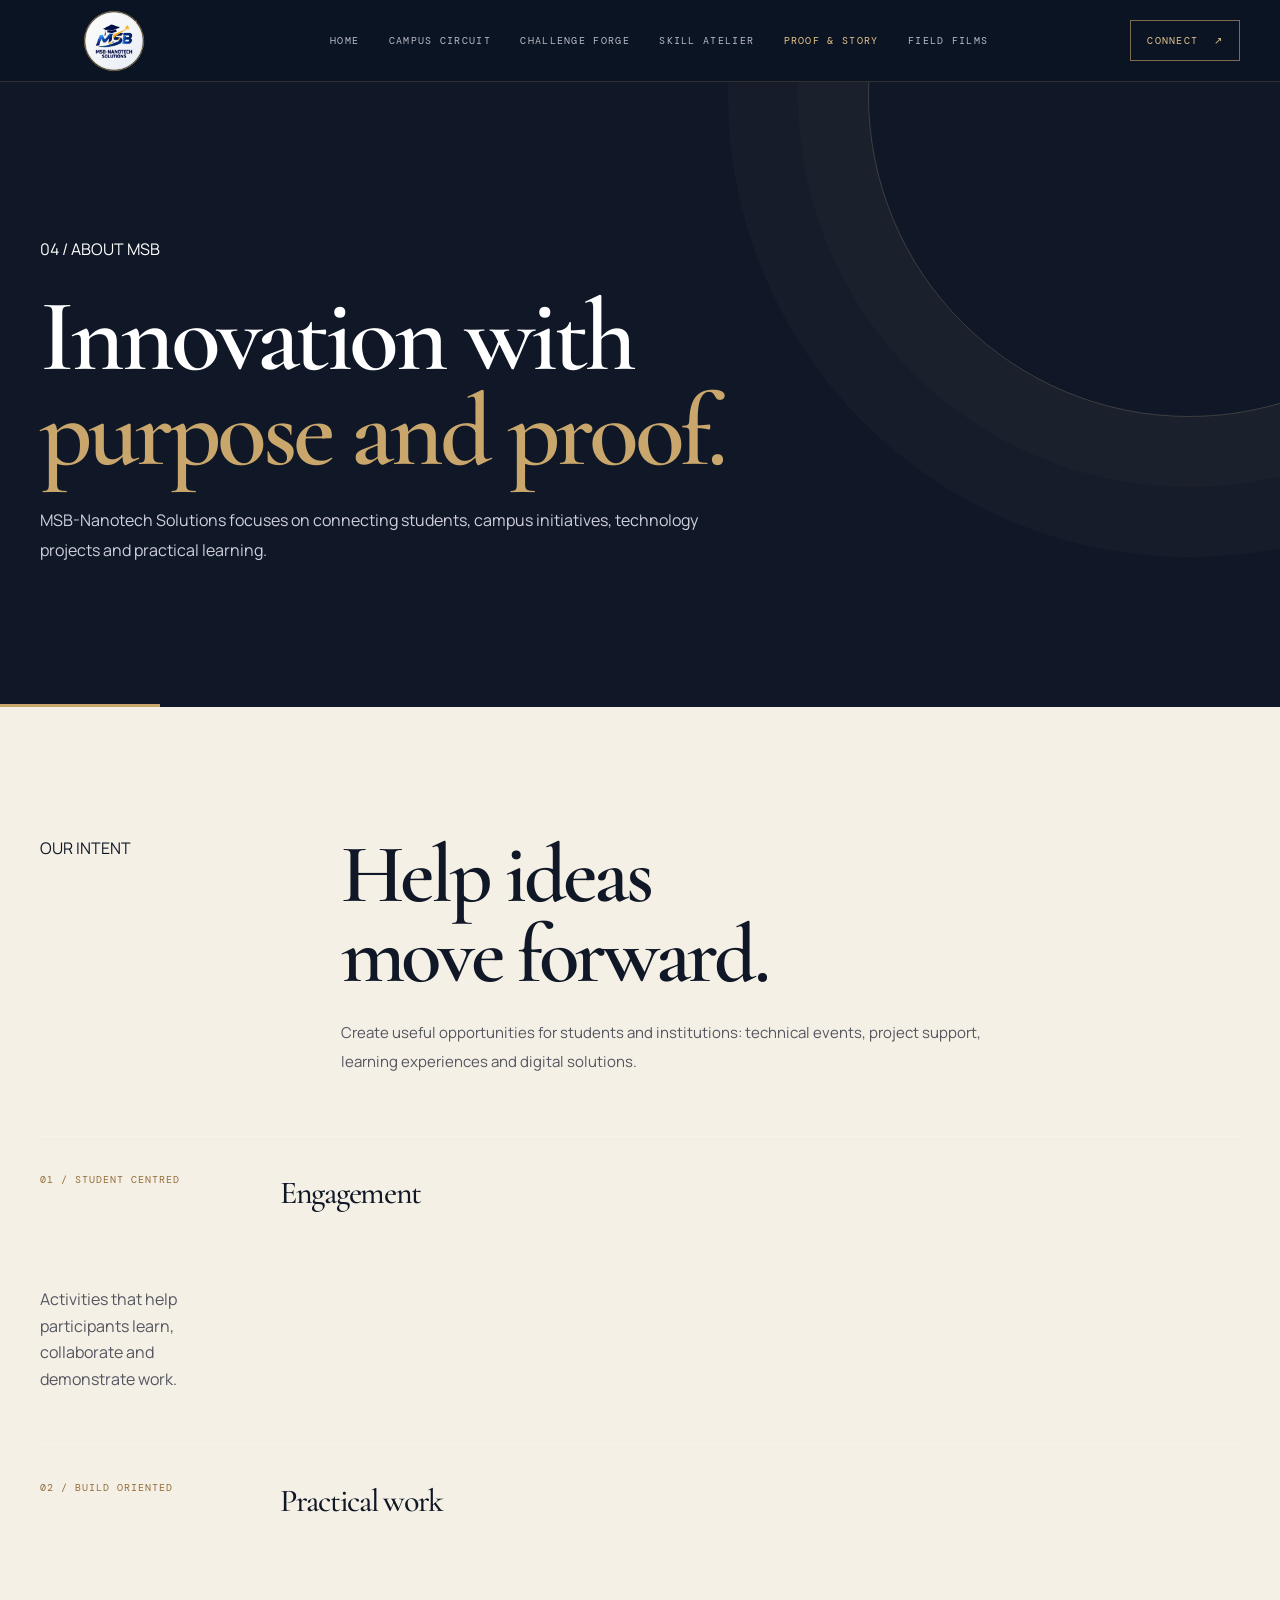
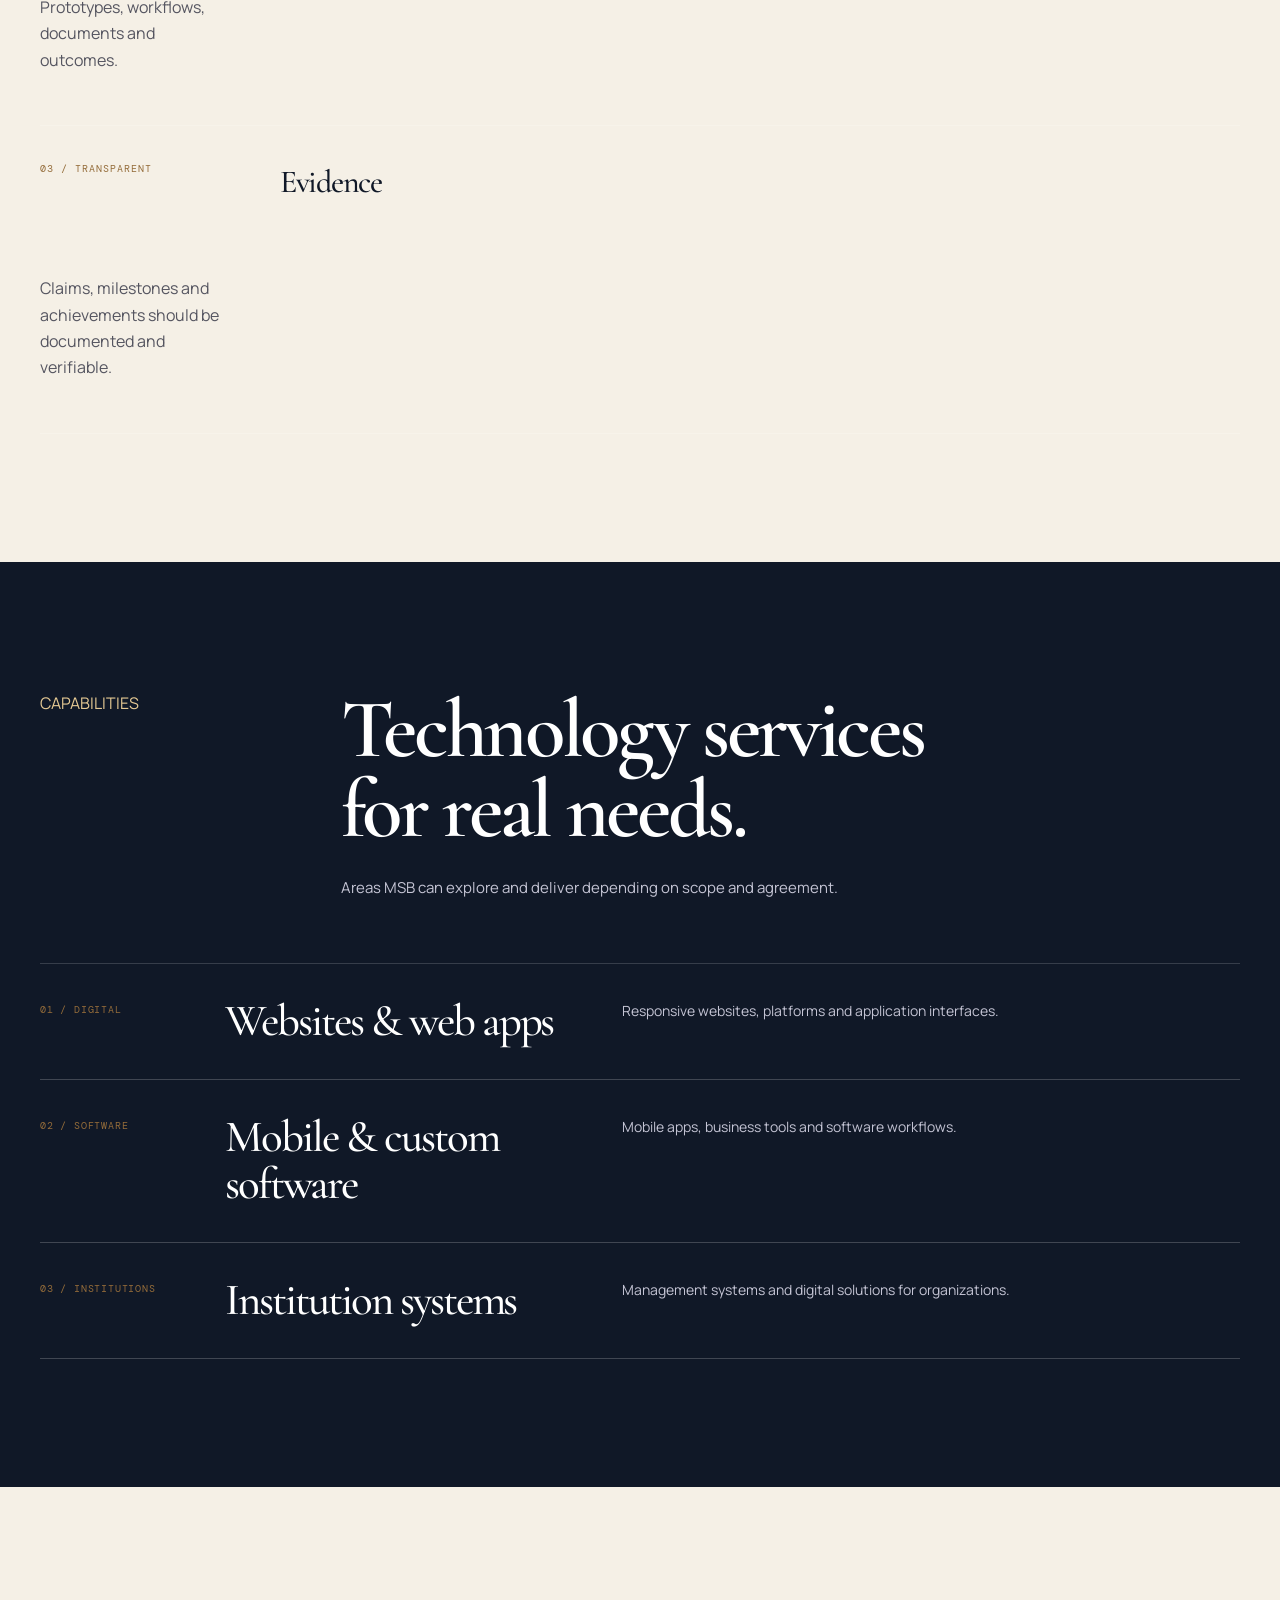
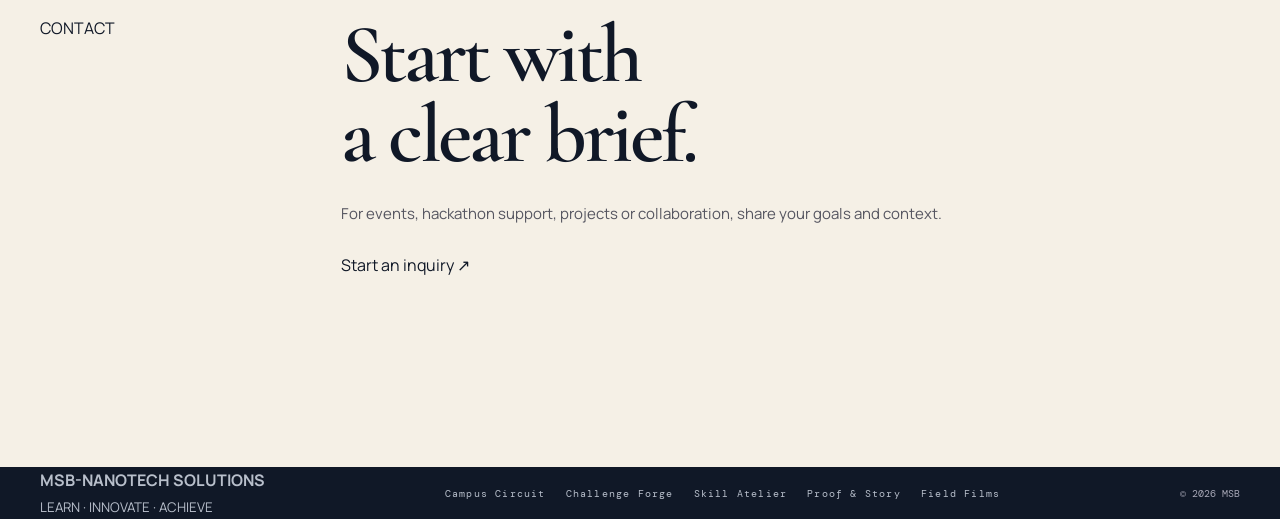
==== commit 9b9d6d41: "Rename shared navigation with creative education-platform labels" ====
--- a/about.html
+++ b/about.html
@@ -1 +1 @@
-<!doctype html><html lang="en"><head><meta charset="utf-8"><meta name="viewport" content="width=device-width,initial-scale=1"><meta name="theme-color" content="#090e1d"><title>about | MSB-Nanotech Solutions</title><link rel="preconnect" href="https://fonts.googleapis.com"><link rel="preconnect" href="https://fonts.gstatic.com" crossorigin><link href="https://fonts.googleapis.com/css2?family=Cormorant+Garamond:wght@500;600;700&display=swap" rel="stylesheet"><link rel="stylesheet" href="assets/site.css?v=gold-globe-motion"></head><body><div class="progress"></div><header class="home-header"><div class="home-nav"><a class="home-logo" href="index.html"><img src="assets/MSB-logo.png" alt="MSB Nanotech Solutions"></a><nav class="home-links" aria-label="Main navigation"><a href="index.html">Home</a><a href="events.html">Events</a><a href="hackathons.html">Hackathons</a><a href="courses.html">Courses</a><a href="about.html" aria-current="page">About / Wins</a><a href="videos.html">Videos</a></nav><a class="home-contact" href="about.html#contact">Connect <span>↗</span></a><button class="home-menu" aria-expanded="false" aria-controls="home-navigation">Menu</button></div></header><main><div class="pagehero"><div class="wrap"><div class="eyebrow">04 / ABOUT MSB</div><h1>Innovation with<br><em>purpose and proof.</em></h1><p>MSB-Nanotech Solutions focuses on connecting students, campus initiatives, technology projects and practical learning.</p></div></div><section class="section"><div class="wrap"><div class="head"><div class="eyebrow">OUR INTENT</div><div><h2>Help ideas<br>move forward.</h2><p>Create useful opportunities for students and institutions: technical events, project support, learning experiences and digital solutions.</p></div></div><div class="list"><div class="item"><span class="num">01 / STUDENT CENTRED</span><h3>Engagement</h3><p>Activities that help participants learn, collaborate and demonstrate work.</p></div><div class="item"><span class="num">02 / BUILD ORIENTED</span><h3>Practical work</h3><p>Prototypes, workflows, documents and outcomes.</p></div><div class="item"><span class="num">03 / TRANSPARENT</span><h3>Evidence</h3><p>Claims, milestones and achievements should be documented and verifiable.</p></div></div></div></section><section class="section dark" id="services"><div class="wrap"><div class="head"><div class="eyebrow">CAPABILITIES</div><div><h2>Technology services<br>for real needs.</h2><p>Areas MSB can explore and deliver depending on scope and agreement.</p></div></div><div class="cards"><article class="card"><span class="num">01 / DIGITAL</span><h3>Websites & web apps</h3><p>Responsive websites, platforms and application interfaces.</p></article><article class="card"><span class="num">02 / SOFTWARE</span><h3>Mobile & custom software</h3><p>Mobile apps, business tools and software workflows.</p></article><article class="card"><span class="num">03 / INSTITUTIONS</span><h3>Institution systems</h3><p>Management systems and digital solutions for organizations.</p></article></div></div></section><section class="section" id="contact"><div class="wrap"><div class="head"><div class="eyebrow">CONTACT</div><div><h2>Start with<br>a clear brief.</h2><p>For events, hackathon support, projects or collaboration, share your goals and context.</p><a class="button" style="display:inline-block;margin-top:24px" href="https://github.com/dekubakuko2007-arch/nano-tech/issues/new?title=MSB%20inquiry" target="_blank" rel="noopener">Start an inquiry ↗</a></div></div></div></section></main><footer><div class="wrap foot"><span><b>MSB-NANOTECH SOLUTIONS</b><br><small >LEARN · INNOVATE · ACHIEVE</small></span><div class="footlinks"><a href="events.html">College Events</a><a href="hackathons.html">Hackathon Hub</a><a href="courses.html">Courses</a><a href="about.html">About</a><a href="videos.html">Videos</a></div><span class="copyright">© <span id="year"></span> MSB</span></div></footer><script src="assets/site.js"></script></body></html>+<!doctype html><html lang="en"><head><meta charset="utf-8"><meta name="viewport" content="width=device-width,initial-scale=1"><meta name="theme-color" content="#090e1d"><title>about | MSB-Nanotech Solutions</title><link rel="preconnect" href="https://fonts.googleapis.com"><link rel="preconnect" href="https://fonts.gstatic.com" crossorigin><link href="https://fonts.googleapis.com/css2?family=Cormorant+Garamond:wght@500;600;700&display=swap" rel="stylesheet"><link rel="stylesheet" href="assets/site.css?v=gold-globe-motion"></head><body><div class="progress"></div><header class="home-header"><div class="home-nav"><a class="home-logo" href="index.html"><img src="assets/MSB-logo.png" alt="MSB Nanotech Solutions"></a><nav class="home-links" aria-label="Main navigation"><a href="index.html">Home</a><a href="events.html">Campus Circuit</a><a href="hackathons.html">Challenge Forge</a><a href="courses.html">Skill Atelier</a><a href="about.html" aria-current="page">Proof & Story</a><a href="videos.html">Field Films</a></nav><a class="home-contact" href="about.html#contact">Connect <span>↗</span></a><button class="home-menu" aria-expanded="false" aria-controls="home-navigation">Menu</button></div></header><main><div class="pagehero"><div class="wrap"><div class="eyebrow">04 / ABOUT MSB</div><h1>Innovation with<br><em>purpose and proof.</em></h1><p>MSB-Nanotech Solutions focuses on connecting students, campus initiatives, technology projects and practical learning.</p></div></div><section class="section"><div class="wrap"><div class="head"><div class="eyebrow">OUR INTENT</div><div><h2>Help ideas<br>move forward.</h2><p>Create useful opportunities for students and institutions: technical events, project support, learning experiences and digital solutions.</p></div></div><div class="list"><div class="item"><span class="num">01 / STUDENT CENTRED</span><h3>Engagement</h3><p>Activities that help participants learn, collaborate and demonstrate work.</p></div><div class="item"><span class="num">02 / BUILD ORIENTED</span><h3>Practical work</h3><p>Prototypes, workflows, documents and outcomes.</p></div><div class="item"><span class="num">03 / TRANSPARENT</span><h3>Evidence</h3><p>Claims, milestones and achievements should be documented and verifiable.</p></div></div></div></section><section class="section dark" id="services"><div class="wrap"><div class="head"><div class="eyebrow">CAPABILITIES</div><div><h2>Technology services<br>for real needs.</h2><p>Areas MSB can explore and deliver depending on scope and agreement.</p></div></div><div class="cards"><article class="card"><span class="num">01 / DIGITAL</span><h3>Websites & web apps</h3><p>Responsive websites, platforms and application interfaces.</p></article><article class="card"><span class="num">02 / SOFTWARE</span><h3>Mobile & custom software</h3><p>Mobile apps, business tools and software workflows.</p></article><article class="card"><span class="num">03 / INSTITUTIONS</span><h3>Institution systems</h3><p>Management systems and digital solutions for organizations.</p></article></div></div></section><section class="section" id="contact"><div class="wrap"><div class="head"><div class="eyebrow">CONTACT</div><div><h2>Start with<br>a clear brief.</h2><p>For events, hackathon support, projects or collaboration, share your goals and context.</p><a class="button" style="display:inline-block;margin-top:24px" href="https://github.com/dekubakuko2007-arch/nano-tech/issues/new?title=MSB%20inquiry" target="_blank" rel="noopener">Start an inquiry ↗</a></div></div></div></section></main><footer><div class="wrap foot"><span><b>MSB-NANOTECH SOLUTIONS</b><br><small >LEARN · INNOVATE · ACHIEVE</small></span><div class="footlinks"><a href="events.html">Campus Circuit</a><a href="hackathons.html">Challenge Forge</a><a href="courses.html">Skill Atelier</a><a href="about.html">Proof & Story</a><a href="videos.html">Field Films</a></div><span class="copyright">© <span id="year"></span> MSB</span></div></footer><script src="assets/site.js"></script></body></html>
--- a/assets/site.css
+++ b/assets/site.css
@@ -69,3 +69,14 @@
 body:not(.msb-home) header{position:relative!important;top:auto!important;backdrop-filter:none!important;background:#101827!important;color:#f2eee5!important;border-bottom:1px solid rgba(201,166,107,.22)!important;z-index:20!important}body:not(.msb-home) header .wrap.nav{display:flex;align-items:center;justify-content:space-between;gap:20px;padding-block:10px}body:not(.msb-home) header .brand img{width:clamp(100px,12vw,145px)!important;height:auto!important;max-height:60px!important}body:not(.msb-home) header .cta{color:#d5b47b!important;border:1px solid #806640!important;padding:12px 15px!important;font:10px 'DM Mono',monospace!important;text-transform:uppercase!important;letter-spacing:.1em!important}body:not(.msb-home) header .links{display:flex!important;gap:clamp(10px,1.8vw,24px)!important}body:not(.msb-home) header .links a{font:10px 'DM Mono',monospace!important;letter-spacing:.1em!important;text-transform:uppercase!important}body:not(.msb-home) header .menu{display:none!important}body:not(.msb-home) footer{background:#101827!important;color:#b8bfcb!important}body:not(.msb-home) footer a{color:inherit!important}body:not(.msb-home) footer .foot{display:flex;align-items:center;justify-content:space-between;gap:24px;flex-wrap:wrap}
 @media(max-width:850px){body:not(.msb-home) header .links{gap:8px!important;flex-wrap:wrap}body:not(.msb-home) header .links a{font-size:8px!important}body:not(.msb-home) header .cta{display:none!important}}
 @media(max-width:600px){body:not(.msb-home) header .wrap.nav{flex-wrap:wrap}body:not(.msb-home) header .brand img{width:92px!important}body:not(.msb-home) header .links{width:100%;display:flex!important;justify-content:center;flex-wrap:wrap}body:not(.msb-home) header .links a{padding:5px;font-size:8px!important}body:not(.msb-home) footer .foot{display:block}body:not(.msb-home) footer .footlinks{margin:22px 0;display:flex;flex-wrap:wrap;gap:12px}}
+
+/* Unified inner-page header and mobile navigation patch */
+body:not(.msb-home) .home-header{position:relative!important;height:82px!important;background:#0b1423!important;border-bottom:1px solid rgba(201,166,107,.2)!important;backdrop-filter:none!important}body:not(.msb-home) .home-nav{width:min(1500px,calc(100% - 80px))!important}body:not(.msb-home) .home-links a[aria-current=page]{color:#e6c48e!important}body:not(.msb-home) .home-menu{display:none!important}@media(max-width:760px){body:not(.msb-home) .home-header{height:auto!important;min-height:75px!important}body:not(.msb-home) .home-nav{min-height:75px!important;flex-wrap:wrap!important}body:not(.msb-home) .home-links{position:static!important;width:100%!important;display:none!important;background:#0c1627!important;padding:18px!important;flex-direction:column!important;align-items:flex-start!important;border:0!important}body:not(.msb-home) .home-links.open{display:flex!important}body:not(.msb-home) .home-menu{display:block!important;margin-left:auto!important}body:not(.msb-home) .home-contact{display:none!important}}
+
+/* Tablet/mobile navigation hard-fix: collapse before the links crowd */
+@media(max-width:900px){.home-nav{width:calc(100% - 42px)!important}.home-menu{display:block!important;margin-left:auto!important}.home-contact{display:none!important}.home-links{position:absolute!important;top:84px!important;left:0!important;right:0!important;width:100%!important;background:#0b1423!important;padding:20px 24px!important;display:none!important;flex-direction:column!important;align-items:flex-start!important;border-bottom:1px solid rgba(201,166,107,.25)!important;z-index:70!important}.home-links.open{display:flex!important}body:not(.msb-home) .home-header{height:auto!important;min-height:75px!important}body:not(.msb-home) .home-nav{min-height:75px!important;flex-wrap:wrap!important}body:not(.msb-home) .home-links{top:75px!important;position:static!important;background:#0b1423!important}body:not(.msb-home) .home-links.open{display:flex!important}}
+
+/* Patch 2026-11: deliberate thread interaction, geographic pin labels and editorial navigation */
+.thread-control{touch-action:none!important;cursor:grab!important}.thread-control.pulling .thread-handle{background:#e4c48e;box-shadow:0 0 0 10px rgba(201,166,107,.13),0 0 25px rgba(201,166,107,.3)}.thread-control.pulling .thread-line{background:linear-gradient(#f0d8aa,#c9a66b)}.thread-control:active{cursor:grabbing!important}.cap-object-container.released{transition:opacity 1s ease,transform 1.35s cubic-bezier(.2,.7,.2,1)}.home-globe.revealed{transition:opacity 1.3s ease,transform 1.8s cubic-bezier(.2,.7,.2,1)}.globe-pin{width:auto;height:auto;background:transparent;border:0;display:flex;flex-direction:column;align-items:center;gap:3px;min-width:62px;padding:4px;z-index:8;color:#f1eee5;text-shadow:0 2px 5px #000;white-space:nowrap}.globe-pin span{order:2;width:9px;height:9px;border:1.5px solid #f1dfb4;background:#c9a66b;box-shadow:0 0 0 4px rgba(201,166,107,.15);border-radius:50%;margin:2px}.globe-pin b{order:1;font:9px 'DM Mono',monospace;letter-spacing:.04em;background:rgba(8,16,29,.88);border:1px solid rgba(201,166,107,.3);padding:4px 7px;max-width:100px;overflow:hidden;text-overflow:ellipsis}.globe-pin small{order:3;font:7px 'DM Mono',monospace;letter-spacing:.07em;color:#d0b27a;background:rgba(8,16,29,.65);padding:2px 4px}.globe-pin:hover,.globe-pin.selected{transform:translate(-50%,-50%) scale(1.08)}.globe-tooltip{z-index:20}.globe-tooltip.active{opacity:1}.globe-tooltip span{color:#c7b99e}.globe-label{letter-spacing:.18em;color:#e0c18a}.globe-shell{stroke:rgba(201,166,107,.7);stroke-width:1.5}.globe-land{fill:rgba(113,151,137,.35);stroke:rgba(201,166,107,.42);stroke-width:1}.globe-grid{stroke:rgba(201,166,107,.24)}
+/* Navigation is named by purpose, not generic category labels */
+.home-links a,.home-footer nav a{transition:color .25s ease}.home-links a:hover{color:#e7c994!important}
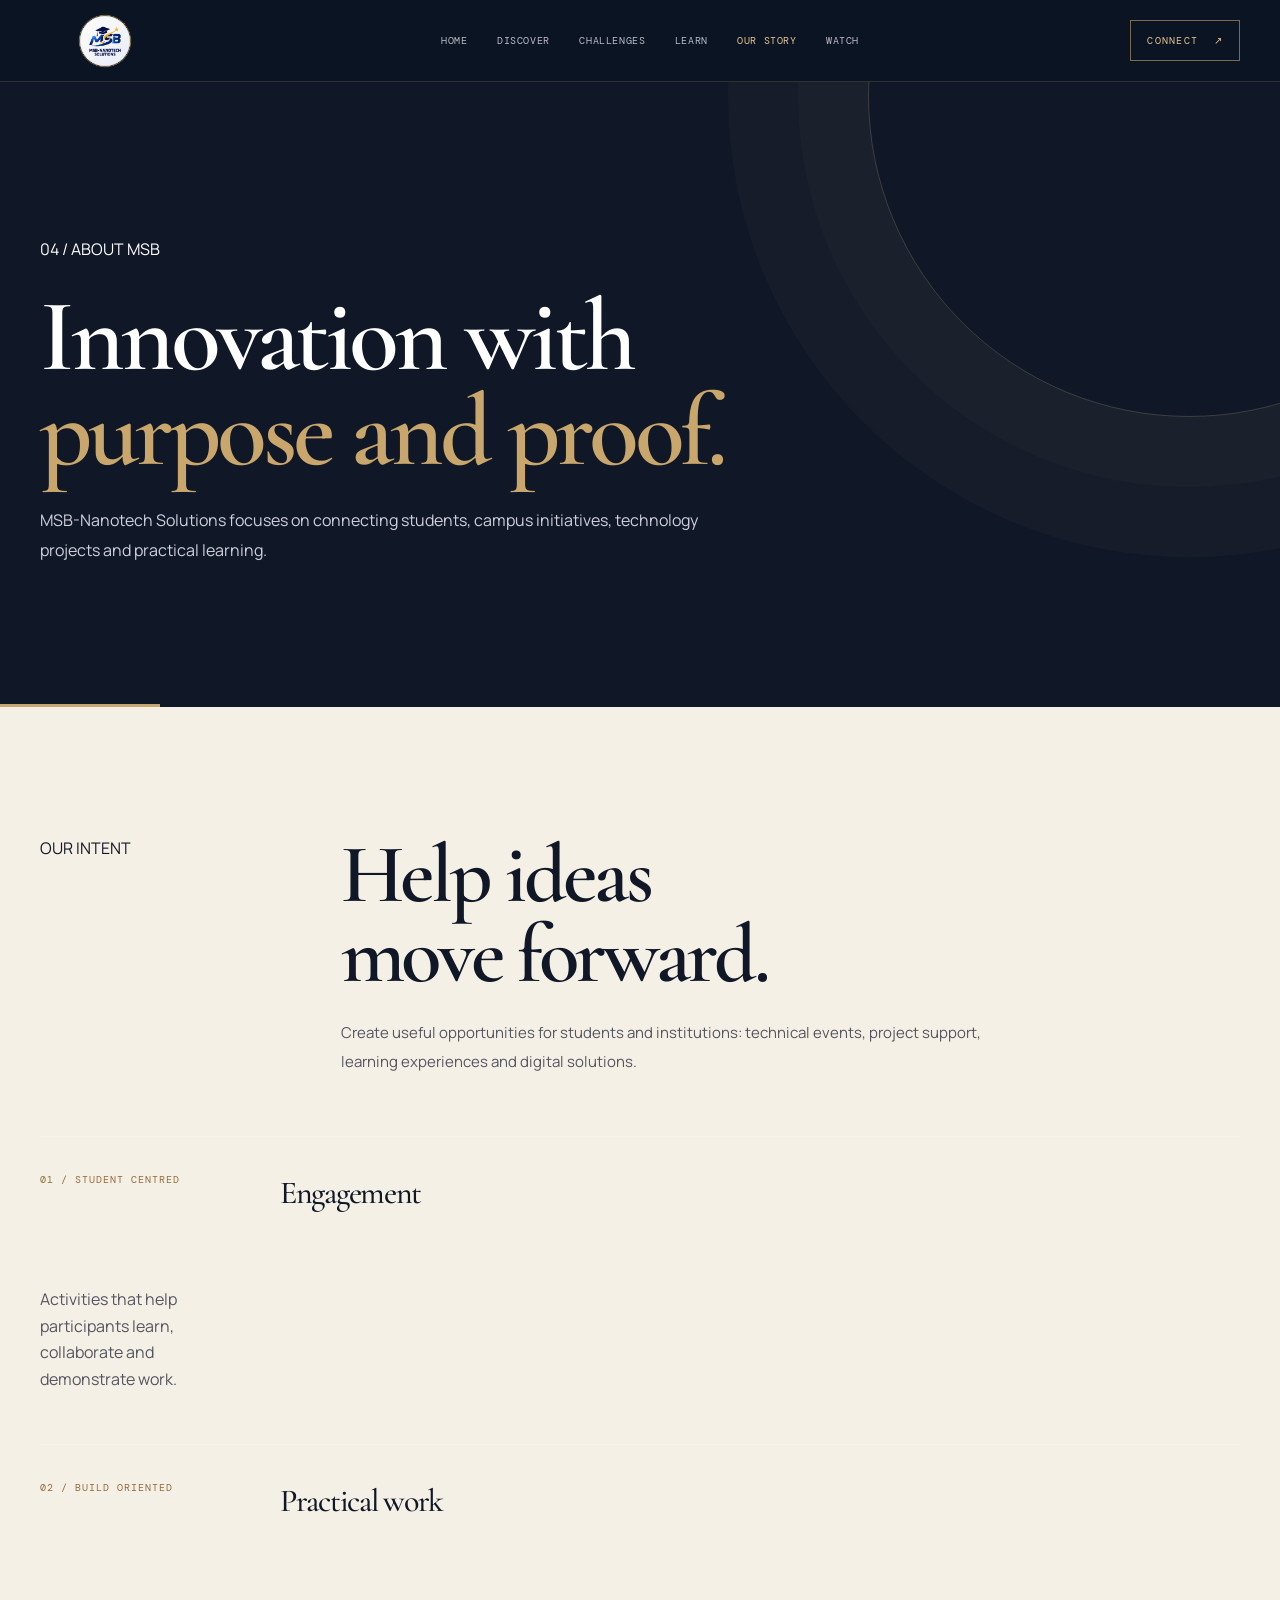
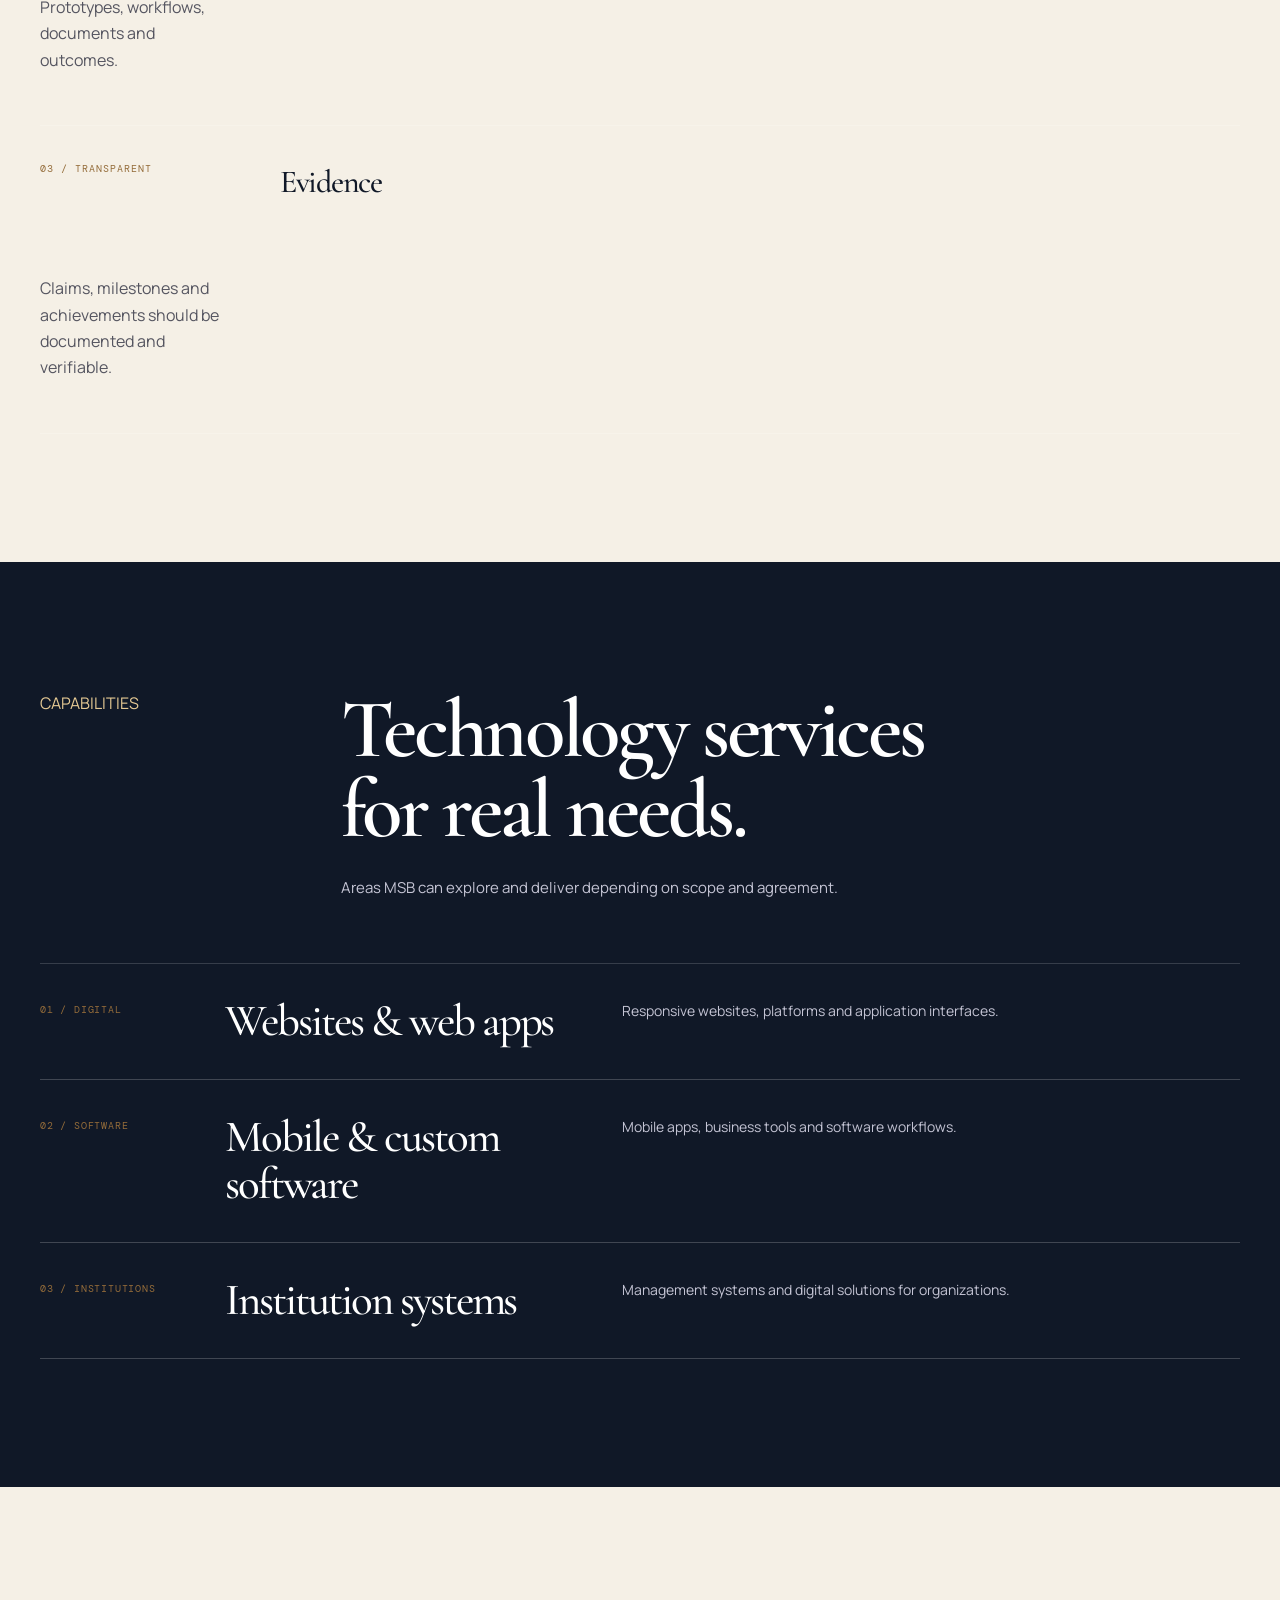
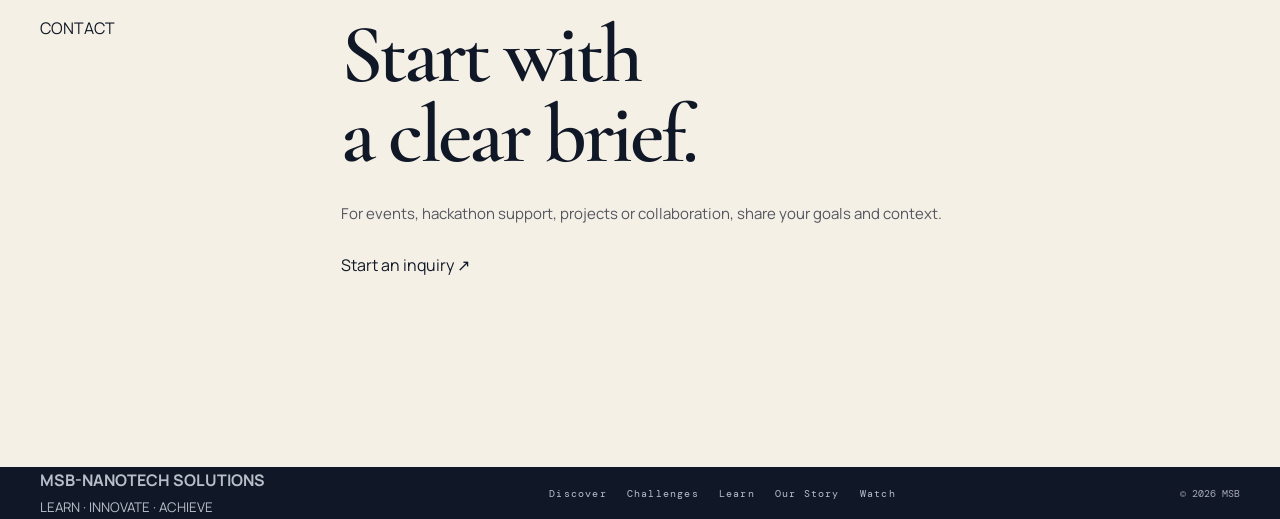
==== commit c34cace5: "Simplify navigation to clear, student-friendly section names" ====
--- a/about.html
+++ b/about.html
@@ -1 +1 @@
-<!doctype html><html lang="en"><head><meta charset="utf-8"><meta name="viewport" content="width=device-width,initial-scale=1"><meta name="theme-color" content="#090e1d"><title>about | MSB-Nanotech Solutions</title><link rel="preconnect" href="https://fonts.googleapis.com"><link rel="preconnect" href="https://fonts.gstatic.com" crossorigin><link href="https://fonts.googleapis.com/css2?family=Cormorant+Garamond:wght@500;600;700&display=swap" rel="stylesheet"><link rel="stylesheet" href="assets/site.css?v=gold-globe-motion"></head><body><div class="progress"></div><header class="home-header"><div class="home-nav"><a class="home-logo" href="index.html"><img src="assets/MSB-logo.png" alt="MSB Nanotech Solutions"></a><nav class="home-links" aria-label="Main navigation"><a href="index.html">Home</a><a href="events.html">Campus Circuit</a><a href="hackathons.html">Challenge Forge</a><a href="courses.html">Skill Atelier</a><a href="about.html" aria-current="page">Proof & Story</a><a href="videos.html">Field Films</a></nav><a class="home-contact" href="about.html#contact">Connect <span>↗</span></a><button class="home-menu" aria-expanded="false" aria-controls="home-navigation">Menu</button></div></header><main><div class="pagehero"><div class="wrap"><div class="eyebrow">04 / ABOUT MSB</div><h1>Innovation with<br><em>purpose and proof.</em></h1><p>MSB-Nanotech Solutions focuses on connecting students, campus initiatives, technology projects and practical learning.</p></div></div><section class="section"><div class="wrap"><div class="head"><div class="eyebrow">OUR INTENT</div><div><h2>Help ideas<br>move forward.</h2><p>Create useful opportunities for students and institutions: technical events, project support, learning experiences and digital solutions.</p></div></div><div class="list"><div class="item"><span class="num">01 / STUDENT CENTRED</span><h3>Engagement</h3><p>Activities that help participants learn, collaborate and demonstrate work.</p></div><div class="item"><span class="num">02 / BUILD ORIENTED</span><h3>Practical work</h3><p>Prototypes, workflows, documents and outcomes.</p></div><div class="item"><span class="num">03 / TRANSPARENT</span><h3>Evidence</h3><p>Claims, milestones and achievements should be documented and verifiable.</p></div></div></div></section><section class="section dark" id="services"><div class="wrap"><div class="head"><div class="eyebrow">CAPABILITIES</div><div><h2>Technology services<br>for real needs.</h2><p>Areas MSB can explore and deliver depending on scope and agreement.</p></div></div><div class="cards"><article class="card"><span class="num">01 / DIGITAL</span><h3>Websites & web apps</h3><p>Responsive websites, platforms and application interfaces.</p></article><article class="card"><span class="num">02 / SOFTWARE</span><h3>Mobile & custom software</h3><p>Mobile apps, business tools and software workflows.</p></article><article class="card"><span class="num">03 / INSTITUTIONS</span><h3>Institution systems</h3><p>Management systems and digital solutions for organizations.</p></article></div></div></section><section class="section" id="contact"><div class="wrap"><div class="head"><div class="eyebrow">CONTACT</div><div><h2>Start with<br>a clear brief.</h2><p>For events, hackathon support, projects or collaboration, share your goals and context.</p><a class="button" style="display:inline-block;margin-top:24px" href="https://github.com/dekubakuko2007-arch/nano-tech/issues/new?title=MSB%20inquiry" target="_blank" rel="noopener">Start an inquiry ↗</a></div></div></div></section></main><footer><div class="wrap foot"><span><b>MSB-NANOTECH SOLUTIONS</b><br><small >LEARN · INNOVATE · ACHIEVE</small></span><div class="footlinks"><a href="events.html">Campus Circuit</a><a href="hackathons.html">Challenge Forge</a><a href="courses.html">Skill Atelier</a><a href="about.html">Proof & Story</a><a href="videos.html">Field Films</a></div><span class="copyright">© <span id="year"></span> MSB</span></div></footer><script src="assets/site.js"></script></body></html>+<!doctype html><html lang="en"><head><meta charset="utf-8"><meta name="viewport" content="width=device-width,initial-scale=1"><meta name="theme-color" content="#090e1d"><title>about | MSB-Nanotech Solutions</title><link rel="preconnect" href="https://fonts.googleapis.com"><link rel="preconnect" href="https://fonts.gstatic.com" crossorigin><link href="https://fonts.googleapis.com/css2?family=Cormorant+Garamond:wght@500;600;700&display=swap" rel="stylesheet"><link rel="stylesheet" href="assets/site.css?v=gold-globe-motion"></head><body><div class="progress"></div><header class="home-header"><div class="home-nav"><a class="home-logo" href="index.html"><img src="assets/MSB-logo.png" alt="MSB Nanotech Solutions"></a><nav class="home-links" aria-label="Main navigation"><a href="index.html">Home</a><a href="events.html">Discover</a><a href="hackathons.html">Challenges</a><a href="courses.html">Learn</a><a href="about.html" aria-current="page">Our Story</a><a href="videos.html">Watch</a></nav><a class="home-contact" href="about.html#contact">Connect <span>↗</span></a><button class="home-menu" aria-expanded="false" aria-controls="home-navigation">Menu</button></div></header><main><div class="pagehero"><div class="wrap"><div class="eyebrow">04 / ABOUT MSB</div><h1>Innovation with<br><em>purpose and proof.</em></h1><p>MSB-Nanotech Solutions focuses on connecting students, campus initiatives, technology projects and practical learning.</p></div></div><section class="section"><div class="wrap"><div class="head"><div class="eyebrow">OUR INTENT</div><div><h2>Help ideas<br>move forward.</h2><p>Create useful opportunities for students and institutions: technical events, project support, learning experiences and digital solutions.</p></div></div><div class="list"><div class="item"><span class="num">01 / STUDENT CENTRED</span><h3>Engagement</h3><p>Activities that help participants learn, collaborate and demonstrate work.</p></div><div class="item"><span class="num">02 / BUILD ORIENTED</span><h3>Practical work</h3><p>Prototypes, workflows, documents and outcomes.</p></div><div class="item"><span class="num">03 / TRANSPARENT</span><h3>Evidence</h3><p>Claims, milestones and achievements should be documented and verifiable.</p></div></div></div></section><section class="section dark" id="services"><div class="wrap"><div class="head"><div class="eyebrow">CAPABILITIES</div><div><h2>Technology services<br>for real needs.</h2><p>Areas MSB can explore and deliver depending on scope and agreement.</p></div></div><div class="cards"><article class="card"><span class="num">01 / DIGITAL</span><h3>Websites & web apps</h3><p>Responsive websites, platforms and application interfaces.</p></article><article class="card"><span class="num">02 / SOFTWARE</span><h3>Mobile & custom software</h3><p>Mobile apps, business tools and software workflows.</p></article><article class="card"><span class="num">03 / INSTITUTIONS</span><h3>Institution systems</h3><p>Management systems and digital solutions for organizations.</p></article></div></div></section><section class="section" id="contact"><div class="wrap"><div class="head"><div class="eyebrow">CONTACT</div><div><h2>Start with<br>a clear brief.</h2><p>For events, hackathon support, projects or collaboration, share your goals and context.</p><a class="button" style="display:inline-block;margin-top:24px" href="https://github.com/dekubakuko2007-arch/nano-tech/issues/new?title=MSB%20inquiry" target="_blank" rel="noopener">Start an inquiry ↗</a></div></div></div></section></main><footer><div class="wrap foot"><span><b>MSB-NANOTECH SOLUTIONS</b><br><small >LEARN · INNOVATE · ACHIEVE</small></span><div class="footlinks"><a href="events.html">Discover</a><a href="hackathons.html">Challenges</a><a href="courses.html">Learn</a><a href="about.html">Our Story</a><a href="videos.html">Watch</a></div><span class="copyright">© <span id="year"></span> MSB</span></div></footer><script src="assets/site.js"></script></body></html>
--- a/assets/site.css
+++ b/assets/site.css
@@ -80,3 +80,12 @@
 .thread-control{touch-action:none!important;cursor:grab!important}.thread-control.pulling .thread-handle{background:#e4c48e;box-shadow:0 0 0 10px rgba(201,166,107,.13),0 0 25px rgba(201,166,107,.3)}.thread-control.pulling .thread-line{background:linear-gradient(#f0d8aa,#c9a66b)}.thread-control:active{cursor:grabbing!important}.cap-object-container.released{transition:opacity 1s ease,transform 1.35s cubic-bezier(.2,.7,.2,1)}.home-globe.revealed{transition:opacity 1.3s ease,transform 1.8s cubic-bezier(.2,.7,.2,1)}.globe-pin{width:auto;height:auto;background:transparent;border:0;display:flex;flex-direction:column;align-items:center;gap:3px;min-width:62px;padding:4px;z-index:8;color:#f1eee5;text-shadow:0 2px 5px #000;white-space:nowrap}.globe-pin span{order:2;width:9px;height:9px;border:1.5px solid #f1dfb4;background:#c9a66b;box-shadow:0 0 0 4px rgba(201,166,107,.15);border-radius:50%;margin:2px}.globe-pin b{order:1;font:9px 'DM Mono',monospace;letter-spacing:.04em;background:rgba(8,16,29,.88);border:1px solid rgba(201,166,107,.3);padding:4px 7px;max-width:100px;overflow:hidden;text-overflow:ellipsis}.globe-pin small{order:3;font:7px 'DM Mono',monospace;letter-spacing:.07em;color:#d0b27a;background:rgba(8,16,29,.65);padding:2px 4px}.globe-pin:hover,.globe-pin.selected{transform:translate(-50%,-50%) scale(1.08)}.globe-tooltip{z-index:20}.globe-tooltip.active{opacity:1}.globe-tooltip span{color:#c7b99e}.globe-label{letter-spacing:.18em;color:#e0c18a}.globe-shell{stroke:rgba(201,166,107,.7);stroke-width:1.5}.globe-land{fill:rgba(113,151,137,.35);stroke:rgba(201,166,107,.42);stroke-width:1}.globe-grid{stroke:rgba(201,166,107,.24)}
 /* Navigation is named by purpose, not generic category labels */
 .home-links a,.home-footer nav a{transition:color .25s ease}.home-links a:hover{color:#e7c994!important}
+
+/* MSB cinematic hero refinement */
+.home-hero{min-height:calc(100svh - 82px);grid-template-columns:minmax(0,1fr) minmax(440px,1.1fr);padding-top:100px;padding-bottom:35px;background:radial-gradient(ellipse at 72% 50%,#243149 0,#111a2a 36%,#0b1423 72%);}
+.home-headline{animation:msb-text-in 1.05s cubic-bezier(.16,.8,.2,1) both}.hero-eyebrow{animation:msb-fade .8s ease both;animation-delay:.1s}.hero-object-wrap{animation:msb-object-in 1.6s cubic-bezier(.16,.8,.2,1) both;animation-delay:.2s}.home-headline h1{font-size:clamp(78px,9vw,142px);line-height:.86;letter-spacing:-.065em}.hero-description{max-width:430px}.hero-object-stage{width:min(100%,720px);aspect-ratio:1;position:relative;overflow:visible}.hero-object-stage canvas{position:absolute;inset:0;width:100%;height:100%;z-index:3;cursor:grab}.hero-object-stage canvas:active{cursor:grabbing}.cap-object-container{position:absolute;inset:0;z-index:4;transition:opacity .8s,transform 1.2s}.cap-object-container.released{opacity:0;transform:scale(.65) rotate(-12deg);pointer-events:none}.home-globe{position:absolute;inset:0;display:grid;place-items:center;opacity:0;transform:scale(.7);transition:opacity 1.1s ease,transform 1.5s cubic-bezier(.2,.7,.2,1);pointer-events:none;z-index:5}.home-globe.revealed{opacity:1;transform:scale(1);pointer-events:auto}.globe-pin{position:absolute;left:var(--x);top:var(--y);transform:translate(-50%,-50%);width:auto!important;display:flex!important;flex-direction:column!important;gap:3px!important;align-items:center!important;z-index:7;background:none!important;border:0!important;color:#fff!important}.globe-pin b{font:9px 'DM Mono',monospace!important;letter-spacing:.05em;background:#101827!important;border:1px solid rgba(201,166,107,.55)!important;padding:4px 7px!important;box-shadow:0 4px 14px #0006}.globe-pin span{width:9px;height:9px;border:2px solid #e5c48f;border-radius:50%;background:#c9a66b;box-shadow:0 0 0 5px #c9a66b22;order:2}.globe-pin small{font:8px 'DM Mono',monospace!important;color:#e2c18a!important;background:#0b1423!important;padding:2px 5px!important;order:3}.globe-tooltip{pointer-events:none}.globe-label{top:10%;left:8%;font:10px 'DM Mono',monospace;letter-spacing:.16em;color:#dfbd81}.thread-control{position:absolute!important;right:18%!important;top:60%!important;width:100px!important;height:205px!important;z-index:10!important;cursor:grab!important;background:transparent!important;border:0!important;touch-action:none!important;transform:none!important;display:flex;align-items:flex-end;justify-content:center}.thread-control:before{content:'';position:absolute;inset:0;pointer-events:none}.thread-control .thread-label{position:absolute;bottom:5px;top:auto;left:50%;transform:translateX(-50%);font:9px 'DM Mono',monospace;letter-spacing:.12em;color:#e1c18a;white-space:nowrap;text-shadow:0 2px 8px #000}.thread-control:after{content:'';position:absolute;top:0;right:22px;width:12px;height:12px;border:1px solid #e3c38f;border-radius:50%;background:#101827;box-shadow:0 0 0 4px #c9a66b22;pointer-events:none}.thread-control:hover:after,.thread-control.pulling:after{background:#c9a66b;box-shadow:0 0 0 8px #c9a66b22}.cap-annotation{bottom:7%;left:5%;font:9px 'DM Mono',monospace;letter-spacing:.12em;color:#8794a5}.hero-frame-mark{top:4%;right:2%;}.home-transition{background:#c9a66b}
+@keyframes msb-text-in{from{opacity:0;transform:translateY(35px)}to{opacity:1;transform:none}}@keyframes msb-object-in{0%{opacity:0;transform:translateY(40px) scale(.88)}100%{opacity:1;transform:none}}@keyframes msb-fade{from{opacity:0}to{opacity:1}}
+.home-intro,.home-section,.home-contact-section{opacity:1;transform:none}.home-reveal{opacity:0;transform:translateY(35px);transition:opacity .8s ease,transform .8s cubic-bezier(.2,.7,.2,1)}.home-reveal.visible{opacity:1;transform:none}.home-section:nth-of-type(even){transition-delay:.05s}.home-header{background:rgba(11,20,35,.92);backdrop-filter:blur(16px)}.home-links a{font-size:10px;letter-spacing:.06em}.home-links a:hover{color:#e2c18a!important}.home-logo img{width:130px;max-height:54px;object-fit:contain}
+@media(max-width:1050px){.home-hero{grid-template-columns:1fr 1fr;padding-top:120px}.hero-object-stage{width:100%}.thread-control{right:12%!important}}
+@media(max-width:760px){.home-hero{display:flex;flex-direction:column;padding:100px 22px 28px;min-height:auto}.home-headline{padding-top:22px}.home-headline h1{font-size:clamp(72px,18vw,108px)}.hero-object-wrap{min-height:380px;margin-top:8px}.hero-object-stage{width:100%;aspect-ratio:1}.thread-control{right:12%!important;top:57%!important;height:175px!important}.cap-annotation{font-size:7px}.globe-pin b{font-size:7px!important;padding:3px 5px!important}.globe-pin small{font-size:6px!important}.globe-label{font-size:8px}.home-logo img{width:108px}.home-links a{font-size:11px}}
+@media(prefers-reduced-motion:reduce){.home-headline,.hero-object-wrap,.hero-eyebrow,.home-reveal{animation:none!important;transition:none!important;opacity:1!important;transform:none!important}}
